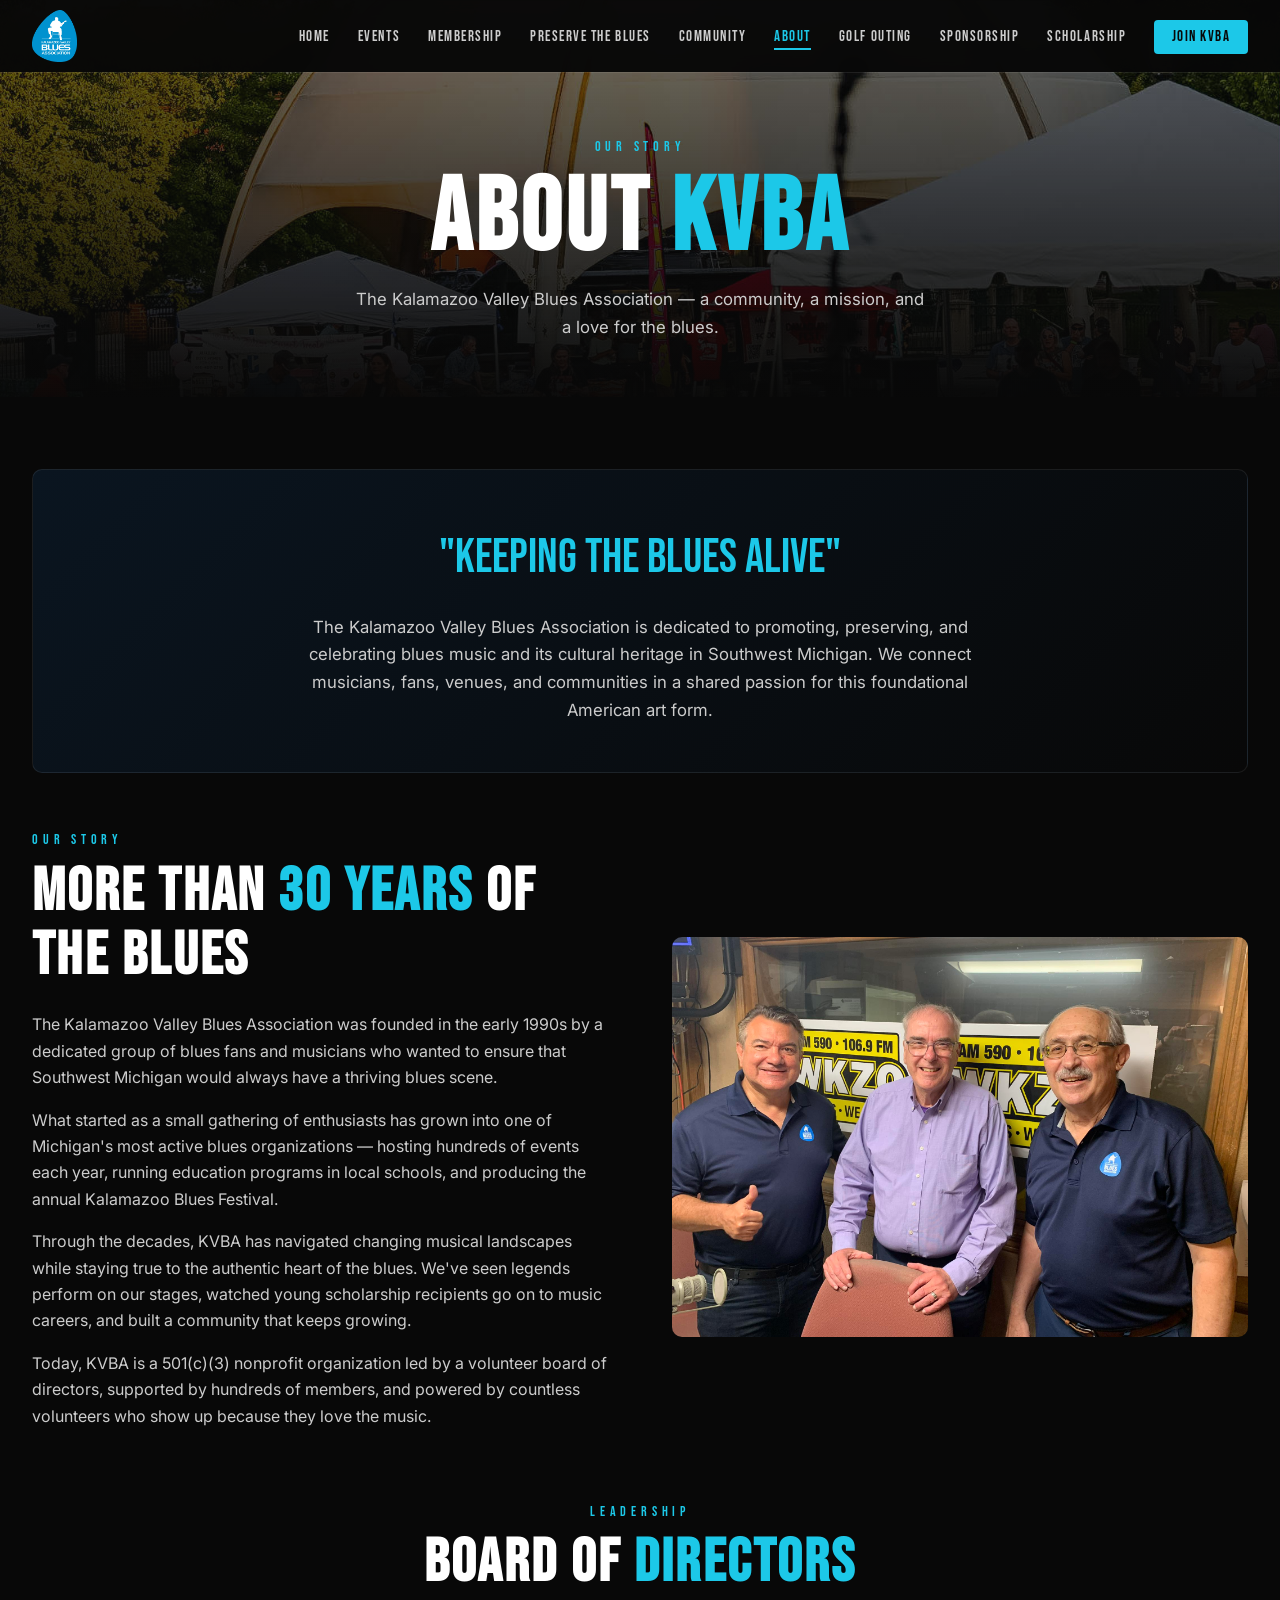
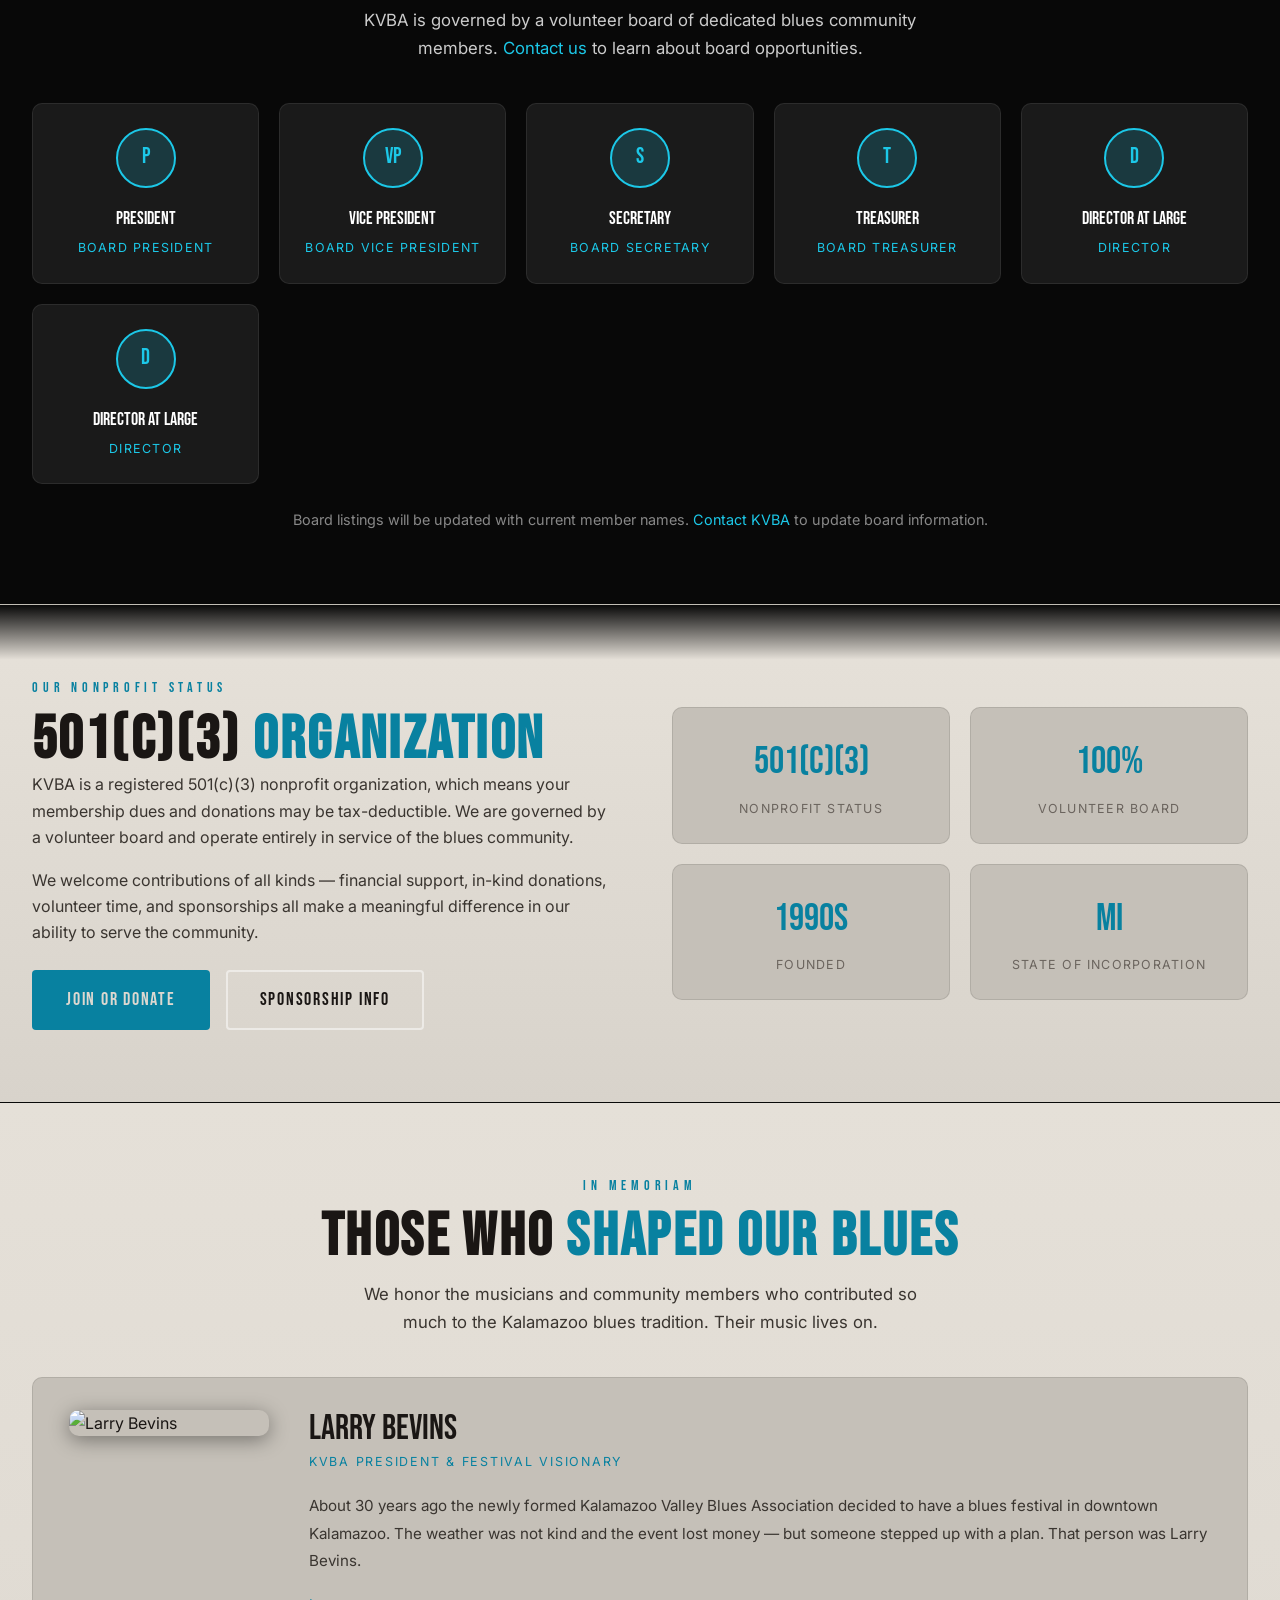
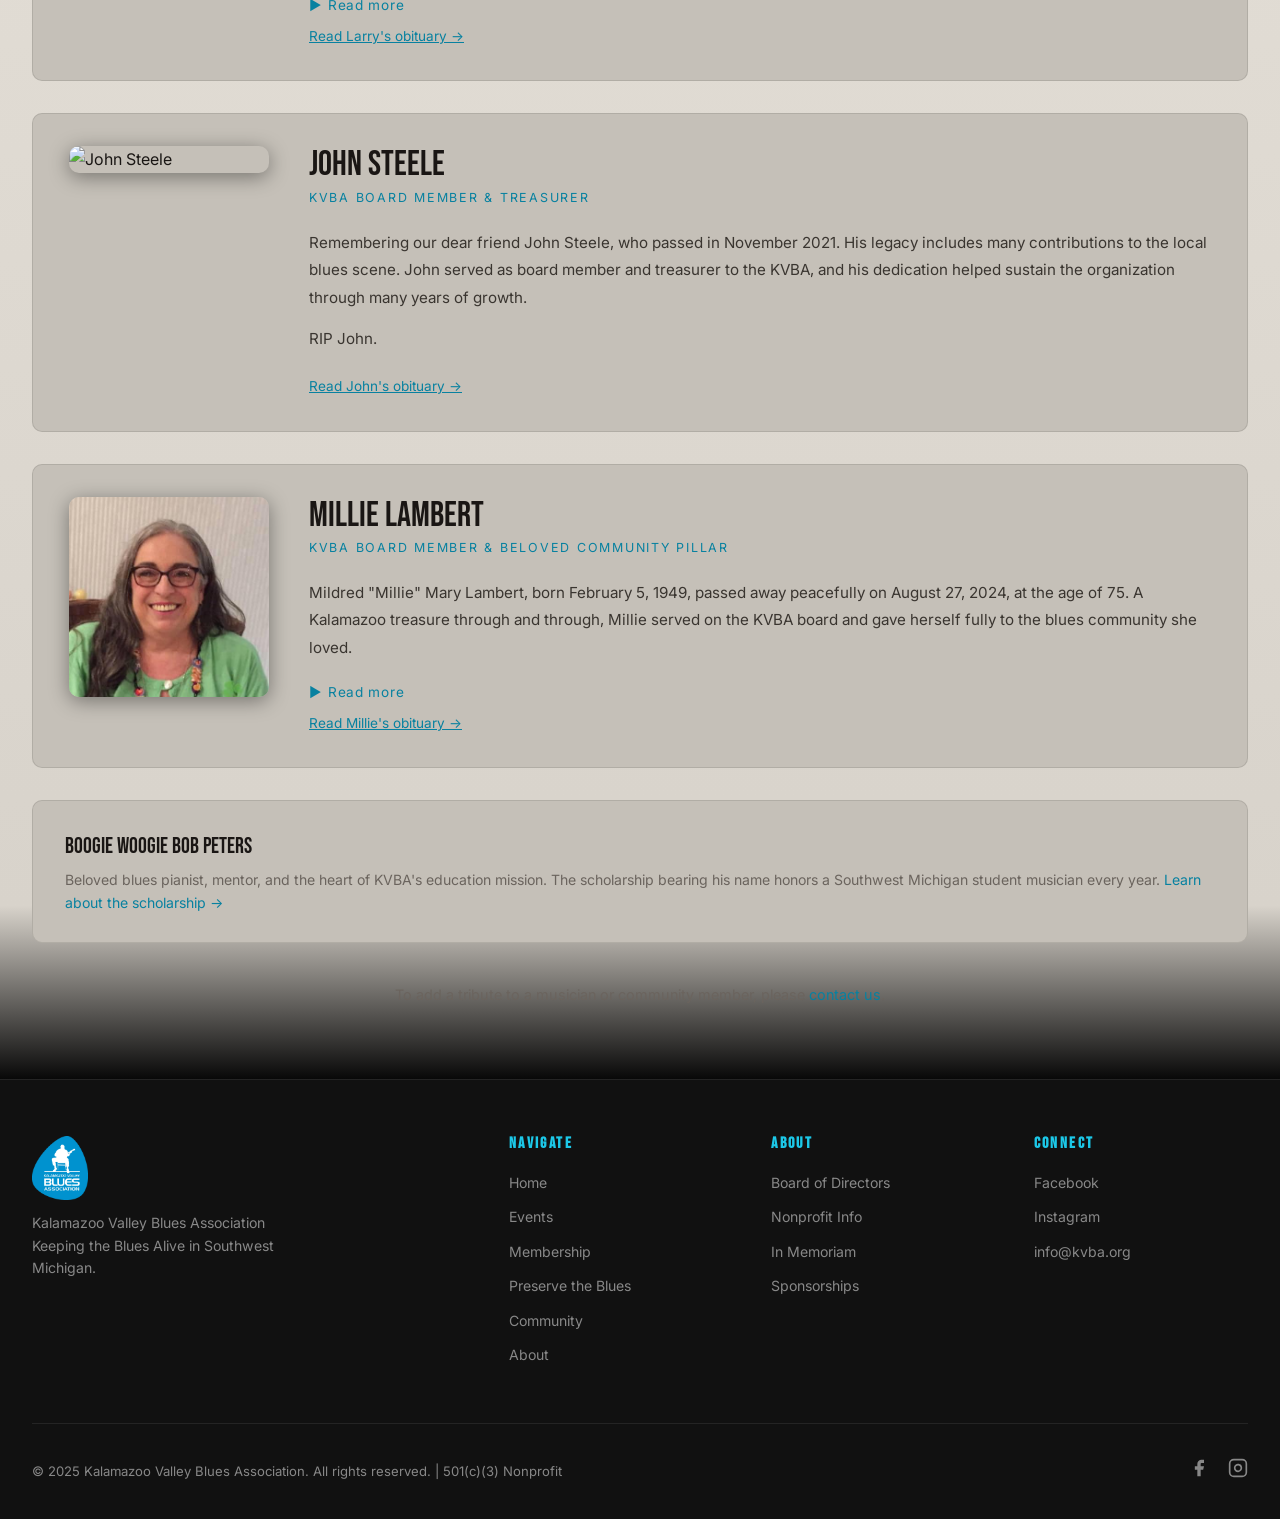
==== about.html @ 76658041 "Add Millie Lambert tribute with photo" ====
<!DOCTYPE html>
<html lang="en">
<head>
  <meta charset="UTF-8" />
  <meta name="viewport" content="width=device-width, initial-scale=1.0" />
  <title>About | Kalamazoo Valley Blues Association</title>
  <meta name="description" content="Learn about the Kalamazoo Valley Blues Association — our mission, history, board of directors, and commitment to keeping the blues alive." />
  <link rel="preconnect" href="https://fonts.googleapis.com" />
  <link rel="preconnect" href="https://fonts.gstatic.com" crossorigin />
  <link href="https://fonts.googleapis.com/css2?family=Bebas+Neue&family=Inter:wght@300;400;500;600;700&display=swap" rel="stylesheet" />
  <link rel="stylesheet" href="assets/css/style.css" />
  <style>
    .reveal { opacity: 0; transform: translateY(20px); transition: opacity 0.6s ease, transform 0.6s ease; }
    .reveal.visible { opacity: 1; transform: translateY(0); }
    #navbar { background: rgba(8,8,8,0.97); backdrop-filter: blur(14px); box-shadow: 0 1px 0 var(--border); }
    /* ── In Memoriam tributes ── */
    .tribute {
      display: grid;
      grid-template-columns: 200px 1fr;
      gap: 2.5rem;
      background: var(--bg-3);
      border: 1px solid var(--border);
      border-radius: var(--radius);
      padding: 2rem 2.25rem;
      margin-bottom: 2rem;
    }
    @media (max-width: 640px) {
      .tribute { grid-template-columns: 1fr; }
      .tribute-photo { text-align: center; }
    }
    .tribute-photo img {
      width: 100%; max-width: 200px;
      border-radius: var(--radius);
      object-fit: cover;
      box-shadow: 0 4px 20px rgba(0,0,0,0.4);
    }
    .tribute-name {
      font-family: var(--heading);
      font-size: clamp(1.6rem, 3vw, 2.2rem);
      line-height: 1.1;
      margin-bottom: 0.2rem;
    }
    .tribute-role {
      color: var(--blue);
      font-size: 0.78rem;
      letter-spacing: 0.14em;
      text-transform: uppercase;
      margin-bottom: 1.25rem;
      display: block;
    }
    .tribute-bio p {
      color: var(--light);
      line-height: 1.8;
      font-size: 0.95rem;
      margin-bottom: 0.9rem;
    }
    .tribute-obit {
      display: inline-block;
      margin-top: 0.5rem;
      color: var(--blue);
      font-size: 0.85rem;
      text-decoration: underline;
    }
    .tribute-obit:hover { opacity: 0.8; }
    /* ── Collapsible bio ── */
    .bio-preview { margin-bottom: 0; }
    .bio-full { display: none; }
    .bio-full.open { display: block; }
    .bio-toggle {
      background: none; border: none; cursor: pointer;
      color: var(--blue); font-size: 0.85rem; padding: 0.5rem 0 0;
      letter-spacing: 0.05em; display: inline-flex; align-items: center; gap: 0.4rem;
    }
    .bio-toggle:hover { opacity: 0.8; }
    .bio-toggle .arrow { display: inline-block; transition: transform 0.25s; }
    .bio-toggle.open .arrow { transform: rotate(90deg); }
    /* Simpler card for those with a full page */
    .memorial-card-sm {
      background: var(--bg-3); border: 1px solid var(--border);
      border-radius: var(--radius); padding: 1.75rem 2rem;
      display: flex; align-items: center; gap: 1.5rem;
    }
    .memorial-card-sm .name { font-family: var(--heading); font-size: 1.4rem; margin-bottom: 0.2rem; }
    .memorial-card-sm .note { color: var(--gray); font-size: 0.88rem; line-height: 1.6; }
  </style>
</head>
<body>

<!-- ─── NAVBAR ─────────────────────────────────────────────── -->
<nav id="navbar">
  <div class="nav-logo">
    <a href="index.html">
      <img src="assets/images/logo-color.png" alt="Kalamazoo Valley Blues Association" class="nav-logo-img" />
    </a>
  </div>
  <ul class="nav-links">
    <li><a href="index.html">Home</a></li>
    <li><a href="events.html">Events</a></li>
    <li><a href="membership.html">Membership</a></li>
    <li><a href="preserve.html">Preserve the Blues</a></li>
    <li><a href="bands.html">Community</a></li>
    <li><a href="about.html" class="active">About</a></li>
    <li><a href="golf.html">Golf Outing</a></li>
    <li><a href="sponsorship.html">Sponsorship</a></li>
    <li><a href="scholarship.html">Scholarship</a></li>
    <li><a href="membership.html" class="nav-cta">Join KVBA</a></li>
  </ul>
  <button class="nav-toggle" id="navToggle" aria-label="Toggle menu">☰</button>
</nav>

<!-- ─── PAGE HERO ─────────────────────────────────────────────── -->
<div class="page-hero" style="background-image: linear-gradient(to bottom, rgba(8,8,8,0.55), rgba(8,8,8,0.98)), url('assets/images/Messenger_creation_CA2ED29F-C7D2-44B9-A4A9-341E85EB263A.jpeg'); background-size: cover; background-position: center;">
  <div class="container">
    <span class="section-label">Our Story</span>
    <h1>About <span class="blue">KVBA</span></h1>
    <p>The Kalamazoo Valley Blues Association — a community, a mission, and a love for the blues.</p>
  </div>
</div>

<!-- ─── MISSION ─────────────────────────────────────────────── -->
<section>
  <div class="container">
    <div class="mission-block reveal">
      <div class="mission-quote">"Keeping the Blues Alive"</div>
      <p>The Kalamazoo Valley Blues Association is dedicated to promoting, preserving, and celebrating blues music and its cultural heritage in Southwest Michigan. We connect musicians, fans, venues, and communities in a shared passion for this foundational American art form.</p>
    </div>

    <!-- ─── HISTORY ─────────────────────────────────────────────── -->
    <div class="history-grid reveal">
      <div class="history-text">
        <span class="section-label">Our Story</span>
        <h2>More Than <span class="blue">30 Years</span> of the Blues</h2>
        <p>The Kalamazoo Valley Blues Association was founded in the early 1990s by a dedicated group of blues fans and musicians who wanted to ensure that Southwest Michigan would always have a thriving blues scene.</p>
        <p>What started as a small gathering of enthusiasts has grown into one of Michigan's most active blues organizations — hosting hundreds of events each year, running education programs in local schools, and producing the annual Kalamazoo Blues Festival.</p>
        <p>Through the decades, KVBA has navigated changing musical landscapes while staying true to the authentic heart of the blues. We've seen legends perform on our stages, watched young scholarship recipients go on to music careers, and built a community that keeps growing.</p>
        <p>Today, KVBA is a 501(c)(3) nonprofit organization led by a volunteer board of directors, supported by hundreds of members, and powered by countless volunteers who show up because they love the music.</p>
      </div>
      <div class="history-img">
        <img src="assets/images/515438805_1161407829362009_8691563852099156481_n.jpg" alt="KVBA members at Blues Festival" />
      </div>
    </div>

    <!-- ─── BOARD ─────────────────────────────────────────────── -->
    <div id="board">
      <div class="section-header reveal">
        <span class="section-label">Leadership</span>
        <h2>Board of <span class="blue">Directors</span></h2>
        <p>KVBA is governed by a volunteer board of dedicated blues community members. <a href="mailto:info@kvba.org" style="color:var(--blue);">Contact us</a> to learn about board opportunities.</p>
      </div>
      <div class="board-grid reveal">
        <div class="board-card">
          <div class="board-avatar">P</div>
          <div class="name">President</div>
          <div class="role">Board President</div>
        </div>
        <div class="board-card">
          <div class="board-avatar">VP</div>
          <div class="name">Vice President</div>
          <div class="role">Board Vice President</div>
        </div>
        <div class="board-card">
          <div class="board-avatar">S</div>
          <div class="name">Secretary</div>
          <div class="role">Board Secretary</div>
        </div>
        <div class="board-card">
          <div class="board-avatar">T</div>
          <div class="name">Treasurer</div>
          <div class="role">Board Treasurer</div>
        </div>
        <div class="board-card">
          <div class="board-avatar">D</div>
          <div class="name">Director at Large</div>
          <div class="role">Director</div>
        </div>
        <div class="board-card">
          <div class="board-avatar">D</div>
          <div class="name">Director at Large</div>
          <div class="role">Director</div>
        </div>
      </div>
      <p style="text-align:center; color:var(--gray); margin-top:1.5rem; font-size:0.9rem;">
        Board listings will be updated with current member names. <a href="mailto:info@kvba.org" style="color:var(--blue);">Contact KVBA</a> to update board information.
      </p>
    </div>
  </div>
</section>

<!-- ─── NONPROFIT INFO ─────────────────────────────────────────────── -->
<section id="nonprofit" class="section-light" style="border-top:1px solid var(--border); border-bottom:1px solid var(--border);">
  <div class="container">
    <div style="display:grid; grid-template-columns:1fr 1fr; gap:4rem; align-items:center;" class="reveal">
      <div>
        <span class="section-label">Our Nonprofit Status</span>
        <h2>501(c)(3) <span class="blue">Organization</span></h2>
        <p style="color:var(--light); margin-bottom:1rem;">KVBA is a registered 501(c)(3) nonprofit organization, which means your membership dues and donations may be tax-deductible. We are governed by a volunteer board and operate entirely in service of the blues community.</p>
        <p style="color:var(--light); margin-bottom:1.5rem;">We welcome contributions of all kinds — financial support, in-kind donations, volunteer time, and sponsorships all make a meaningful difference in our ability to serve the community.</p>
        <div style="display:flex; gap:1rem; flex-wrap:wrap;">
          <a href="membership.html" class="btn btn-primary">Join or Donate</a>
          <a href="mailto:info@kvba.org?subject=Sponsorship Inquiry" class="btn btn-outline">Sponsorship Info</a>
        </div>
      </div>
      <div style="display:grid; grid-template-columns:1fr 1fr; gap:1.25rem;">
        <div class="stat">
          <span class="stat-number">501(c)(3)</span>
          <span class="stat-label">Nonprofit Status</span>
        </div>
        <div class="stat">
          <span class="stat-number">100%</span>
          <span class="stat-label">Volunteer Board</span>
        </div>
        <div class="stat">
          <span class="stat-number">1990s</span>
          <span class="stat-label">Founded</span>
        </div>
        <div class="stat">
          <span class="stat-number">MI</span>
          <span class="stat-label">State of Incorporation</span>
        </div>
      </div>
    </div>
  </div>
</section>

<!-- ─── IN MEMORIAM ─────────────────────────────────────────────── -->
<section id="memoriam" class="section-light">
  <div class="container">
    <div class="section-header reveal">
      <span class="section-label">In Memoriam</span>
      <h2>Those Who <span class="blue">Shaped Our Blues</span></h2>
      <p>We honor the musicians and community members who contributed so much to the Kalamazoo blues tradition. Their music lives on.</p>
    </div>
    <!-- Larry Bevins -->
    <div class="tribute reveal">
      <div class="tribute-photo">
        <img src="https://kvba.org/wp-content/uploads/2023/11/BEVINS-LARRY-2-757x1024.png" alt="Larry Bevins" />
      </div>
      <div class="tribute-content">
        <div class="tribute-name">Larry Bevins</div>
        <span class="tribute-role">KVBA President &amp; Festival Visionary</span>
        <div class="tribute-bio">
          <div class="bio-preview">
            <p>About 30 years ago the newly formed Kalamazoo Valley Blues Association decided to have a blues festival in downtown Kalamazoo. The weather was not kind and the event lost money — but someone stepped up with a plan. That person was Larry Bevins.</p>
          </div>
          <div class="bio-full" id="larryBio">
            <p>Larry's plan included recruiting sponsors, holding a series of fundraisers, and negotiating with those owed money. Another festival was planned. Larry, who was not part of the Board at the time, was elected the new President to lead this effort (1996).</p>
            <p>Not only did the plan work, in 2001 Larry traveled to Memphis to accept the Blues Organization of the Year award! The Kalamazoo Chamber of Commerce made July Blues month. Larry, and his volunteer Board, had put Kalamazoo on the blues map! A book was published in 1999 called "Blues For Dummies" with a list of the top 10 blues festivals not to miss — among them was the Kalamazoo Blues Festival.</p>
            <p>It was always Larry's vision to get national recognition. He got it! For those now doing the booking, the major agencies are on speed dial. That's all because of Larry Bevins who refused to let it die and dreamed of something bigger.</p>
            <p>But blues wasn't his only love. The man could barbeque some ribs! He entered an annual rib competition with a few other KVBA members and took 2nd place at RibFest. Music, BBQ, and family is what Larry was all about. He will be greatly missed in the blues world and beyond. Here at KVBA we celebrate the life and impact of Larry and send our sincere condolences to Lorie and Katie.</p>
          </div>
          <button class="bio-toggle" id="larryToggle" onclick="toggleBio('larryBio','larryToggle')">
            <span class="arrow">&#9654;</span> Read more
          </button>
        </div>
        <a href="https://www.winkelfuneralhome.com/larry-d-bevins/" target="_blank" rel="noopener" class="tribute-obit">Read Larry's obituary &rarr;</a>
      </div>
    </div>

    <!-- John Steele -->
    <div class="tribute reveal">
      <div class="tribute-photo">
        <img src="https://kvba.org/wp-content/uploads/2022/01/John-Steele-200x300.jpg" alt="John Steele" />
      </div>
      <div class="tribute-content">
        <div class="tribute-name">John Steele</div>
        <span class="tribute-role">KVBA Board Member &amp; Treasurer</span>
        <div class="tribute-bio">
          <p>Remembering our dear friend John Steele, who passed in November 2021. His legacy includes many contributions to the local blues scene. John served as board member and treasurer to the KVBA, and his dedication helped sustain the organization through many years of growth.</p>
          <p>RIP John.</p>
        </div>
        <a href="https://obits.mlive.com/us/obituaries/kalamazoo/name/john-steele-obituary?id=31671112" target="_blank" rel="noopener" class="tribute-obit">Read John's obituary &rarr;</a>
      </div>
    </div>

    <!-- Millie Lambert -->
    <div class="tribute reveal">
      <div class="tribute-photo">
        <img src="assets/images/millie-lambert.jpg" alt="Millie Lambert"
             onerror="this.closest('.tribute-photo').style.display='none'" />
      </div>
      <div class="tribute-content">
        <div class="tribute-name">Millie Lambert</div>
        <span class="tribute-role">KVBA Board Member &amp; Beloved Community Pillar</span>
        <div class="tribute-bio">
          <div class="bio-preview">
            <p>Mildred "Millie" Mary Lambert, born February 5, 1949, passed away peacefully on August 27, 2024, at the age of 75. A Kalamazoo treasure through and through, Millie served on the KVBA board and gave herself fully to the blues community she loved.</p>
          </div>
          <div class="bio-full" id="millieBio">
            <p>Millie spent her career as an elementary teacher in Kalamazoo Public Schools and brought that same warmth and dedication to everything she did for KVBA. Her love of live music — especially the Out of Favor Boys — and her easy laugh made her a fixture at events and a friend to everyone she met.</p>
            <p>She is survived by her sister Ann Walker; niece Mari Bryant; niece Lindsay (John) Osborn; and great-nieces and nephews Cadence, Gabriella, Owen, and Isaac Osborn. Her spirit lives on in the music she championed and the people she brought together. She will be greatly missed.</p>
          </div>
          <button class="bio-toggle" id="millieToggle" onclick="toggleBio('millieBio','millieToggle')">
            <span class="arrow">&#9654;</span> Read more
          </button>
        </div>
        <a href="https://obits.mlive.com/us/obituaries/kalamazoo/name/mildred-lambert-obituary?id=56296379" target="_blank" rel="noopener" class="tribute-obit">Read Millie's obituary &rarr;</a>
      </div>
    </div>

    <!-- Boogie Woogie Bob Peters -->
    <div class="memorial-card-sm reveal">
      <div>
        <div class="name">Boogie Woogie Bob Peters</div>
        <div class="note">Beloved blues pianist, mentor, and the heart of KVBA's education mission. The scholarship bearing his name honors a Southwest Michigan student musician every year. <a href="scholarship.html" style="color:var(--blue);">Learn about the scholarship &rarr;</a></div>
      </div>
    </div>

    <p style="text-align:center; color:var(--gray); margin-top:2.5rem; font-size:0.9rem;">
      To add a tribute to a musician or community member, please <a href="mailto:info@kvba.org?subject=In Memoriam" style="color:var(--blue);">contact us</a>.
    </p>
  </div>
</section>

<!-- ─── FOOTER ─────────────────────────────────────────────── -->
<footer>
  <div class="container">
    <div class="footer-grid">
      <div class="footer-brand">
        <img src="assets/images/logo-color.png" alt="KVBA Logo" class="footer-logo-img" />
        <p>Kalamazoo Valley Blues Association<br>Keeping the Blues Alive in Southwest Michigan.</p>
      </div>
      <div class="footer-col">
        <h4>Navigate</h4>
        <ul>
          <li><a href="index.html">Home</a></li>
          <li><a href="events.html">Events</a></li>
          <li><a href="membership.html">Membership</a></li>
          <li><a href="preserve.html">Preserve the Blues</a></li>
          <li><a href="bands.html">Community</a></li>
          <li><a href="about.html">About</a></li>
        </ul>
      </div>
      <div class="footer-col">
        <h4>About</h4>
        <ul>
          <li><a href="about.html#board">Board of Directors</a></li>
          <li><a href="about.html#nonprofit">Nonprofit Info</a></li>
          <li><a href="about.html#memoriam">In Memoriam</a></li>
          <li><a href="mailto:info@kvba.org?subject=Sponsorship Inquiry">Sponsorships</a></li>
        </ul>
      </div>
      <div class="footer-col">
        <h4>Connect</h4>
        <ul>
          <li><a href="https://facebook.com" target="_blank" rel="noopener">Facebook</a></li>
          <li><a href="https://instagram.com" target="_blank" rel="noopener">Instagram</a></li>
          <li><a href="mailto:info@kvba.org">info@kvba.org</a></li>
        </ul>
      </div>
    </div>
    <div class="footer-bottom">
      <p>&copy; 2025 Kalamazoo Valley Blues Association. All rights reserved. | 501(c)(3) Nonprofit</p>
      <div class="social-links">
        <a href="https://facebook.com" target="_blank" rel="noopener" aria-label="Facebook">
          <svg width="20" height="20" fill="currentColor" viewBox="0 0 24 24"><path d="M18 2h-3a5 5 0 0 0-5 5v3H7v4h3v8h4v-8h3l1-4h-4V7a1 1 0 0 1 1-1h3z"/></svg>
        </a>
        <a href="https://instagram.com" target="_blank" rel="noopener" aria-label="Instagram">
          <svg width="20" height="20" fill="none" stroke="currentColor" stroke-width="2" viewBox="0 0 24 24"><rect x="2" y="2" width="20" height="20" rx="5" ry="5"/><path d="M16 11.37A4 4 0 1 1 12.63 8 4 4 0 0 1 16 11.37z"/><line x1="17.5" y1="6.5" x2="17.51" y2="6.5"/></svg>
        </a>
      </div>
    </div>
  </div>
</footer>

<script src="assets/js/main.js"></script>
<script>
function toggleBio(bioId, toggleId) {
  const bio    = document.getElementById(bioId);
  const toggle = document.getElementById(toggleId);
  const open   = bio.classList.toggle('open');
  toggle.classList.toggle('open', open);
  toggle.innerHTML = `<span class="arrow">&#9654;</span> ${open ? 'Read less' : 'Read more'}`;
}
</script>
</body>
</html>
---- assets/css/style.css ----
@import url('https://fonts.googleapis.com/css2?family=Bebas+Neue&family=Inter:wght@300;400;500;600;700&display=swap');

/* ─── VARIABLES ─────────────────────────────────────────────── */
:root {
  --bg:        #080808;
  --bg-2:      #111111;
  --bg-3:      #1a1a1a;
  --border:    rgba(255, 255, 255, 0.08);
  --blue:      #1cc8e8;
  --blue-dark: #0ea5c9;
  --blue-glow: rgba(28, 200, 232, 0.18);
  --white:     #ffffff;
  --light:     #cccccc;
  --gray:      #888888;
  --heading:   'Bebas Neue', sans-serif;
  --body:      'Inter', sans-serif;
  --nav-h:     72px;
  --max-w:     1280px;
  --radius:    10px;
  --ease:      0.3s ease;
}

/* ─── RESET ─────────────────────────────────────────────── */
*, *::before, *::after { box-sizing: border-box; margin: 0; padding: 0; }
html  { scroll-behavior: smooth; }
body  { background: var(--bg); color: var(--white); font-family: var(--body); line-height: 1.65; overflow-x: hidden; }
img   { max-width: 100%; height: auto; display: block; }
a     { color: inherit; text-decoration: none; }
ul    { list-style: none; }
button { cursor: pointer; font-family: var(--body); }

/* ─── TYPOGRAPHY ─────────────────────────────────────────────── */
h1, h2, h3, h4 { font-family: var(--heading); letter-spacing: 0.04em; line-height: 1.05; }
h1 { font-size: clamp(3rem, 8vw, 7rem); }
h2 { font-size: clamp(2rem, 5vw, 3.8rem); }
h3 { font-size: clamp(1.3rem, 3vw, 2rem); }
.blue         { color: var(--blue); }
.section-label {
  display: block; font-family: var(--heading); font-size: 0.85rem;
  letter-spacing: 0.35em; color: var(--blue); text-transform: uppercase; margin-bottom: 0.5rem;
}

/* ─── LAYOUT ─────────────────────────────────────────────── */
.container { max-width: var(--max-w); margin: 0 auto; padding: 0 2rem; }
section    { padding: 4.5rem 0; }
.section-header { text-align: center; margin-bottom: 2.5rem; }
.section-header h2 { margin-bottom: 0.75rem; }
.section-header p  { color: var(--light); font-size: 1.05rem; max-width: 600px; margin: 0 auto; }

/* ─── BUTTONS ─────────────────────────────────────────────── */
.btn {
  display: inline-flex; align-items: center; gap: 0.5rem;
  padding: 0.85rem 2rem; border-radius: 4px;
  font-family: var(--heading); font-size: 1.1rem; letter-spacing: 0.1em;
  transition: var(--ease); border: 2px solid transparent; cursor: pointer;
}
.btn-primary  { background: var(--blue); color: var(--bg); }
.btn-primary:hover  { background: var(--blue-dark); transform: translateY(-2px); box-shadow: 0 8px 28px var(--blue-glow); }
.btn-outline  { background: transparent; color: var(--white); border-color: rgba(255,255,255,0.5); }
.btn-outline:hover  { background: var(--white); color: var(--bg); transform: translateY(-2px); }
.btn-blue-outline { background: transparent; color: var(--blue); border-color: var(--blue); }
.btn-blue-outline:hover { background: var(--blue); color: var(--bg); transform: translateY(-2px); }

/* ─── NAVBAR ─────────────────────────────────────────────── */
#navbar {
  position: fixed; top: 0; left: 0; right: 0; z-index: 1000;
  height: var(--nav-h); display: flex; align-items: center;
  justify-content: space-between; padding: 0 2rem;
  transition: background 0.4s ease, box-shadow 0.4s ease;
}
#navbar.scrolled {
  background: rgba(8, 8, 8, 0.97); backdrop-filter: blur(14px);
  box-shadow: 0 1px 0 var(--border);
}
.nav-logo a      { display: flex; align-items: center; }
.nav-logo-img    { height: 52px; width: auto; object-fit: contain; display: block; }
.nav-links { display: flex; align-items: center; gap: 1.75rem; }
.nav-links a {
  font-family: var(--heading); font-size: 0.95rem; letter-spacing: 0.1em;
  color: var(--light); transition: color var(--ease); position: relative;
}
.nav-links a::after {
  content: ''; position: absolute; bottom: -4px; left: 0; right: 0;
  height: 2px; background: var(--blue); transform: scaleX(0); transition: transform var(--ease);
}
.nav-links a:hover, .nav-links a.active { color: var(--blue); }
.nav-links a:hover::after, .nav-links a.active::after { transform: scaleX(1); }
.nav-cta {
  background: var(--blue) !important; color: var(--bg) !important;
  padding: 0.45rem 1.1rem !important; border-radius: 4px !important;
}
.nav-cta::after { display: none !important; }
.nav-cta:hover  { background: var(--blue-dark) !important; }
.nav-toggle     { display: none; background: none; border: none; color: var(--white); font-size: 1.6rem; padding: 0.4rem; }

@media (max-width: 920px) {
  .nav-links {
    position: fixed; top: var(--nav-h); left: 0; right: 0;
    background: rgba(8,8,8,0.98); backdrop-filter: blur(14px);
    flex-direction: column; padding: 2rem 2rem 3rem; gap: 1.5rem;
    transform: translateY(-110%); opacity: 0; pointer-events: none;
    transition: transform 0.4s ease, opacity 0.4s ease;
    border-bottom: 1px solid var(--border);
  }
  .nav-links.open { transform: translateY(0); opacity: 1; pointer-events: all; }
  .nav-links a    { font-size: 1.6rem; }
  .nav-toggle     { display: block; }
}

/* ─── HERO ─────────────────────────────────────────────── */
#hero {
  position: relative; height: 100vh; min-height: 620px;
  display: flex; align-items: center; justify-content: center;
  text-align: center; overflow: hidden; padding: 0;
  background: #080808; /* shows while video loads — no flash of static image */
}
#heroVideo {
  position: absolute; inset: 0; width: 100%; height: 100%;
  object-fit: cover; z-index: 0;
  filter: brightness(0.55);
}
.hero-overlay {
  position: absolute; inset: 0; z-index: 1;
  background: linear-gradient(to bottom,
    rgba(8,8,8,0.05) 0%,
    rgba(8,8,8,0.20) 40%,
    rgba(8,8,8,0.75) 100%);
}
.hero-content { position: relative; z-index: 2; padding: 2rem; }
.hero-pick-logo {
  height: 180px; width: auto; object-fit: contain;
  margin: 0 auto 2rem; display: block;
  filter: drop-shadow(0 0 30px rgba(28,200,232,0.4));
}
.hero-content h1   { text-shadow: 0 2px 8px rgba(0,0,0,0.9); margin-bottom: 0.5rem; }
.hero-subtitle     { font-family: var(--heading); font-size: clamp(1rem, 2.2vw, 1.5rem);
                     letter-spacing: 0.4em; color: var(--light); margin-bottom: 2.5rem; }
.hero-ctas         { display: flex; gap: 1rem; justify-content: center; flex-wrap: wrap; }
.hero-scroll {
  position: absolute; bottom: 2rem; left: 50%; transform: translateX(-50%);
  z-index: 2; color: var(--light); font-size: 1.4rem; animation: bobble 2s infinite;
}
@keyframes bobble {
  0%, 100% { transform: translateX(-50%) translateY(0); }
  50%       { transform: translateX(-50%) translateY(9px); }
}

/* ─── EVENTS PREVIEW ─────────────────────────────────────────────── */
.events-grid { display: grid; grid-template-columns: repeat(auto-fill, minmax(290px, 1fr)); gap: 1.25rem; margin-bottom: 3rem; }
.event-card {
  background: var(--bg-3); border: 1px solid var(--border);
  border-radius: var(--radius); display: flex; overflow: hidden;
  transition: transform var(--ease), box-shadow var(--ease), border-color var(--ease);
}
.event-card:hover { transform: translateY(-4px); box-shadow: 0 14px 36px var(--blue-glow); border-color: rgba(28,200,232,0.35); }
.event-date {
  background: var(--blue); color: var(--bg);
  min-width: 78px; display: flex; flex-direction: column;
  align-items: center; justify-content: center; padding: 1.2rem 1rem; flex-shrink: 0;
}
.event-date .day   { font-family: var(--heading); font-size: 2.4rem; line-height: 1; }
.event-date .month { font-family: var(--heading); font-size: 0.75rem; letter-spacing: 0.2em; }
.event-info        { padding: 1.2rem 1.4rem; flex: 1; }
.event-info h3     { font-family: var(--heading); font-size: 1.2rem; color: var(--white); margin-bottom: 0.5rem; }
.event-meta        { display: flex; flex-direction: column; gap: 0.15rem; }
.event-meta span   { font-size: 0.83rem; color: var(--gray); }
.event-meta .time  { color: var(--light); }
.event-meta .venue { color: var(--blue); }
.events-cta        { text-align: center; }

/* ─── GALLERY ─────────────────────────────────────────────── */
#gallery { background: var(--bg-2); }
.gallery-grid {
  display: grid; grid-template-columns: repeat(4, 1fr);
  grid-auto-rows: 220px; gap: 4px;
}
.gallery-item     { overflow: hidden; cursor: pointer; position: relative; }
.gallery-item img { width: 100%; height: 100%; object-fit: cover; transition: transform 0.5s ease; }
.gallery-item:hover img { transform: scale(1.07); }
.gallery-overlay  { position: absolute; inset: 0; background: rgba(28,200,232,0.12); opacity: 0; transition: opacity var(--ease); }
.gallery-item:hover .gallery-overlay { opacity: 1; }
/* Mosaic spans */
.gallery-item:nth-child(1) { grid-column: span 2; grid-row: span 2; }
.gallery-item:nth-child(6) { grid-column: span 2; }
.gallery-item:nth-child(9) { grid-column: span 2; }
@media (max-width: 768px) {
  .gallery-grid { grid-template-columns: repeat(2, 1fr); grid-auto-rows: 160px; }
  .gallery-item:nth-child(1) { grid-column: span 2; grid-row: span 1; }
  .gallery-item:nth-child(6), .gallery-item:nth-child(9) { grid-column: span 1; }
}

/* ─── MEMBERSHIP CTA BAND ─────────────────────────────────────────────── */
#membership-cta {
  background: linear-gradient(135deg, #08141e 0%, var(--bg) 100%);
  border-top: 1px solid var(--border); border-bottom: 1px solid var(--border);
  text-align: center;
}
.membership-cta-inner { max-width: 700px; margin: 0 auto; }
#membership-cta h2 { margin-bottom: 1rem; }
#membership-cta p  { color: var(--light); font-size: 1.05rem; margin-bottom: 2.5rem; }

/* ─── ABOUT TEASER ─────────────────────────────────────────────── */
.about-grid  { display: grid; grid-template-columns: 1fr 1fr; gap: 4rem; align-items: center; }
.about-text h2 { margin-bottom: 1.5rem; }
.about-text p  { color: var(--light); font-size: 1.02rem; margin-bottom: 1rem; }
.about-stats   { display: grid; grid-template-columns: repeat(2, 1fr); gap: 1.25rem; margin-top: 2rem; }
.stat          { background: var(--bg-3); border: 1px solid var(--border); border-radius: var(--radius); padding: 1.4rem; text-align: center; }
.stat-number   { font-family: var(--heading); font-size: 2.4rem; color: var(--blue); display: block; }
.stat-label    { font-size: 0.78rem; color: var(--gray); text-transform: uppercase; letter-spacing: 0.1em; }
.about-img-wrap { position: relative; }
.about-img-wrap img {
  width: 100%; height: 460px; object-fit: cover;
  border-radius: var(--radius); position: relative; z-index: 1;
}
.about-img-wrap::before {
  content: ''; position: absolute; inset: -8px;
  border: 2px solid var(--blue); border-radius: calc(var(--radius) + 6px);
  opacity: 0.3; z-index: 0;
}
@media (max-width: 900px) {
  .about-grid { grid-template-columns: 1fr; gap: 2rem; }
  .about-img-wrap { order: -1; }
  .about-img-wrap img { height: 280px; }
}

/* ─── FOOTER ─────────────────────────────────────────────── */
footer { background: var(--bg-2); border-top: 1px solid var(--border); padding: 3.5rem 0 2rem; }
.footer-grid { display: grid; grid-template-columns: 2fr 1fr 1fr 1fr; gap: 3rem; margin-bottom: 3rem; }
.footer-logo-img { height: 64px; width: auto; object-fit: contain; margin-bottom: 0.75rem; }
.footer-brand p { color: var(--gray); font-size: 0.88rem; margin-top: 0.75rem; max-width: 280px; line-height: 1.6; }
.footer-col h4  { font-family: var(--heading); font-size: 1rem; letter-spacing: 0.15em; color: var(--blue); margin-bottom: 1rem; }
.footer-col li  { margin-bottom: 0.5rem; }
.footer-col a   { color: var(--gray); font-size: 0.88rem; transition: color var(--ease); }
.footer-col a:hover { color: var(--blue); }
.footer-bottom  { border-top: 1px solid var(--border); padding-top: 2rem; display: flex; justify-content: space-between; align-items: center; flex-wrap: wrap; gap: 1rem; }
.footer-bottom p { color: var(--gray); font-size: 0.82rem; }
.social-links   { display: flex; gap: 1.2rem; }
.social-links a { color: var(--gray); font-size: 1.15rem; transition: color var(--ease); }
.social-links a:hover { color: var(--blue); }
@media (max-width: 768px) { .footer-grid { grid-template-columns: 1fr 1fr; } .footer-brand { grid-column: span 2; } }
@media (max-width: 480px) { .footer-grid { grid-template-columns: 1fr; } .footer-brand { grid-column: span 1; } }

/* ─── PAGE HERO ─────────────────────────────────────────────── */
.page-hero {
  padding: calc(var(--nav-h) + 4rem) 0 3.5rem;
  background: linear-gradient(to bottom, var(--bg-2), var(--bg));
  text-align: center;
}
.page-hero h1 { margin-bottom: 0.75rem; }
.page-hero p  { color: var(--light); font-size: 1.05rem; max-width: 580px; margin: 0 auto; }

/* ─── EVENTS PAGE ─────────────────────────────────────────────── */
.events-list    { display: flex; flex-direction: column; gap: 1.25rem; }
.event-card-lg  {
  background: var(--bg-3); border: 1px solid var(--border);
  border-radius: var(--radius); display: flex; overflow: hidden;
  transition: border-color var(--ease), box-shadow var(--ease);
}
.event-card-lg:hover { border-color: rgba(28,200,232,0.45); box-shadow: -4px 0 0 var(--blue); }
.event-card-lg .event-date { min-width: 100px; padding: 2rem 1.5rem; }
.event-card-lg .event-date .day { font-size: 3rem; }
.event-card-lg .event-info { padding: 2rem 2.5rem; }
.event-card-lg .event-info h3 { font-size: 1.7rem; margin-bottom: 0.6rem; }
.event-desc { color: var(--light); font-size: 0.95rem; margin-top: 0.5rem; }
.month-header {
  font-family: var(--heading); font-size: 1.6rem; letter-spacing: 0.2em;
  color: var(--blue); margin: 3rem 0 1.5rem; padding-bottom: 0.5rem;
  border-bottom: 1px solid var(--border);
}

/* ─── MEMBERSHIP PAGE ─────────────────────────────────────────────── */
.membership-grid { display: grid; grid-template-columns: repeat(3, minmax(0, 340px)); justify-content: center; gap: 1.5rem; margin-bottom: 4rem; }
@media (max-width: 860px) { .membership-grid { grid-template-columns: repeat(2, minmax(0, 340px)); } }
@media (max-width: 560px) { .membership-grid { grid-template-columns: 1fr; } }
.membership-card {
  background: var(--bg-3); border: 1px solid var(--border);
  border-radius: var(--radius); padding: 2rem; text-align: center;
  position: relative; transition: transform var(--ease), box-shadow var(--ease);
}
.membership-card:hover { transform: translateY(-5px); box-shadow: 0 14px 36px var(--blue-glow); }
.membership-card.featured {
  border-color: var(--blue);
  background: linear-gradient(160deg, #0b1a28 0%, var(--bg-3) 100%);
}
.membership-card.featured::before {
  content: 'MOST POPULAR'; position: absolute; top: -12px; left: 50%; transform: translateX(-50%);
  background: var(--blue); color: var(--bg); font-family: var(--heading);
  font-size: 0.7rem; letter-spacing: 0.2em; padding: 0.3rem 0.9rem; border-radius: 20px;
}
.membership-card h3 { font-size: 1.5rem; margin-bottom: 0.4rem; }
.membership-price { font-family: var(--heading); font-size: 3.2rem; color: var(--blue); line-height: 1; margin: 1rem 0 0.2rem; }
.membership-price span { font-size: 0.95rem; color: var(--gray); display: block; }
.membership-benefits { margin: 1.5rem 0; text-align: left; }
.membership-benefits li {
  padding: 0.4rem 0; font-size: 0.9rem; color: var(--light);
  display: flex; align-items: flex-start; gap: 0.5rem; border-bottom: 1px solid var(--border);
}
.membership-benefits li:last-child { border-bottom: none; }
.membership-benefits li::before { content: '✓'; color: var(--blue); font-weight: 700; flex-shrink: 0; }
.perks-section { background: var(--bg-2); border-top: 1px solid var(--border); border-bottom: 1px solid var(--border); }
.perks-grid    { display: grid; grid-template-columns: repeat(auto-fill, minmax(220px, 1fr)); gap: 1.5rem; }
.perk-card     { background: var(--bg-3); border: 1px solid var(--border); border-radius: var(--radius); padding: 1.75rem; }
.perk-icon     { font-size: 2rem; margin-bottom: 0.75rem; }
.perk-card h3  { font-size: 1.2rem; margin-bottom: 0.5rem; }
.perk-card p   { color: var(--light); font-size: 0.9rem; }

/* ─── PRESERVE PAGE ─────────────────────────────────────────────── */
.preserve-intro { display: grid; grid-template-columns: 1fr 1fr; gap: 4rem; align-items: center; margin-bottom: 3.5rem; }
.preserve-intro img { width: 100%; height: 400px; object-fit: cover; border-radius: var(--radius); }
.preserve-intro-text h2 { margin-bottom: 1.5rem; }
.preserve-intro-text p { color: var(--light); margin-bottom: 1rem; }
.programs-grid { display: grid; grid-template-columns: repeat(auto-fill, minmax(300px, 1fr)); gap: 1.5rem; }
.program-card  { background: var(--bg-3); border: 1px solid var(--border); border-radius: var(--radius); padding: 2rem; transition: transform var(--ease), border-color var(--ease); }
.program-card:hover { transform: translateY(-3px); border-color: rgba(28,200,232,0.3); }
.program-icon  { font-size: 2.4rem; margin-bottom: 1rem; }
.program-card h3 { font-size: 1.4rem; margin-bottom: 0.75rem; }
.program-card p  { color: var(--light); font-size: 0.93rem; }
@media (max-width: 900px) {
  .preserve-intro { grid-template-columns: 1fr; gap: 2rem; }
  .preserve-intro img { height: 260px; }
}

/* ─── BANDS PAGE ─────────────────────────────────────────────── */
.bands-grid { display: grid; grid-template-columns: repeat(auto-fill, minmax(280px, 1fr)); gap: 1.5rem; }
.band-card  { background: var(--bg-3); border: 1px solid var(--border); border-radius: var(--radius); overflow: hidden; transition: transform var(--ease), box-shadow var(--ease); }
.band-card:hover { transform: translateY(-5px); box-shadow: 0 14px 36px var(--blue-glow); }
.band-img   { height: 200px; overflow: hidden; background: var(--bg-2); }
.band-img img { width: 100%; height: 100%; object-fit: cover; transition: transform 0.5s ease; }
.band-card:hover .band-img img { transform: scale(1.06); }
.band-info   { padding: 1.5rem; }
.band-info h3 { font-size: 1.3rem; margin-bottom: 0.4rem; }
.band-genre  { color: var(--blue); font-size: 0.78rem; font-weight: 600; text-transform: uppercase; letter-spacing: 0.15em; margin-bottom: 0.5rem; display: block; }
.band-info p { color: var(--gray); font-size: 0.88rem; }
.venues-section { background: var(--bg-2); border-top: 1px solid var(--border); }
.venues-grid    { display: grid; grid-template-columns: repeat(auto-fill, minmax(220px, 1fr)); gap: 1.25rem; }
.venue-card     { background: var(--bg-3); border: 1px solid var(--border); border-radius: var(--radius); padding: 1.5rem; transition: border-color var(--ease); }
.venue-card:hover { border-color: rgba(28,200,232,0.4); }
.venue-card h3  { font-size: 1.1rem; margin-bottom: 0.4rem; }
.venue-card p   { color: var(--gray); font-size: 0.85rem; line-height: 1.5; }

/* ─── ABOUT PAGE ─────────────────────────────────────────────── */
.mission-block {
  background: linear-gradient(135deg, #0a1520 0%, var(--bg) 100%);
  border: 1px solid var(--border); border-radius: var(--radius);
  padding: 3rem; text-align: center; margin-bottom: 3.5rem;
}
.mission-quote { font-family: var(--heading); font-size: clamp(1.8rem, 4vw, 3rem); color: var(--blue); margin-bottom: 1rem; }
.mission-block p { color: var(--light); font-size: 1.05rem; max-width: 700px; margin: 0 auto; }
.history-grid { display: grid; grid-template-columns: 1fr 1fr; gap: 4rem; align-items: center; margin-bottom: 3.5rem; }
.history-text h2 { margin-bottom: 1.5rem; }
.history-text p  { color: var(--light); margin-bottom: 1rem; }
.history-img img { width: 100%; height: 400px; object-fit: cover; border-radius: var(--radius); }
.board-grid { display: grid; grid-template-columns: repeat(auto-fill, minmax(190px, 1fr)); gap: 1.25rem; }
.board-card { background: var(--bg-3); border: 1px solid var(--border); border-radius: var(--radius); padding: 1.5rem; text-align: center; }
.board-avatar {
  width: 60px; height: 60px; border-radius: 50%; background: var(--blue-glow);
  border: 2px solid var(--blue); display: flex; align-items: center; justify-content: center;
  margin: 0 auto 1rem; font-family: var(--heading); font-size: 1.4rem; color: var(--blue);
}
.board-card .name { font-family: var(--heading); font-size: 1.15rem; margin-bottom: 0.25rem; }
.board-card .role { color: var(--blue); font-size: 0.78rem; text-transform: uppercase; letter-spacing: 0.1em; }
@media (max-width: 900px) {
  .history-grid { grid-template-columns: 1fr; gap: 2rem; }
  .history-img img { height: 260px; }
}

/* ─── LIGHTBOX ─────────────────────────────────────────────── */
#lightbox { display: none; position: fixed; inset: 0; background: rgba(0,0,0,0.93); z-index: 9999; align-items: center; justify-content: center; }
#lightbox.open { display: flex; }
#lightboxImg { max-width: 90vw; max-height: 88vh; object-fit: contain; border-radius: 8px; }
.lb-close { position: absolute; top: 1.5rem; right: 1.5rem; color: var(--white); font-size: 2rem; background: none; border: none; line-height: 1; }
.lb-close:hover { color: var(--blue); }
.lb-nav { position: absolute; top: 50%; transform: translateY(-50%); color: var(--white); font-size: 2rem; background: rgba(0,0,0,0.45); border: none; padding: 1rem 1.25rem; transition: background var(--ease); }
.lb-nav:hover { background: var(--blue-glow); color: var(--blue); }
.lb-prev { left: 1rem; }
.lb-next { right: 1rem; }

/* ─── LIGHT SECTION VARIANT ─────────────────────────────────────────────── */
/* Override CSS custom properties so all var() references invert automatically */
.section-light {
  --white:     #1a1614;
  --light:     #3a3530;
  --gray:      #6b645e;
  --border:    rgba(0, 0, 0, 0.10);
  --bg:        #ddd8d0;
  --bg-2:      #d0cbc3;
  --bg-3:      #c5c0b8;
  --blue:      #0881a0;
  --blue-dark: #0e7490;
  --blue-glow: rgba(8, 145, 178, 0.10);
  /* Isolated section: fade in from dark at top AND fade out to dark at bottom */
  background:  linear-gradient(180deg, #080808 0%, #e5e0d8 11%, #d8d3cb 89%, #080808 100%);
  color:       var(--white); /* explicit so children inherit dark text */
}
/* Section immediately following another light section: no fade-in at top */
.section-light + .section-light {
  background: linear-gradient(180deg, #e5e0d8 0%, #d8d3cb 89%, #080808 100%);
}
/* Section immediately preceding another light section: no fade-out at bottom */
.section-light:has(+ .section-light) {
  background: linear-gradient(180deg, #080808 0%, #e5e0d8 11%, #d8d3cb 100%);
}
/* Middle section sandwiched between two light sections: no fades at all */
.section-light + .section-light:has(+ .section-light) {
  background: linear-gradient(180deg, #e5e0d8 0%, #d8d3cb 100%);
}
/* Elements with hardcoded dark backgrounds stay readable inside light sections */
.section-light .award-callout,
.section-light .mission-block {
  --white: #ffffff;
  --light: #cccccc;
  --gray:  #888888;
  color: var(--white);
}

/* ─── UTILITIES ─────────────────────────────────────────────── */
.text-center   { text-align: center; }
.mt-2 { margin-top: 2rem; }
.mt-3 { margin-top: 3rem; }
.divider { height: 1px; background: var(--border); margin: 2rem 0; }
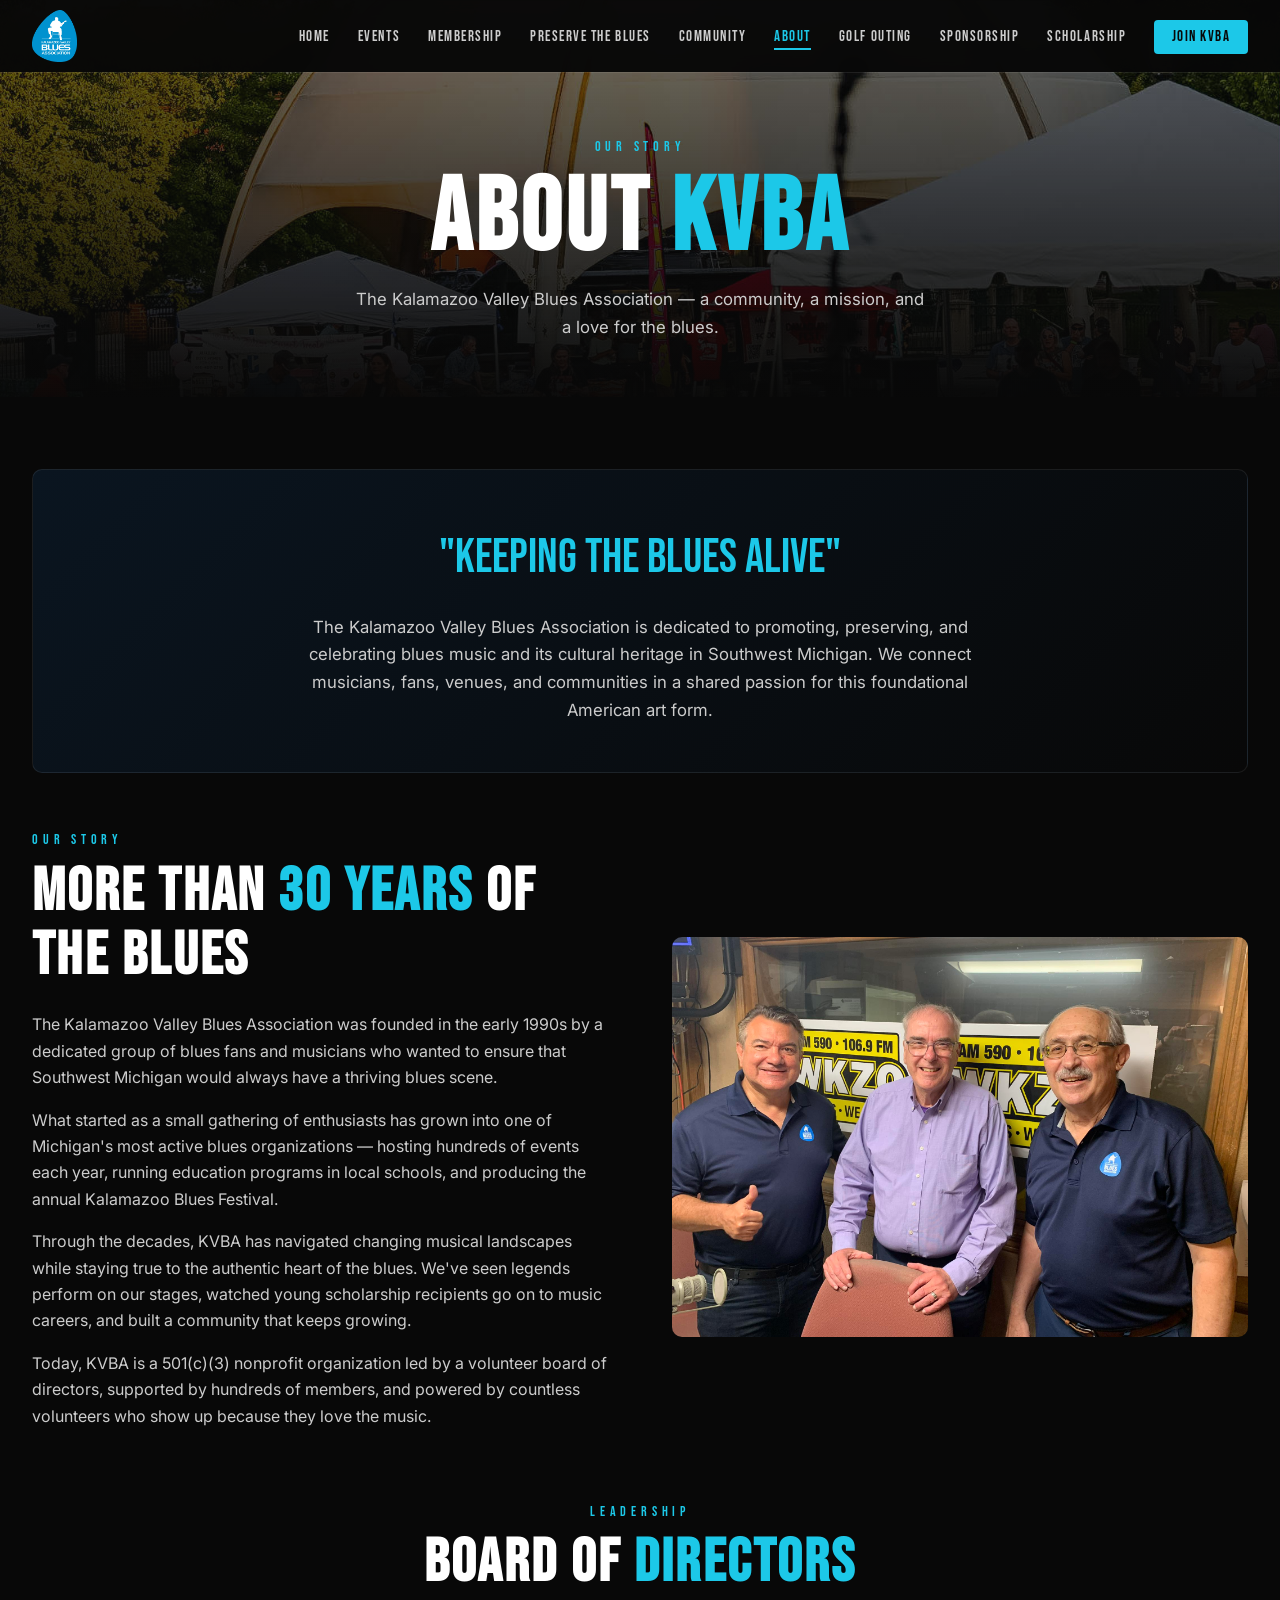
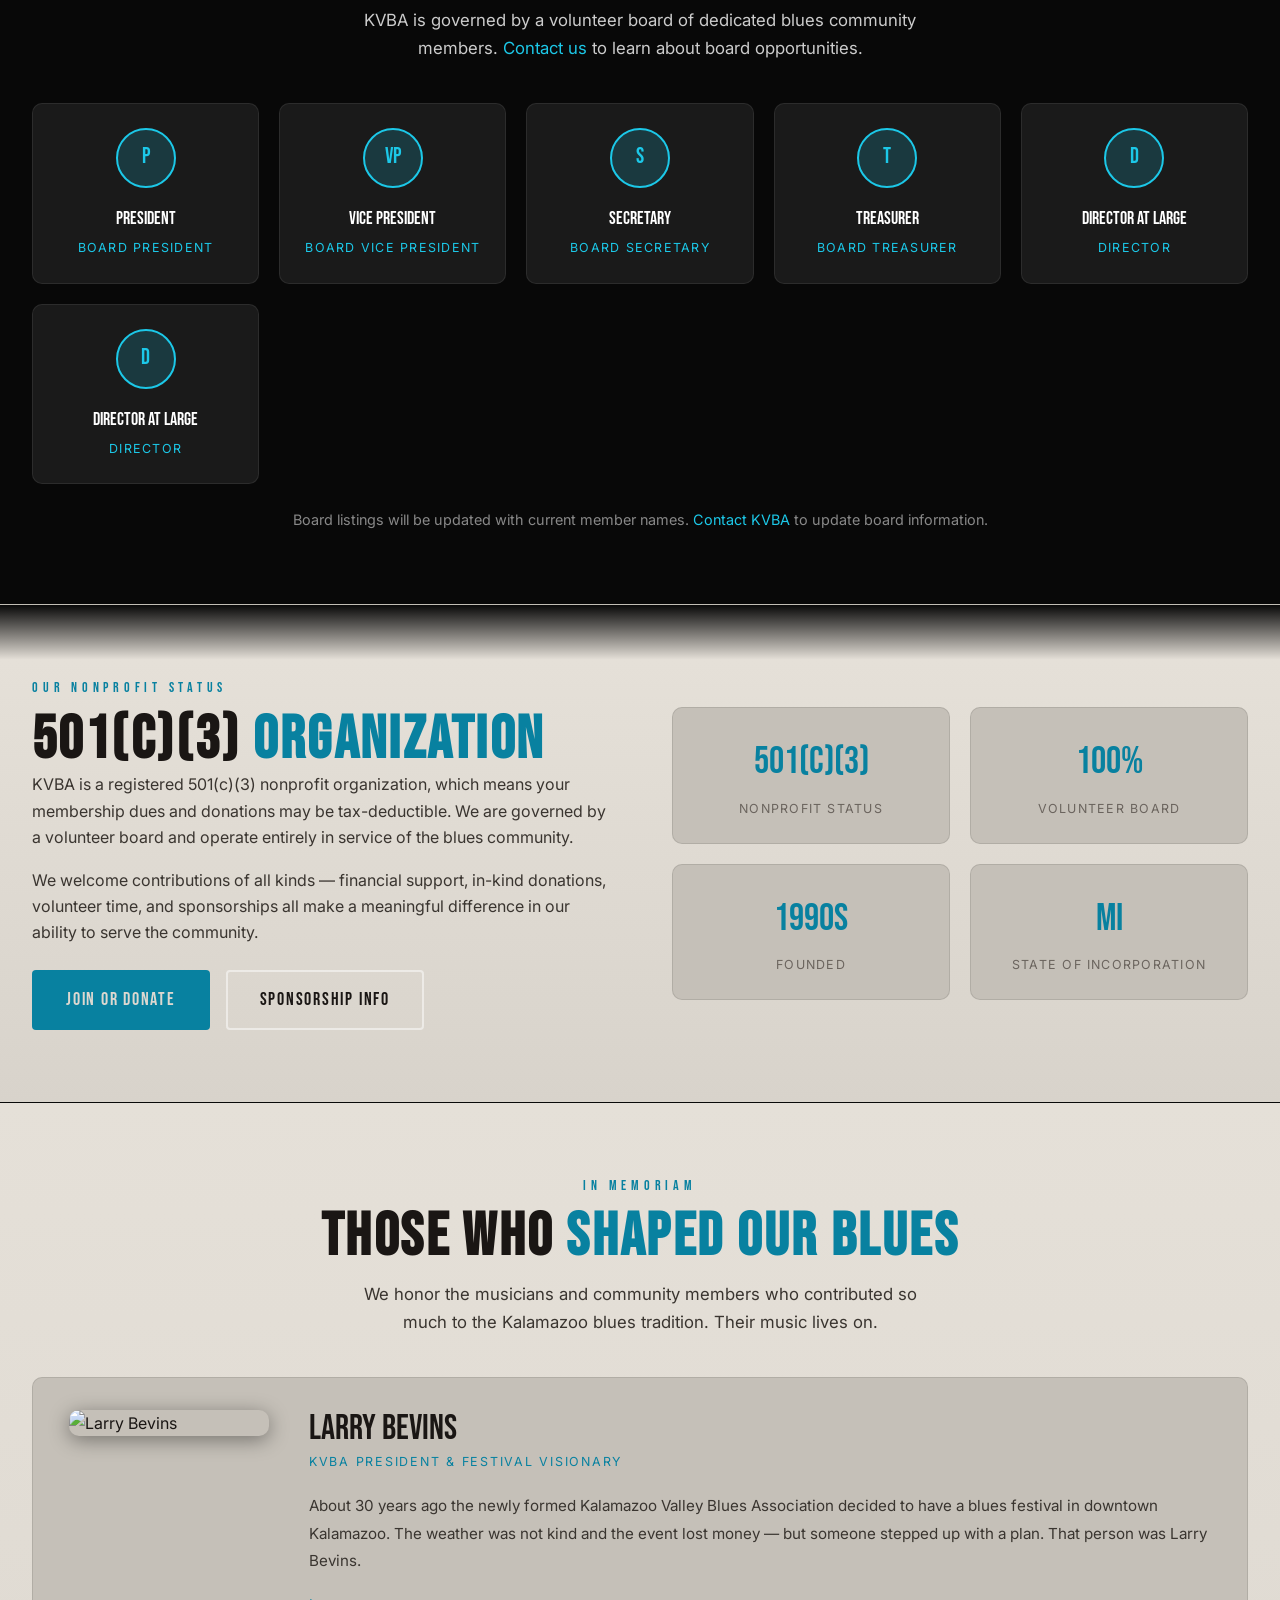
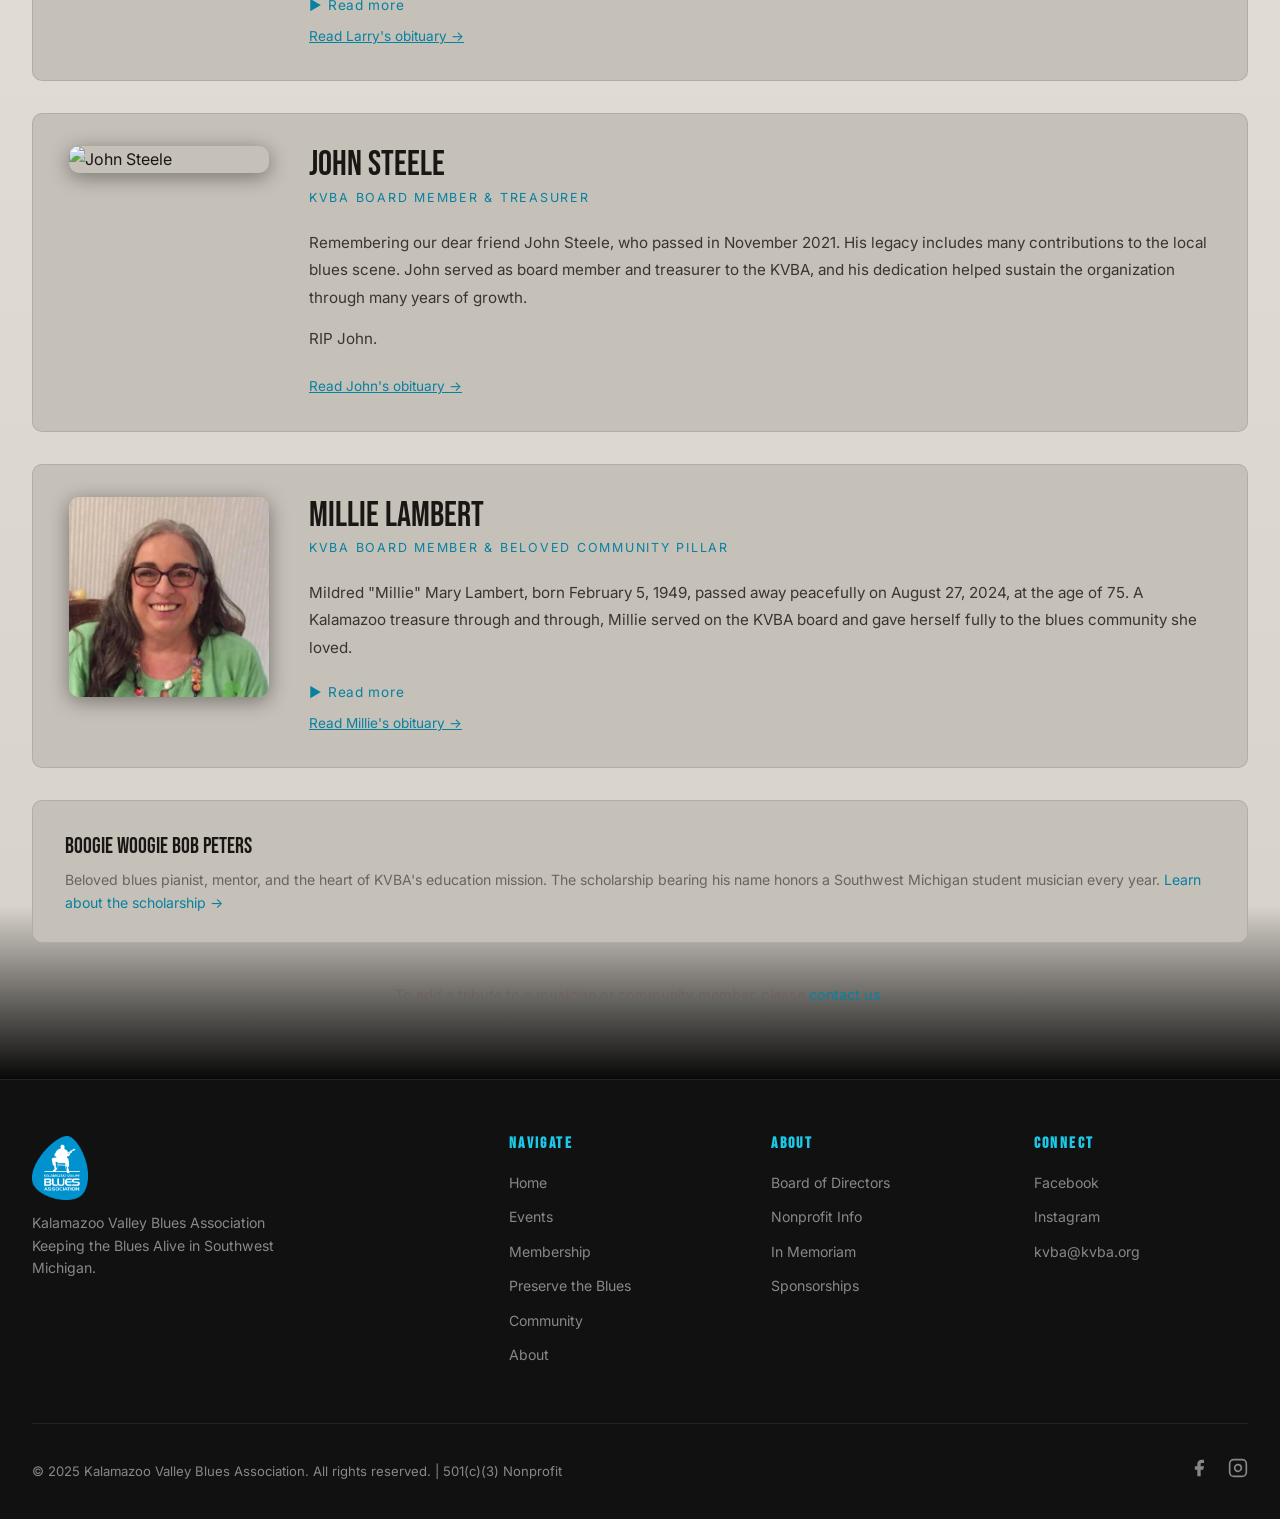
==== commit 5ef14687: "Update instagram links" ====
--- a/about.html
+++ b/about.html
@@ -145,7 +145,7 @@
       <div class="section-header reveal">
         <span class="section-label">Leadership</span>
         <h2>Board of <span class="blue">Directors</span></h2>
-        <p>KVBA is governed by a volunteer board of dedicated blues community members. <a href="mailto:info@kvba.org" style="color:var(--blue);">Contact us</a> to learn about board opportunities.</p>
+        <p>KVBA is governed by a volunteer board of dedicated blues community members. <a href="mailto:kvba@kvba.org" style="color:var(--blue);">Contact us</a> to learn about board opportunities.</p>
       </div>
       <div class="board-grid reveal">
         <div class="board-card">
@@ -180,7 +180,7 @@
         </div>
       </div>
       <p style="text-align:center; color:var(--gray); margin-top:1.5rem; font-size:0.9rem;">
-        Board listings will be updated with current member names. <a href="mailto:info@kvba.org" style="color:var(--blue);">Contact KVBA</a> to update board information.
+        Board listings will be updated with current member names. <a href="mailto:kvba@kvba.org" style="color:var(--blue);">Contact KVBA</a> to update board information.
       </p>
     </div>
   </div>
@@ -197,7 +197,7 @@
         <p style="color:var(--light); margin-bottom:1.5rem;">We welcome contributions of all kinds — financial support, in-kind donations, volunteer time, and sponsorships all make a meaningful difference in our ability to serve the community.</p>
         <div style="display:flex; gap:1rem; flex-wrap:wrap;">
           <a href="membership.html" class="btn btn-primary">Join or Donate</a>
-          <a href="mailto:info@kvba.org?subject=Sponsorship Inquiry" class="btn btn-outline">Sponsorship Info</a>
+          <a href="mailto:kvba@kvba.org?subject=Sponsorship Inquiry" class="btn btn-outline">Sponsorship Info</a>
         </div>
       </div>
       <div style="display:grid; grid-template-columns:1fr 1fr; gap:1.25rem;">
@@ -306,7 +306,7 @@
     </div>
 
     <p style="text-align:center; color:var(--gray); margin-top:2.5rem; font-size:0.9rem;">
-      To add a tribute to a musician or community member, please <a href="mailto:info@kvba.org?subject=In Memoriam" style="color:var(--blue);">contact us</a>.
+      To add a tribute to a musician or community member, please <a href="mailto:kvba@kvba.org?subject=In Memoriam" style="color:var(--blue);">contact us</a>.
     </p>
   </div>
 </section>
@@ -336,25 +336,25 @@
           <li><a href="about.html#board">Board of Directors</a></li>
           <li><a href="about.html#nonprofit">Nonprofit Info</a></li>
           <li><a href="about.html#memoriam">In Memoriam</a></li>
-          <li><a href="mailto:info@kvba.org?subject=Sponsorship Inquiry">Sponsorships</a></li>
+          <li><a href="mailto:kvba@kvba.org?subject=Sponsorship Inquiry">Sponsorships</a></li>
         </ul>
       </div>
       <div class="footer-col">
         <h4>Connect</h4>
         <ul>
-          <li><a href="https://facebook.com" target="_blank" rel="noopener">Facebook</a></li>
-          <li><a href="https://instagram.com" target="_blank" rel="noopener">Instagram</a></li>
-          <li><a href="mailto:info@kvba.org">info@kvba.org</a></li>
+          <li><a href="https://facebook.com/Kzooblues" target="_blank" rel="noopener">Facebook</a></li>
+          <li><a href="https://instagram.com/kzooblues/" target="_blank" rel="noopener">Instagram</a></li>
+          <li><a href="mailto:kvba@kvba.org">kvba@kvba.org</a></li>
         </ul>
       </div>
     </div>
     <div class="footer-bottom">
       <p>&copy; 2025 Kalamazoo Valley Blues Association. All rights reserved. | 501(c)(3) Nonprofit</p>
       <div class="social-links">
-        <a href="https://facebook.com" target="_blank" rel="noopener" aria-label="Facebook">
+        <a href="https://facebook.com/Kzooblues" target="_blank" rel="noopener" aria-label="Facebook">
           <svg width="20" height="20" fill="currentColor" viewBox="0 0 24 24"><path d="M18 2h-3a5 5 0 0 0-5 5v3H7v4h3v8h4v-8h3l1-4h-4V7a1 1 0 0 1 1-1h3z"/></svg>
         </a>
-        <a href="https://instagram.com" target="_blank" rel="noopener" aria-label="Instagram">
+        <a href="https://instagram.com/kzooblues/" target="_blank" rel="noopener" aria-label="Instagram">
           <svg width="20" height="20" fill="none" stroke="currentColor" stroke-width="2" viewBox="0 0 24 24"><rect x="2" y="2" width="20" height="20" rx="5" ry="5"/><path d="M16 11.37A4 4 0 1 1 12.63 8 4 4 0 0 1 16 11.37z"/><line x1="17.5" y1="6.5" x2="17.51" y2="6.5"/></svg>
         </a>
       </div>
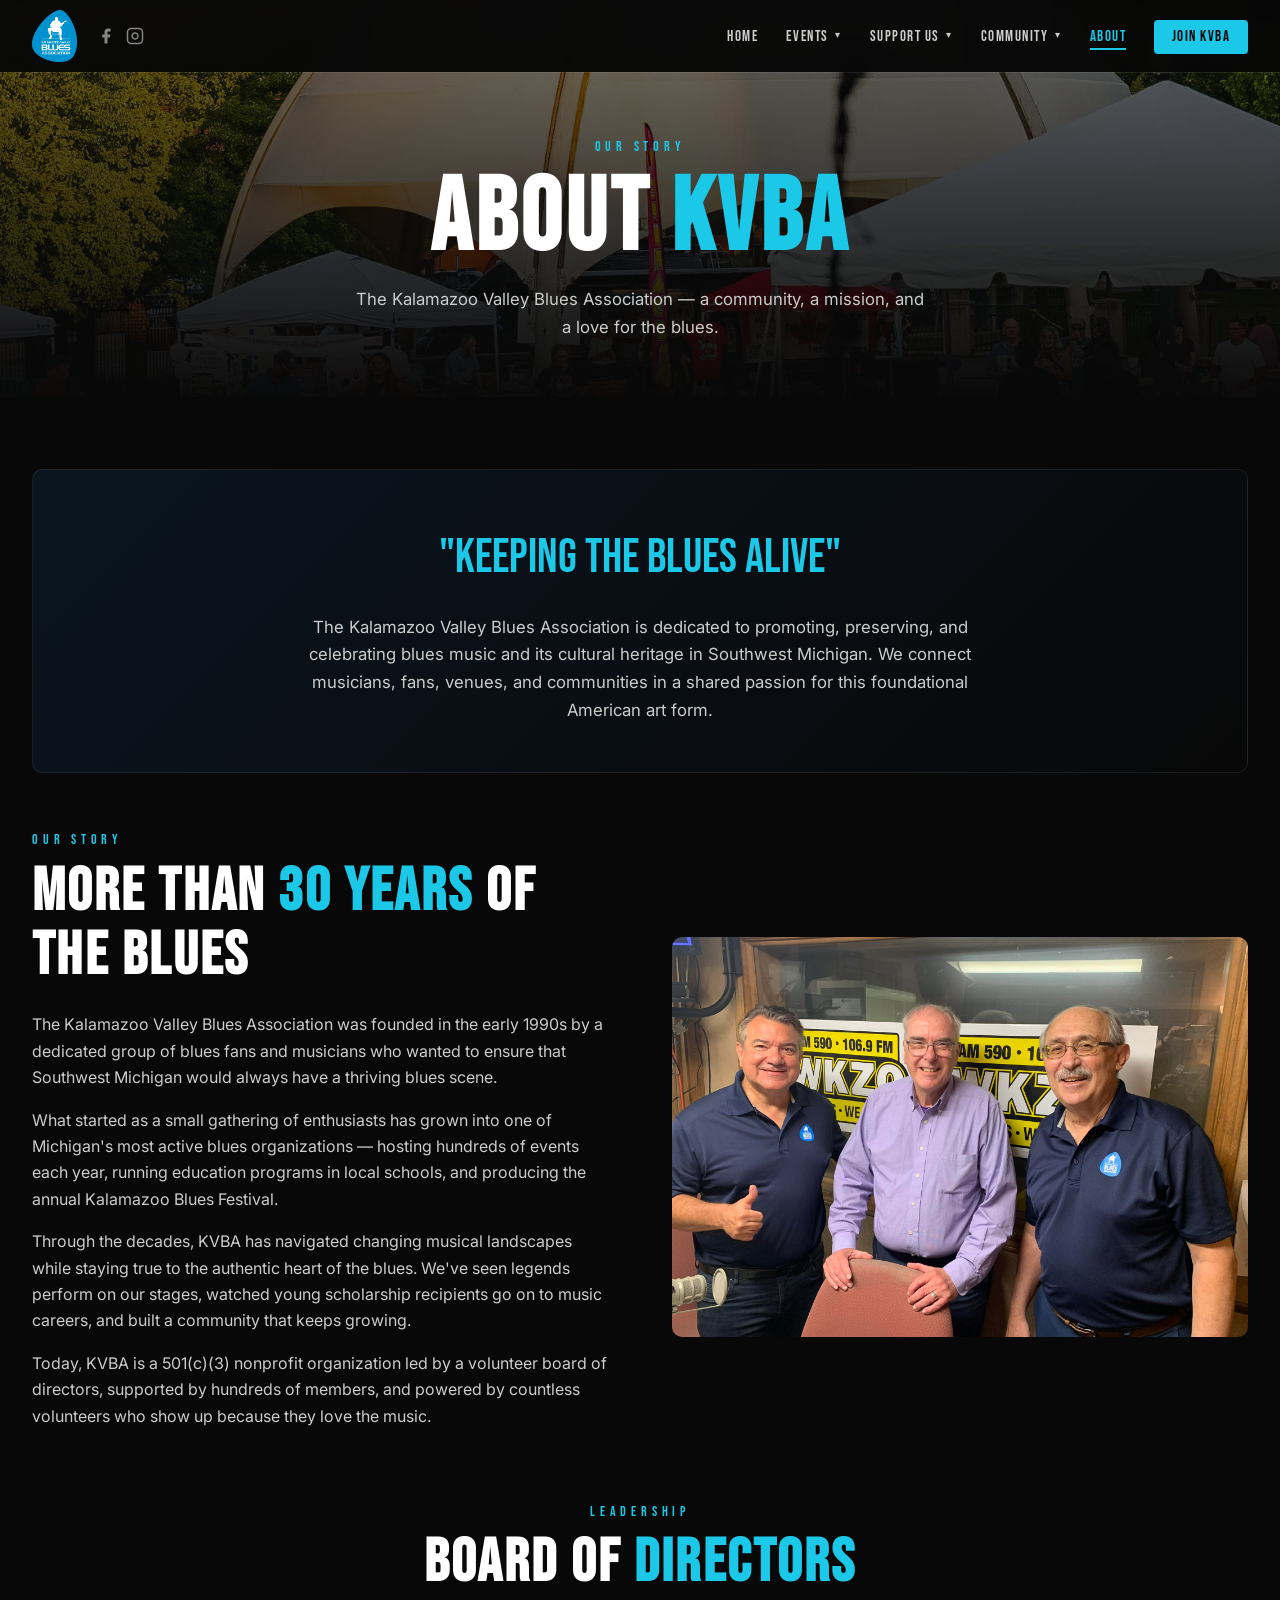
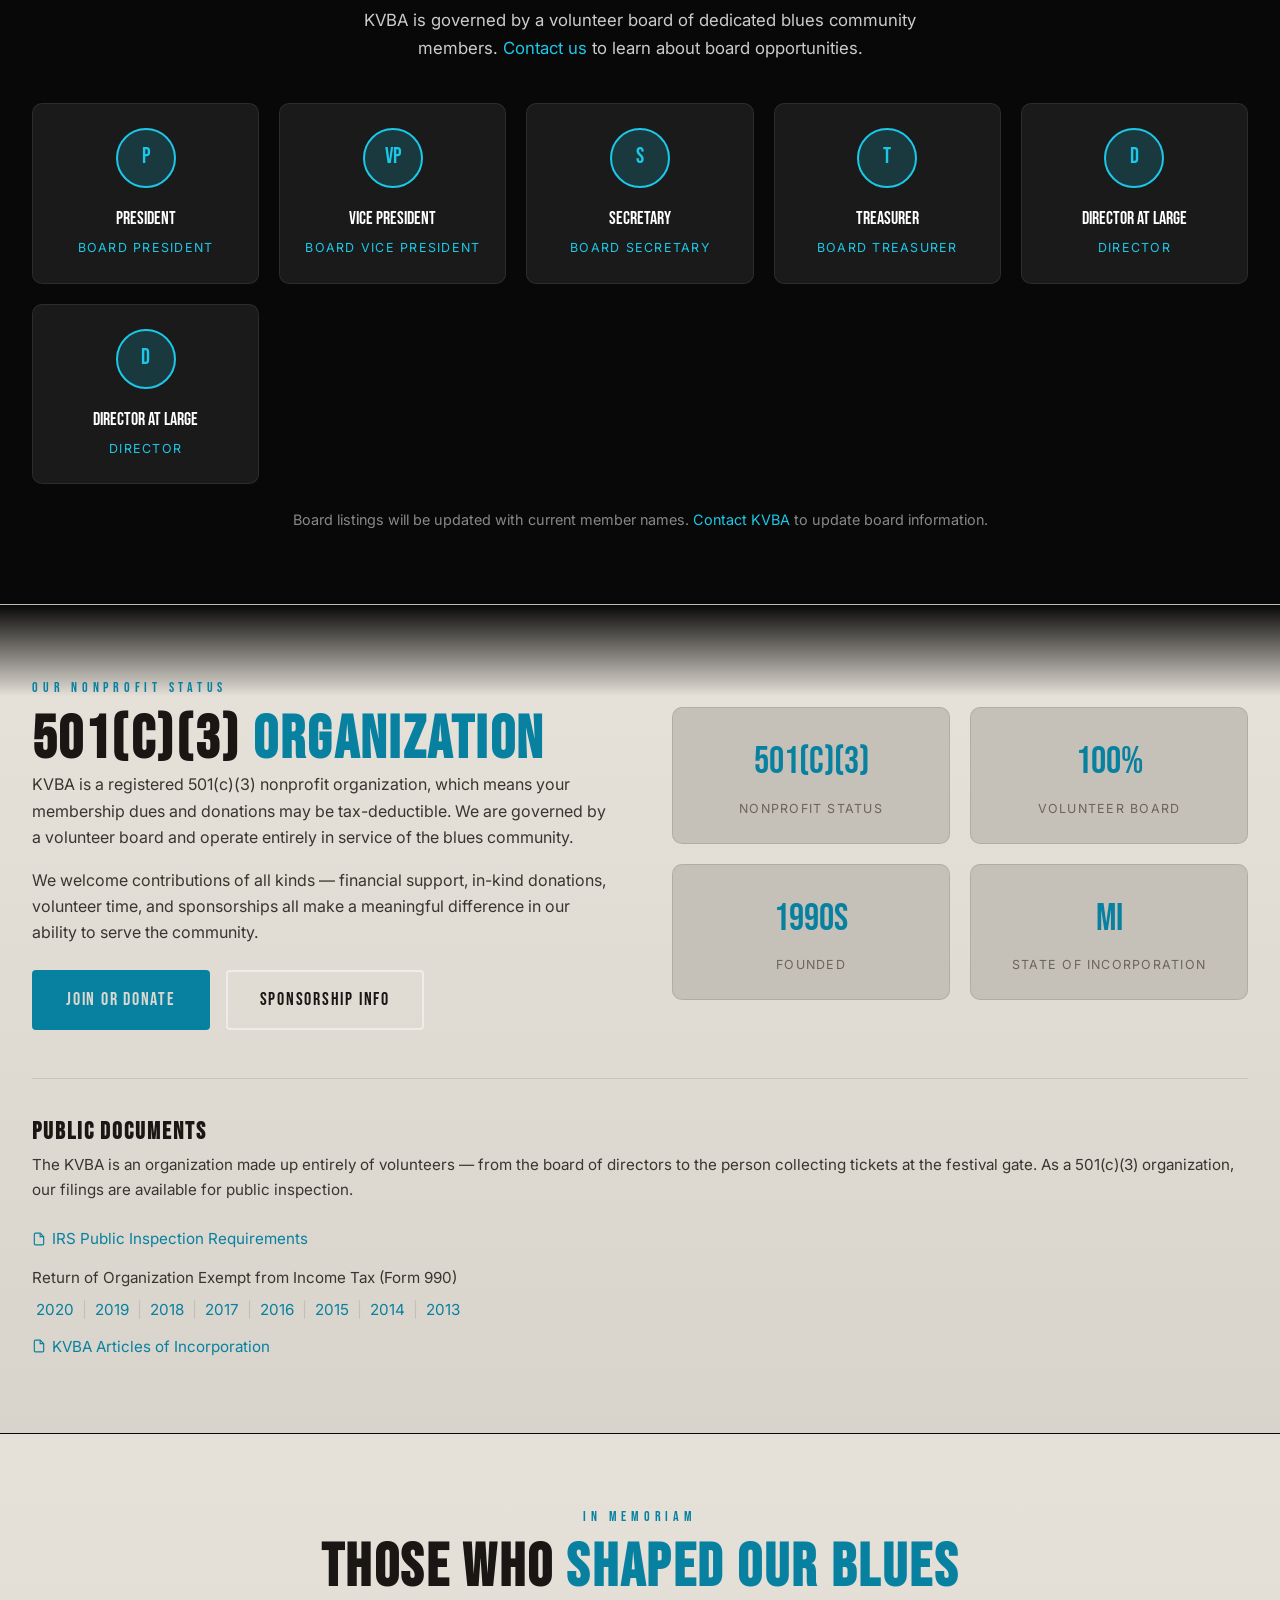
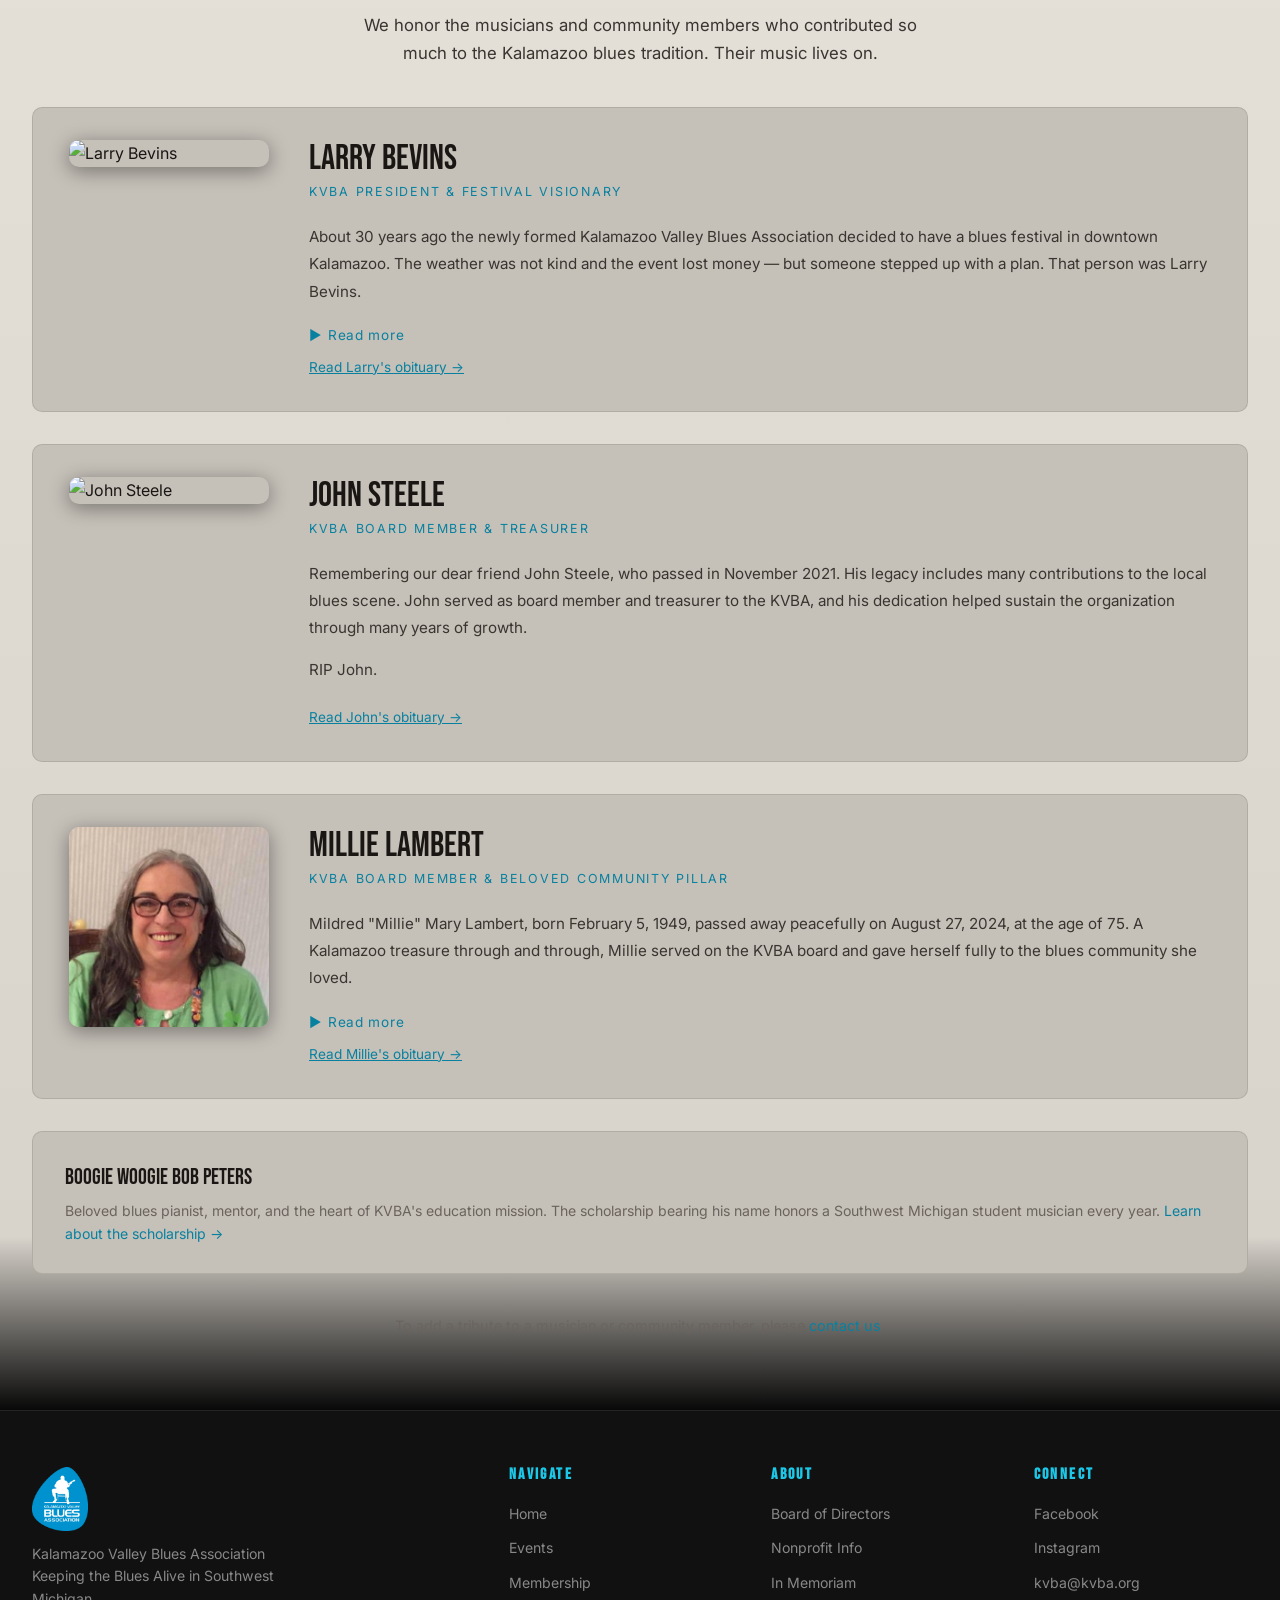
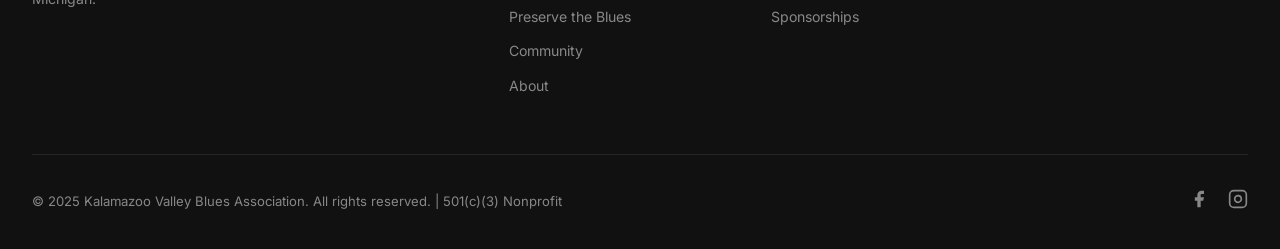
==== commit 498d19c8: "added tax docs to non profit section on about page" ====
--- a/about.html
+++ b/about.html
@@ -12,7 +12,6 @@
   <style>
     .reveal { opacity: 0; transform: translateY(20px); transition: opacity 0.6s ease, transform 0.6s ease; }
     .reveal.visible { opacity: 1; transform: translateY(0); }
-    #navbar { background: rgba(8,8,8,0.97); backdrop-filter: blur(14px); box-shadow: 0 1px 0 var(--border); }
     /* ── In Memoriam tributes ── */
     .tribute {
       display: grid;
@@ -88,21 +87,47 @@
 
 <!-- ─── NAVBAR ─────────────────────────────────────────────── -->
 <nav id="navbar">
+  <div class="nav-left">
   <div class="nav-logo">
     <a href="index.html">
       <img src="assets/images/logo-color.png" alt="Kalamazoo Valley Blues Association" class="nav-logo-img" />
     </a>
   </div>
-  <ul class="nav-links">
+  <div class="nav-social">
+    <a href="https://facebook.com/Kzooblues" target="_blank" rel="noopener" aria-label="Facebook">
+      <svg width="18" height="18" fill="currentColor" viewBox="0 0 24 24"><path d="M18 2h-3a5 5 0 0 0-5 5v3H7v4h3v8h4v-8h3l1-4h-4V7a1 1 0 0 1 1-1h3z"/></svg>
+    </a>
+    <a href="https://instagram.com/kzooblues/" target="_blank" rel="noopener" aria-label="Instagram">
+      <svg width="18" height="18" fill="none" stroke="currentColor" stroke-width="2" viewBox="0 0 24 24"><rect x="2" y="2" width="20" height="20" rx="5" ry="5"/><path d="M16 11.37A4 4 0 1 1 12.63 8 4 4 0 0 1 16 11.37z"/><line x1="17.5" y1="6.5" x2="17.51" y2="6.5"/></svg>
+    </a>
+  </div>
+</div>
+    <ul class="nav-links">
     <li><a href="index.html">Home</a></li>
-    <li><a href="events.html">Events</a></li>
-    <li><a href="membership.html">Membership</a></li>
-    <li><a href="preserve.html">Preserve the Blues</a></li>
-    <li><a href="bands.html">Community</a></li>
-    <li><a href="about.html" class="active">About</a></li>
-    <li><a href="golf.html">Golf Outing</a></li>
-    <li><a href="sponsorship.html">Sponsorship</a></li>
-    <li><a href="scholarship.html">Scholarship</a></li>
+    <li class="has-dropdown">
+      <a href="events.html">Events <span class="nav-arrow">&#9662;</span></a>
+      <ul class="dropdown">
+        <li><a href="events.html">Upcoming Events</a></li>
+        <li><a href="bluesfest.html">Blues Fest 2026</a></li>
+        <li><a href="golf.html">Golf Outing</a></li>
+      </ul>
+    </li>
+    <li class="has-dropdown">
+      <a href="#">Support Us <span class="nav-arrow">&#9662;</span></a>
+      <ul class="dropdown">
+        <li><a href="membership.html">Membership</a></li>
+        <li><a href="sponsorship.html">Sponsorship</a></li>
+        <li><a href="scholarship.html">Scholarship</a></li>
+      </ul>
+    </li>
+    <li class="has-dropdown">
+      <a href="#">Community <span class="nav-arrow">&#9662;</span></a>
+      <ul class="dropdown">
+        <li><a href="bands.html">Community Bands</a></li>
+        <li><a href="preserve.html">Preserve the Blues</a></li>
+      </ul>
+    </li>
+    <li><a href="about.html">About</a></li>
     <li><a href="membership.html" class="nav-cta">Join KVBA</a></li>
   </ul>
   <button class="nav-toggle" id="navToggle" aria-label="Toggle menu">☰</button>
@@ -219,6 +244,51 @@
         </div>
       </div>
     </div>
+
+    <!-- 501(c)(3) Public Documents -->
+    <div style="margin-top:3rem; padding-top:2.5rem; border-top:1px solid var(--border);" class="reveal">
+      <h3 style="font-family:var(--heading);font-size:1.5rem;letter-spacing:0.08em;margin-bottom:0.5rem;">Public Documents</h3>
+      <p style="color:var(--light);margin-bottom:1.5rem;font-size:0.95rem;">The KVBA is an organization made up entirely of volunteers — from the board of directors to the person collecting tickets at the festival gate. As a 501(c)(3) organization, our filings are available for public inspection.</p>
+      <ul style="list-style:none;display:flex;flex-direction:column;gap:0.75rem;">
+        <li>
+          <a href="https://kzooblues.files.wordpress.com/2016/01/irs-public-inspection-requirements-for-forms-990.pdf"
+             target="_blank" rel="noopener"
+             style="color:var(--blue);display:inline-flex;align-items:center;gap:0.4rem;font-size:0.95rem;">
+            <svg width="14" height="14" fill="none" stroke="currentColor" stroke-width="2" viewBox="0 0 24 24" style="flex-shrink:0;"><path d="M14 2H6a2 2 0 0 0-2 2v16a2 2 0 0 0 2 2h12a2 2 0 0 0 2-2V8z"/><polyline points="14 2 14 8 20 8"/></svg>
+            IRS Public Inspection Requirements
+          </a>
+        </li>
+        <li style="color:var(--light);font-size:0.95rem;">
+          <span style="display:block;margin-bottom:0.4rem;">Return of Organization Exempt from Income Tax (Form 990)</span>
+          <span style="display:flex;flex-wrap:wrap;gap:0.5rem;padding-left:0.25rem;">
+            <a href="https://kvba.org/wp-content/uploads/taxdocuments/kvba_2020_tax.pdf" target="_blank" rel="noopener" style="color:var(--blue);">2020</a>
+            <span style="color:var(--border);">|</span>
+            <a href="https://kvba.org/wp-content/uploads/taxdocuments/kvba_2019_tax.pdf" target="_blank" rel="noopener" style="color:var(--blue);">2019</a>
+            <span style="color:var(--border);">|</span>
+            <a href="https://kvba.org/wp-content/uploads/taxdocuments/kvba_2018_tax.pdf" target="_blank" rel="noopener" style="color:var(--blue);">2018</a>
+            <span style="color:var(--border);">|</span>
+            <a href="https://kvba.org/wp-content/uploads/2018/06/kvba_2017_tax.pdf" target="_blank" rel="noopener" style="color:var(--blue);">2017</a>
+            <span style="color:var(--border);">|</span>
+            <a href="https://kzooblues.files.wordpress.com/2016/01/kvba-2016-tax-return.pdf" target="_blank" rel="noopener" style="color:var(--blue);">2016</a>
+            <span style="color:var(--border);">|</span>
+            <a href="https://kzooblues.files.wordpress.com/2016/06/kvba-2015-form-9901.pdf" target="_blank" rel="noopener" style="color:var(--blue);">2015</a>
+            <span style="color:var(--border);">|</span>
+            <a href="https://kzooblues.files.wordpress.com/2016/01/kvba-2014-form-990-ez.pdf" target="_blank" rel="noopener" style="color:var(--blue);">2014</a>
+            <span style="color:var(--border);">|</span>
+            <a href="https://kzooblues.files.wordpress.com/2016/01/kvba-2013-form-990-ez.pdf" target="_blank" rel="noopener" style="color:var(--blue);">2013</a>
+          </span>
+        </li>
+        <li>
+          <a href="https://kzooblues.files.wordpress.com/2016/06/kvba-amended-articles-of-incorporation-filed-1-5-1995.pdf"
+             target="_blank" rel="noopener"
+             style="color:var(--blue);display:inline-flex;align-items:center;gap:0.4rem;font-size:0.95rem;">
+            <svg width="14" height="14" fill="none" stroke="currentColor" stroke-width="2" viewBox="0 0 24 24" style="flex-shrink:0;"><path d="M14 2H6a2 2 0 0 0-2 2v16a2 2 0 0 0 2 2h12a2 2 0 0 0 2-2V8z"/><polyline points="14 2 14 8 20 8"/></svg>
+            KVBA Articles of Incorporation
+          </a>
+        </li>
+      </ul>
+    </div>
+
   </div>
 </section>
 
--- a/assets/css/style.css
+++ b/assets/css/style.css
@@ -22,8 +22,8 @@
 
 /* ─── RESET ─────────────────────────────────────────────── */
 *, *::before, *::after { box-sizing: border-box; margin: 0; padding: 0; }
-html  { scroll-behavior: smooth; }
-body  { background: var(--bg); color: var(--white); font-family: var(--body); line-height: 1.65; overflow-x: hidden; }
+html  { scroll-behavior: smooth; overflow-x: hidden; }
+body  { background: var(--bg); color: var(--white); font-family: var(--body); line-height: 1.65; overflow-x: hidden; max-width: 100%; }
 img   { max-width: 100%; height: auto; display: block; }
 a     { color: inherit; text-decoration: none; }
 ul    { list-style: none; }
@@ -64,14 +64,18 @@
 /* ─── NAVBAR ─────────────────────────────────────────────── */
 #navbar {
   position: fixed; top: 0; left: 0; right: 0; z-index: 1000;
+  width: 100%; /* prevents iOS viewport-expansion from pushing it offscreen */
   height: var(--nav-h); display: flex; align-items: center;
   justify-content: space-between; padding: 0 2rem;
-  transition: background 0.4s ease, box-shadow 0.4s ease;
-}
-#navbar.scrolled {
   background: rgba(8, 8, 8, 0.97); backdrop-filter: blur(14px);
   box-shadow: 0 1px 0 var(--border);
-}
+  transition: background 0.4s ease, box-shadow 0.4s ease;
+}
+/* nav-left: logo + social icons side by side */
+.nav-left { display: flex; align-items: center; gap: 1.25rem; }
+.nav-social { display: flex; gap: 0.65rem; align-items: center; }
+.nav-social a { color: rgba(255,255,255,0.5); transition: color var(--ease); display: flex; line-height: 0; }
+.nav-social a:hover { color: var(--blue); }
 .nav-logo a      { display: flex; align-items: center; }
 .nav-logo-img    { height: 52px; width: auto; object-fit: contain; display: block; }
 .nav-links { display: flex; align-items: center; gap: 1.75rem; }
@@ -91,7 +95,57 @@
 }
 .nav-cta::after { display: none !important; }
 .nav-cta:hover  { background: var(--blue-dark) !important; }
-.nav-toggle     { display: none; background: none; border: none; color: var(--white); font-size: 1.6rem; padding: 0.4rem; }
+.nav-toggle     { display: none; background: none; border: none; color: var(--white); font-size: 1.6rem; padding: 0.4rem; cursor: pointer; }
+
+/* ─── DROPDOWN MENUS ─────────────────────────────────────── */
+.has-dropdown { position: relative; }
+.nav-arrow {
+  display: inline-block; font-size: 0.65em; margin-left: 0.3em;
+  vertical-align: middle; transition: transform 0.22s ease;
+  line-height: 1;
+}
+.has-dropdown:hover .nav-arrow,
+.has-dropdown.open   .nav-arrow { transform: rotate(180deg); }
+
+.dropdown {
+  list-style: none;
+  position: absolute; top: 100%; left: 50%;
+  transform: translateX(-50%) translateY(-4px);
+  background: rgba(10,10,10,0.98); backdrop-filter: blur(16px);
+  border: 1px solid rgba(255,255,255,0.1); border-radius: 8px;
+  /* padding-top bridges the gap so the mouse never leaves the hover zone */
+  padding: 14px 0 0.45rem; min-width: 200px;
+  opacity: 0; pointer-events: none;
+  /* delay the hide by 120ms so a slow mouse move doesn't snap it shut */
+  transition: opacity 0.2s ease 0.12s, transform 0.2s ease 0.12s;
+  box-shadow: 0 10px 36px rgba(0,0,0,0.7);
+  z-index: 1100;
+}
+/* small caret pointer sits inside the padding-top gap */
+.dropdown::before {
+  content: ''; position: absolute; top: 8px; left: 50%;
+  transform: translateX(-50%);
+  border-left: 6px solid transparent; border-right: 6px solid transparent;
+  border-bottom: 6px solid rgba(255,255,255,0.1);
+}
+.has-dropdown:hover .dropdown {
+  opacity: 1; pointer-events: all;
+  transform: translateX(-50%) translateY(0);
+  /* show immediately on hover-in, only delay the hide */
+  transition: opacity 0.18s ease 0s, transform 0.18s ease 0s;
+}
+.dropdown li a {
+  display: block; padding: 0.55rem 1.3rem;
+  font-size: 0.875rem !important; letter-spacing: 0.06em;
+  color: rgba(255,255,255,0.72) !important; white-space: nowrap;
+  transition: color 0.18s, background 0.18s;
+}
+.dropdown li a::after { display: none !important; }
+.dropdown li a:hover  { color: var(--blue) !important; background: rgba(255,255,255,0.05); }
+.dropdown li a.active { color: var(--blue) !important; }
+/* parent link is "active" when a child page is current */
+.has-dropdown > a.active { color: var(--blue); }
+.has-dropdown > a.active::after { transform: scaleX(1); }
 
 @media (max-width: 920px) {
   .nav-links {
@@ -105,6 +159,29 @@
   .nav-links.open { transform: translateY(0); opacity: 1; pointer-events: all; }
   .nav-links a    { font-size: 1.6rem; }
   .nav-toggle     { display: block; }
+
+  /* mobile dropdown — accordion style */
+  .dropdown {
+    position: static; transform: none !important;
+    background: rgba(255,255,255,0.05); border: none; border-radius: 0;
+    box-shadow: none; backdrop-filter: none;
+    padding: 0; margin-top: 0.5rem;
+    max-height: 0; overflow: hidden; opacity: 0;
+    transition: max-height 0.32s ease, opacity 0.25s ease;
+    pointer-events: none;
+  }
+  .dropdown::before { display: none; }
+  .has-dropdown.open .dropdown {
+    max-height: 400px; opacity: 1; pointer-events: all;
+  }
+  .dropdown li a {
+    padding: 0.65rem 1rem 0.65rem 2.25rem !important;
+    font-size: 1.3rem !important;
+  }
+  /* tap the parent to open; show arrow as toggle cue */
+  .has-dropdown > a {
+    display: flex; align-items: center; justify-content: space-between; width: 100%;
+  }
 }
 
 /* ─── HERO ─────────────────────────────────────────────── */
@@ -171,23 +248,100 @@
 /* ─── GALLERY ─────────────────────────────────────────────── */
 #gallery { background: var(--bg-2); }
 .gallery-grid {
-  display: grid; grid-template-columns: repeat(4, 1fr);
-  grid-auto-rows: 220px; gap: 4px;
+  display: grid;
+  grid-template-columns: repeat(4, 1fr);
+  grid-auto-rows: 200px;
+  gap: 4px;
+  overflow: hidden;
+  max-height: calc(200px * 2 + 4px);
+  max-width: 1200px;
+  margin: 0 auto;
+  border-radius: 8px;
 }
 .gallery-item     { overflow: hidden; cursor: pointer; position: relative; }
 .gallery-item img { width: 100%; height: 100%; object-fit: cover; transition: transform 0.5s ease; }
 .gallery-item:hover img { transform: scale(1.07); }
-.gallery-overlay  { position: absolute; inset: 0; background: rgba(28,200,232,0.12); opacity: 0; transition: opacity var(--ease); }
+.gallery-overlay  {
+  position: absolute; inset: 0;
+  background: rgba(0,0,0,0.35);
+  opacity: 0; transition: opacity var(--ease);
+  display: flex; align-items: center; justify-content: center;
+}
 .gallery-item:hover .gallery-overlay { opacity: 1; }
-/* Mosaic spans */
-.gallery-item:nth-child(1) { grid-column: span 2; grid-row: span 2; }
-.gallery-item:nth-child(6) { grid-column: span 2; }
-.gallery-item:nth-child(9) { grid-column: span 2; }
+.gallery-overlay::after {
+  content: '⊕';
+  font-size: 2rem; color: #fff;
+  text-shadow: 0 2px 8px rgba(0,0,0,0.6);
+}
+.gallery-view-all {
+  text-align: center;
+  padding: 1.25rem 0 0.25rem;
+}
 @media (max-width: 768px) {
-  .gallery-grid { grid-template-columns: repeat(2, 1fr); grid-auto-rows: 160px; }
-  .gallery-item:nth-child(1) { grid-column: span 2; grid-row: span 1; }
-  .gallery-item:nth-child(6), .gallery-item:nth-child(9) { grid-column: span 1; }
-}
+  .gallery-grid {
+    grid-template-columns: repeat(2, 1fr);
+    grid-auto-rows: 160px;
+    max-height: calc(160px * 2 + 4px);
+    margin: 0 1rem;
+  }
+}
+
+/* ── Lightbox with filmstrip ── */
+#lightbox {
+  display: none; position: fixed; inset: 0;
+  background: rgba(0,0,0,0.96); z-index: 9999;
+  flex-direction: column; align-items: center; justify-content: center;
+}
+#lightbox.open { display: flex; }
+#lightboxImg {
+  max-width: 90vw; max-height: 70vh;
+  object-fit: contain; border-radius: 8px;
+  flex-shrink: 0;
+}
+.lb-counter {
+  position: absolute; top: 1.25rem; left: 50%; transform: translateX(-50%);
+  color: rgba(255,255,255,0.55); font-size: 0.82rem; letter-spacing: 0.12em;
+  pointer-events: none;
+}
+.lb-close {
+  position: absolute; top: 1.25rem; right: 1.5rem;
+  color: var(--white); font-size: 2rem;
+  background: none; border: none; line-height: 1; cursor: pointer; z-index: 1;
+}
+.lb-close:hover { color: var(--blue); }
+.lb-nav {
+  position: absolute; top: 50%; transform: translateY(-50%);
+  color: var(--white); font-size: 2.5rem;
+  background: rgba(0,0,0,0.45); border: none;
+  padding: 0.75rem 1.1rem; cursor: pointer;
+  transition: background var(--ease);
+  /* keep nav above filmstrip */
+  margin-top: -3rem;
+}
+.lb-nav:hover { background: rgba(8,145,178,0.5); color: var(--blue); }
+.lb-prev { left: 0.75rem; border-radius: 0 6px 6px 0; }
+.lb-next { right: 0.75rem; border-radius: 6px 0 0 6px; }
+/* Filmstrip */
+.lb-filmstrip {
+  display: flex; gap: 6px;
+  overflow-x: auto;
+  padding: 0.9rem 1.5rem;
+  max-width: 100vw;
+  margin-top: 0.75rem;
+  flex-shrink: 0;
+  scrollbar-width: thin;
+  scrollbar-color: var(--blue) transparent;
+}
+.lb-filmstrip::-webkit-scrollbar { height: 4px; }
+.lb-filmstrip::-webkit-scrollbar-thumb { background: var(--blue); border-radius: 2px; }
+.lb-thumb {
+  width: 72px; height: 54px; flex-shrink: 0;
+  object-fit: cover; border-radius: 4px; cursor: pointer;
+  border: 2px solid transparent;
+  opacity: 0.55; transition: opacity 0.2s, border-color 0.2s;
+}
+.lb-thumb:hover { opacity: 0.85; }
+.lb-thumb.lb-thumb-active { opacity: 1; border-color: var(--blue); }
 
 /* ─── MEMBERSHIP CTA BAND ─────────────────────────────────────────────── */
 #membership-cta {
@@ -318,6 +472,9 @@
 @media (max-width: 900px) {
   .preserve-intro { grid-template-columns: 1fr; gap: 2rem; }
   .preserve-intro img { height: 260px; }
+}
+@media (max-width: 560px) {
+  .scholarship-block { padding: 1.75rem; }
 }
 
 /* ─── BANDS PAGE ─────────────────────────────────────────────── */
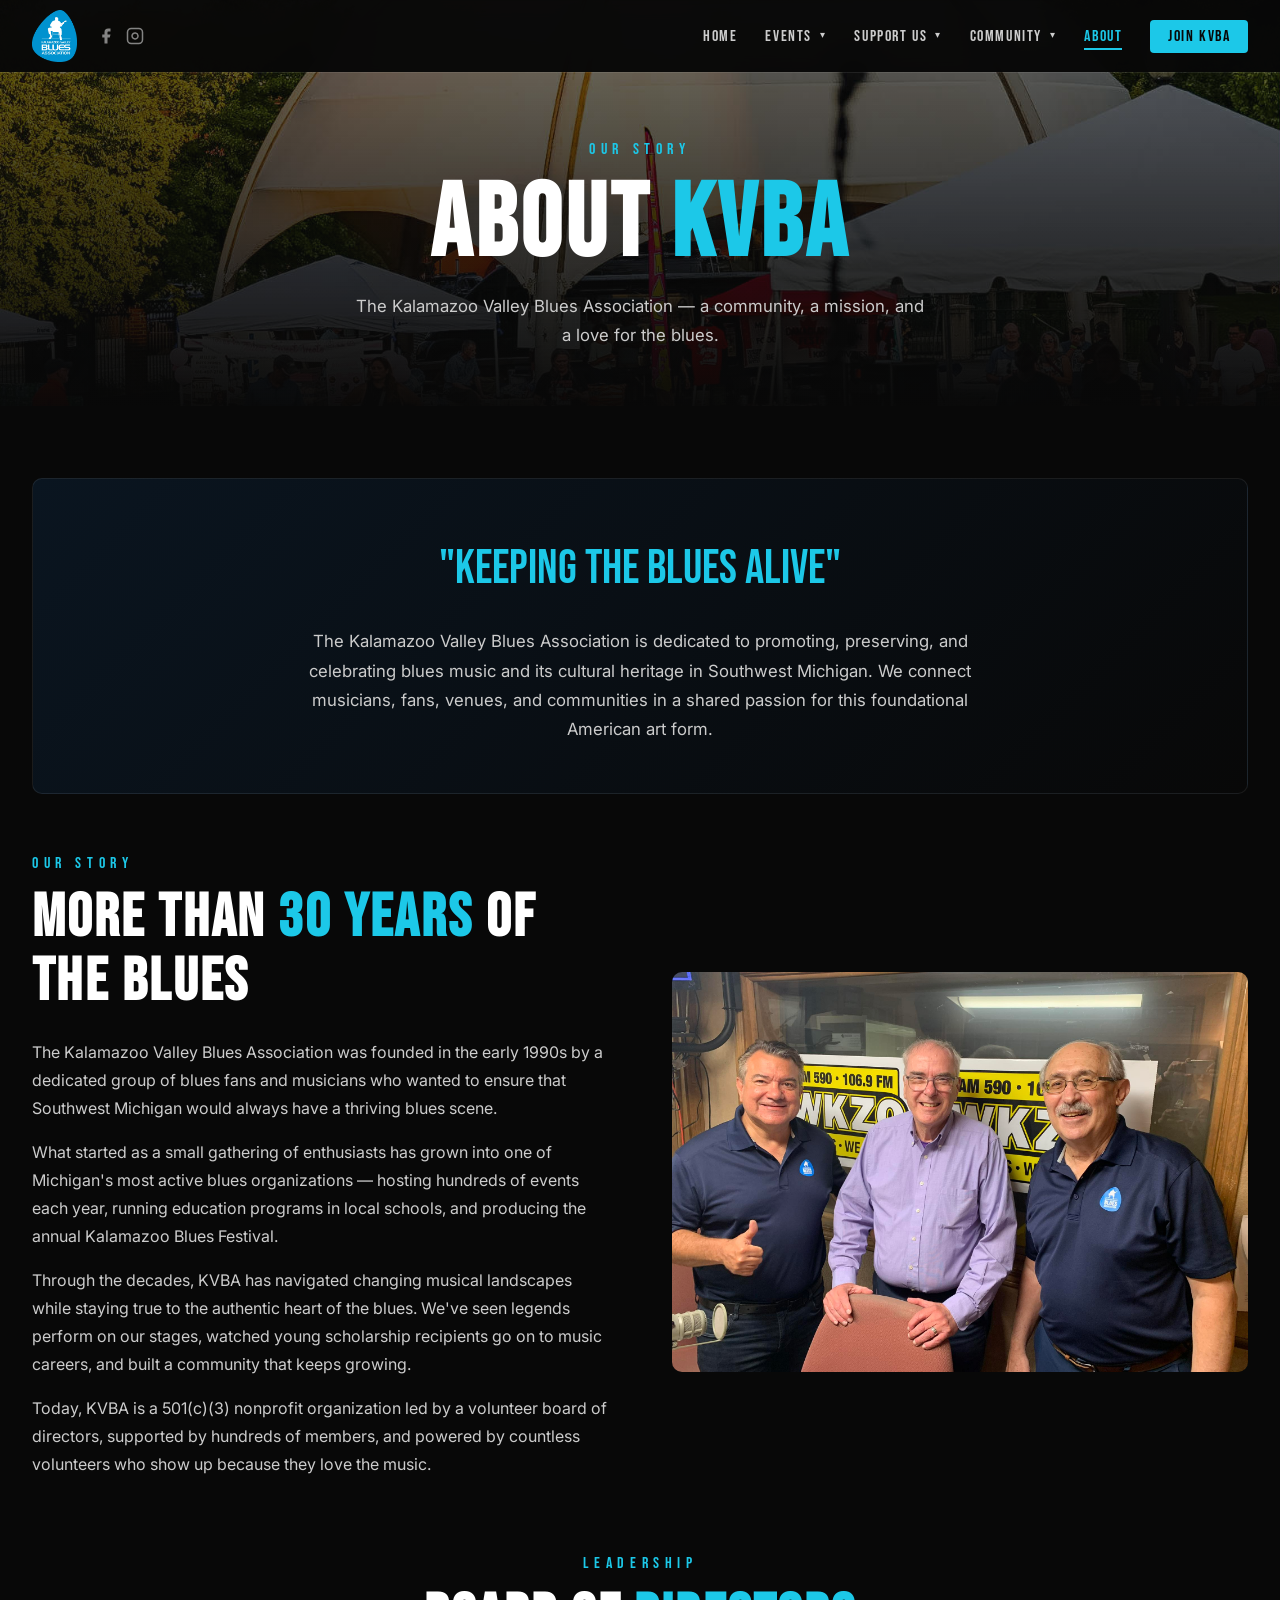
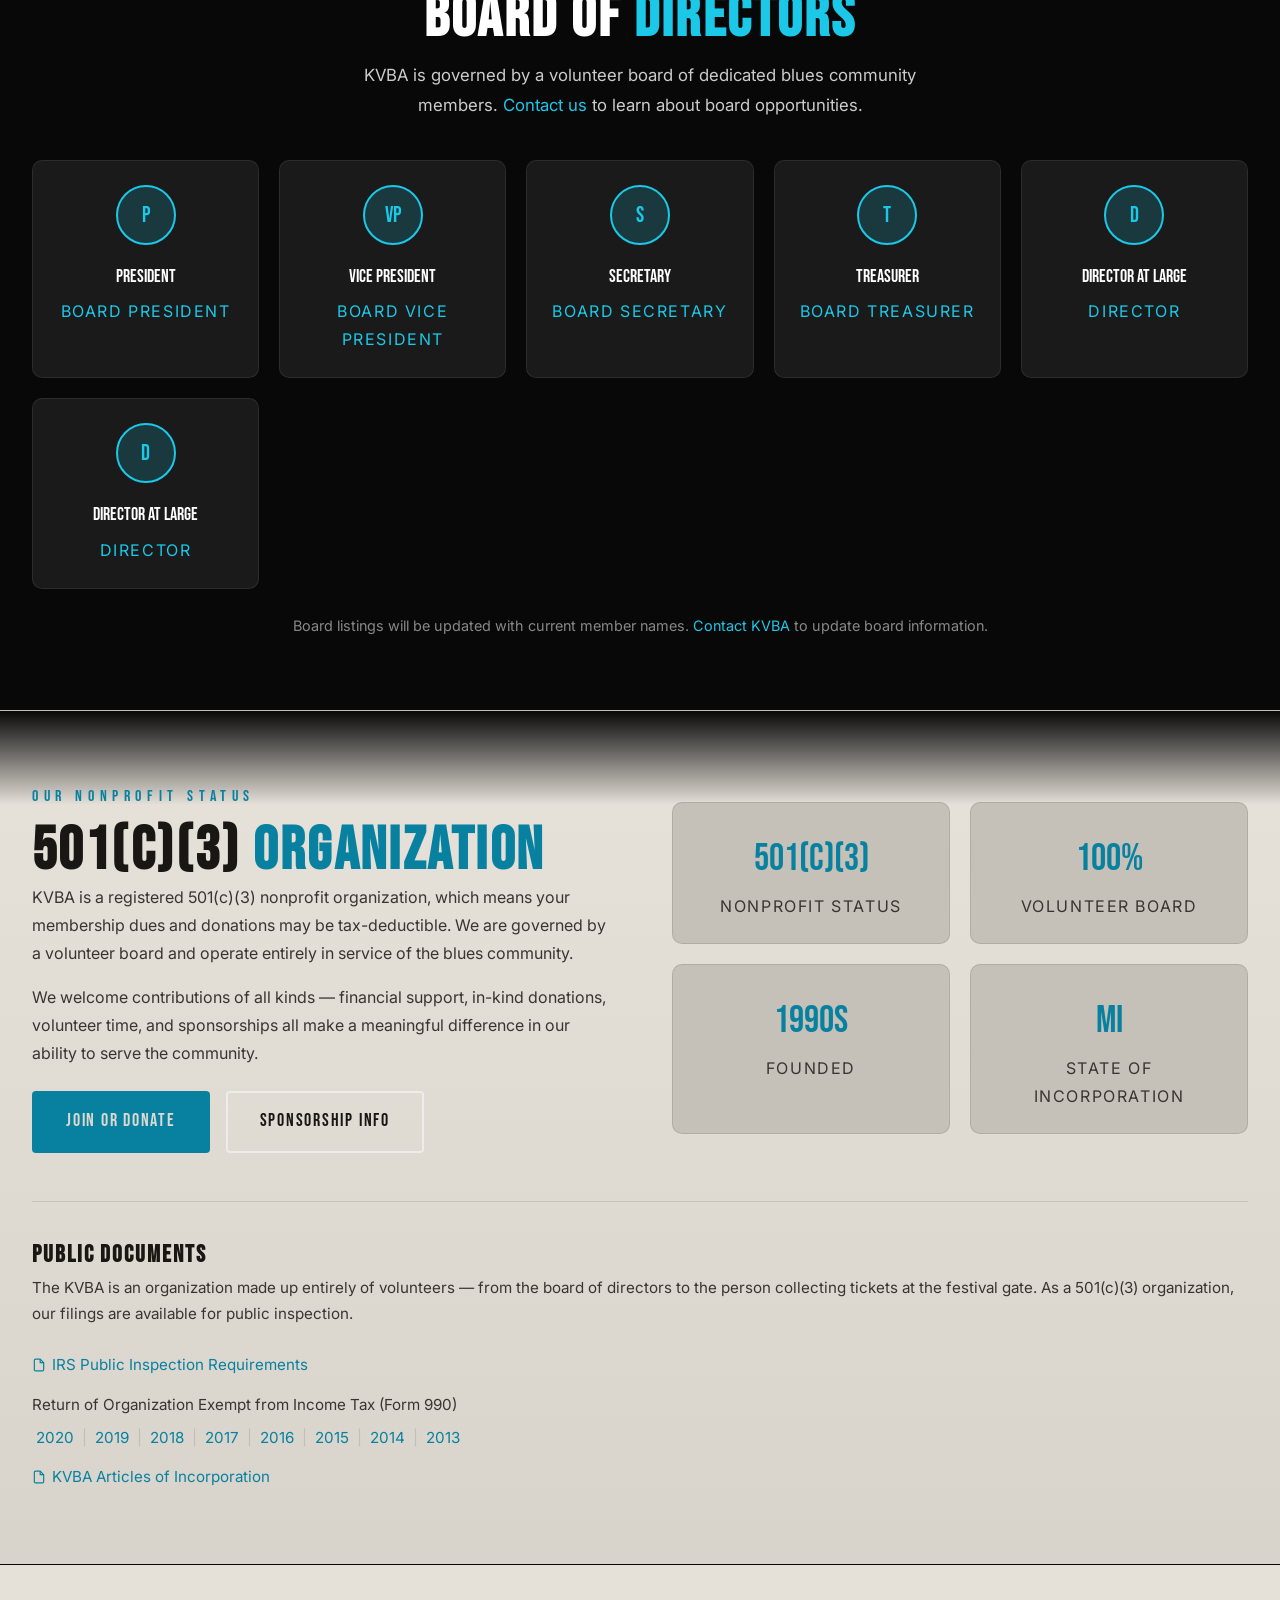
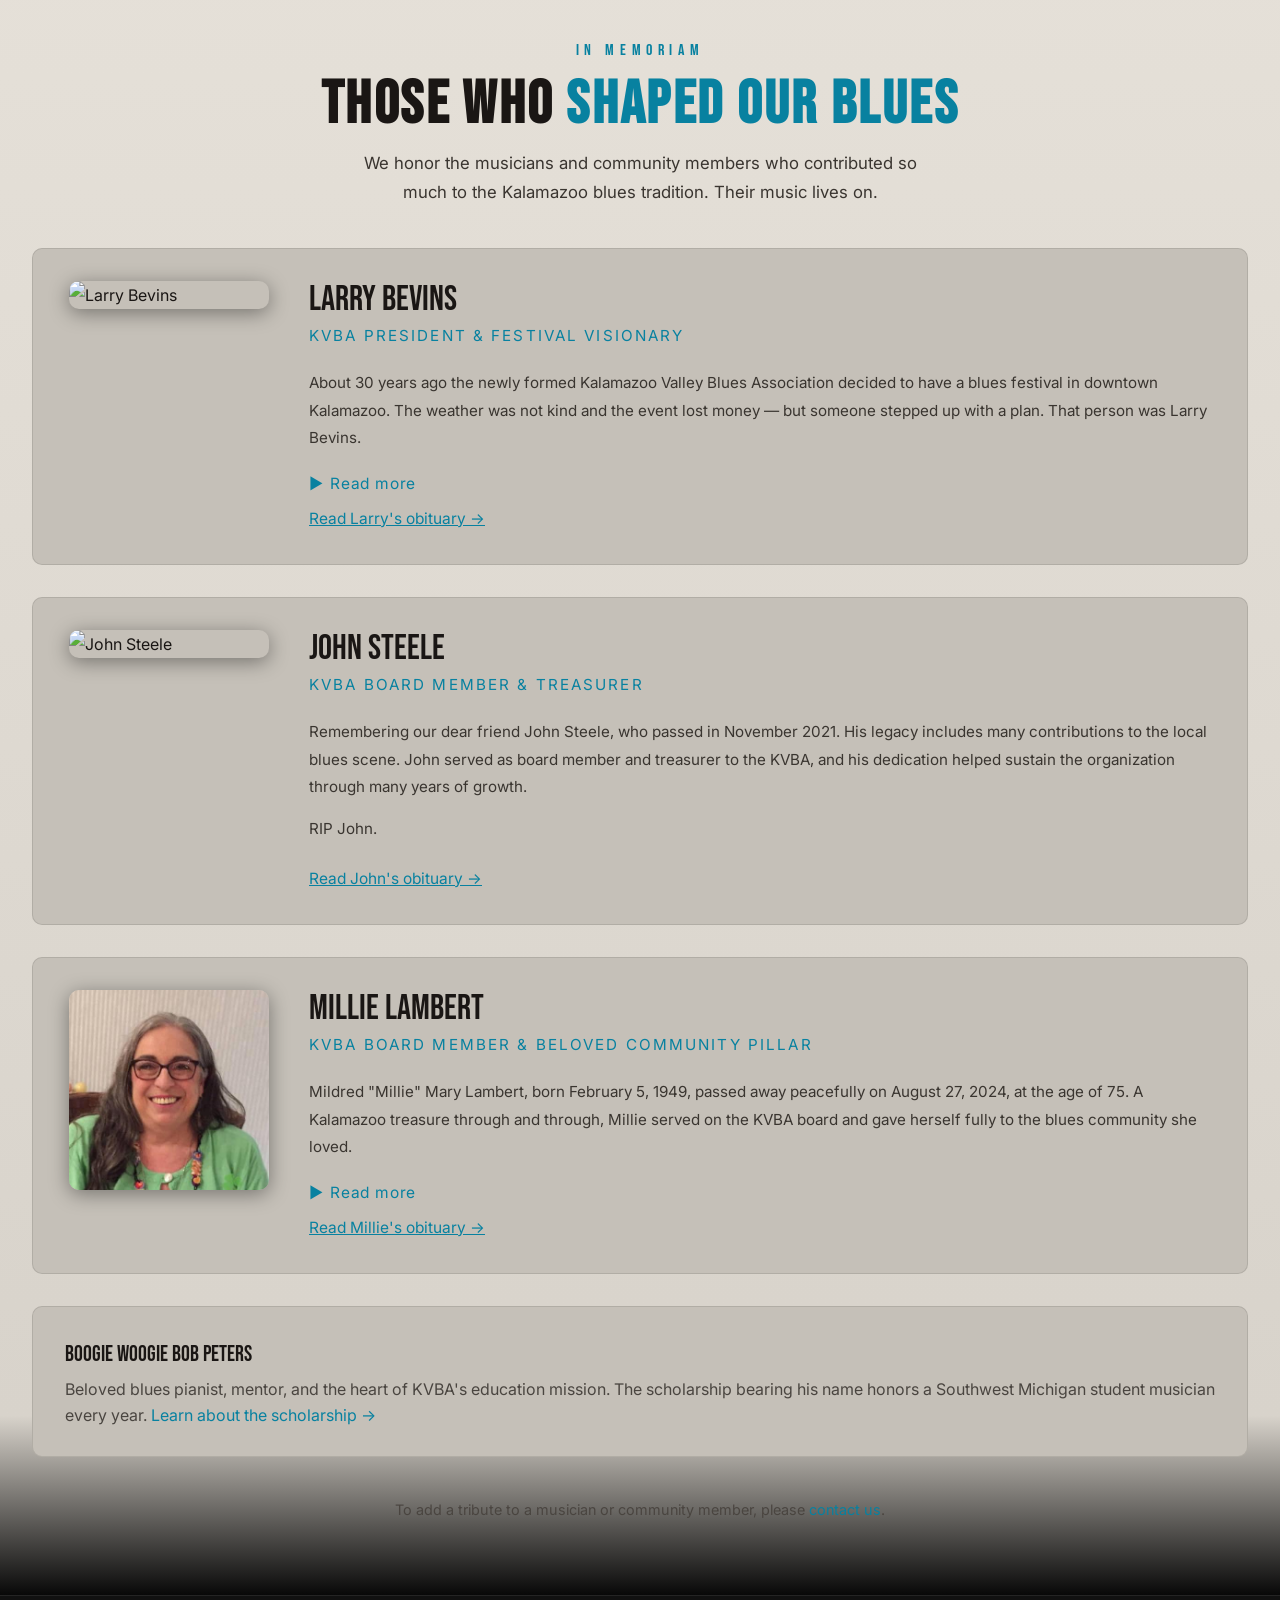
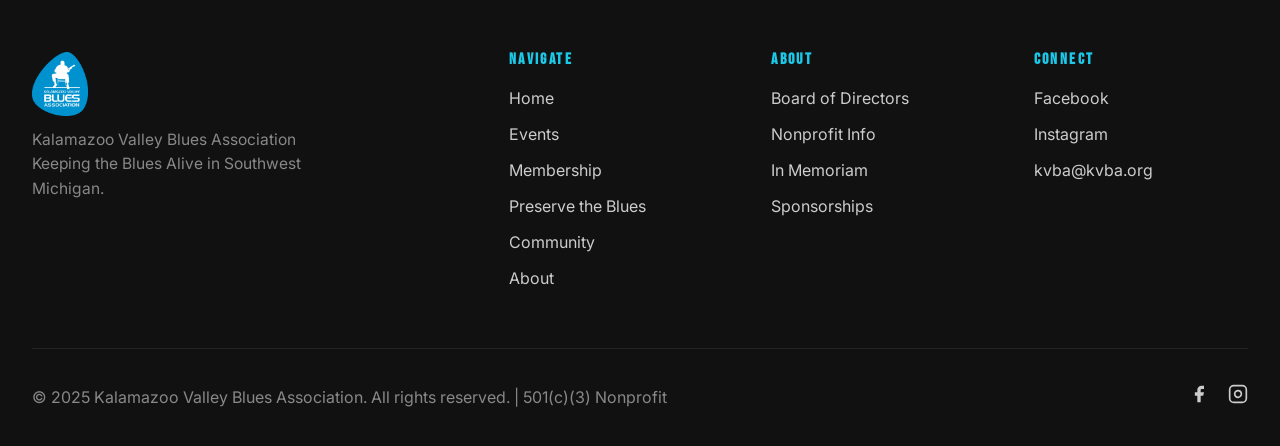
==== commit 6bdec72e: "Accessiblity updates" ====
--- a/about.html
+++ b/about.html
@@ -41,7 +41,7 @@
     }
     .tribute-role {
       color: var(--blue);
-      font-size: 0.78rem;
+      font-size: 0.95rem;
       letter-spacing: 0.14em;
       text-transform: uppercase;
       margin-bottom: 1.25rem;
@@ -57,7 +57,7 @@
       display: inline-block;
       margin-top: 0.5rem;
       color: var(--blue);
-      font-size: 0.85rem;
+      font-size: 0.97rem;
       text-decoration: underline;
     }
     .tribute-obit:hover { opacity: 0.8; }
@@ -67,7 +67,7 @@
     .bio-full.open { display: block; }
     .bio-toggle {
       background: none; border: none; cursor: pointer;
-      color: var(--blue); font-size: 0.85rem; padding: 0.5rem 0 0;
+      color: var(--blue); font-size: 0.97rem; padding: 0.5rem 0 0;
       letter-spacing: 0.05em; display: inline-flex; align-items: center; gap: 0.4rem;
     }
     .bio-toggle:hover { opacity: 0.8; }
@@ -80,7 +80,7 @@
       display: flex; align-items: center; gap: 1.5rem;
     }
     .memorial-card-sm .name { font-family: var(--heading); font-size: 1.4rem; margin-bottom: 0.2rem; }
-    .memorial-card-sm .note { color: var(--gray); font-size: 0.88rem; line-height: 1.6; }
+    .memorial-card-sm .note { color: var(--gray); font-size: 1rem; line-height: 1.6; }
   </style>
 </head>
 <body>
@@ -117,7 +117,6 @@
       <ul class="dropdown">
         <li><a href="membership.html">Membership</a></li>
         <li><a href="sponsorship.html">Sponsorship</a></li>
-        <li><a href="scholarship.html">Scholarship</a></li>
       </ul>
     </li>
     <li class="has-dropdown">
@@ -125,6 +124,7 @@
       <ul class="dropdown">
         <li><a href="bands.html">Community Bands</a></li>
         <li><a href="preserve.html">Preserve the Blues</a></li>
+        <li><a href="scholarship.html">Scholarship</a></li>
       </ul>
     </li>
     <li><a href="about.html">About</a></li>
--- a/assets/css/style.css
+++ b/assets/css/style.css
@@ -23,7 +23,7 @@
 /* ─── RESET ─────────────────────────────────────────────── */
 *, *::before, *::after { box-sizing: border-box; margin: 0; padding: 0; }
 html  { scroll-behavior: smooth; overflow-x: hidden; }
-body  { background: var(--bg); color: var(--white); font-family: var(--body); line-height: 1.65; overflow-x: hidden; max-width: 100%; }
+body  { background: var(--bg); color: var(--white); font-family: var(--body); line-height: 1.75; overflow-x: hidden; max-width: 100%; }
 img   { max-width: 100%; height: auto; display: block; }
 a     { color: inherit; text-decoration: none; }
 ul    { list-style: none; }
@@ -36,7 +36,7 @@
 h3 { font-size: clamp(1.3rem, 3vw, 2rem); }
 .blue         { color: var(--blue); }
 .section-label {
-  display: block; font-family: var(--heading); font-size: 0.85rem;
+  display: block; font-family: var(--heading); font-size: 1rem;
   letter-spacing: 0.35em; color: var(--blue); text-transform: uppercase; margin-bottom: 0.5rem;
 }
 
@@ -80,7 +80,7 @@
 .nav-logo-img    { height: 52px; width: auto; object-fit: contain; display: block; }
 .nav-links { display: flex; align-items: center; gap: 1.75rem; }
 .nav-links a {
-  font-family: var(--heading); font-size: 0.95rem; letter-spacing: 0.1em;
+  font-family: var(--heading); font-size: 1rem; letter-spacing: 0.1em;
   color: var(--light); transition: color var(--ease); position: relative;
 }
 .nav-links a::after {
@@ -136,7 +136,7 @@
 }
 .dropdown li a {
   display: block; padding: 0.55rem 1.3rem;
-  font-size: 0.875rem !important; letter-spacing: 0.06em;
+  font-size: 0.975rem !important; letter-spacing: 0.06em;
   color: rgba(255,255,255,0.72) !important; white-space: nowrap;
   transition: color 0.18s, background 0.18s;
 }
@@ -236,11 +236,11 @@
   align-items: center; justify-content: center; padding: 1.2rem 1rem; flex-shrink: 0;
 }
 .event-date .day   { font-family: var(--heading); font-size: 2.4rem; line-height: 1; }
-.event-date .month { font-family: var(--heading); font-size: 0.75rem; letter-spacing: 0.2em; }
+.event-date .month { font-family: var(--heading); font-size: 1rem; letter-spacing: 0.2em; }
 .event-info        { padding: 1.2rem 1.4rem; flex: 1; }
 .event-info h3     { font-family: var(--heading); font-size: 1.2rem; color: var(--white); margin-bottom: 0.5rem; }
 .event-meta        { display: flex; flex-direction: column; gap: 0.15rem; }
-.event-meta span   { font-size: 0.83rem; color: var(--gray); }
+.event-meta span   { font-size: 1rem; color: var(--light); }
 .event-meta .time  { color: var(--light); }
 .event-meta .venue { color: var(--blue); }
 .events-cta        { text-align: center; }
@@ -300,7 +300,7 @@
 }
 .lb-counter {
   position: absolute; top: 1.25rem; left: 50%; transform: translateX(-50%);
-  color: rgba(255,255,255,0.55); font-size: 0.82rem; letter-spacing: 0.12em;
+  color: rgba(255,255,255,0.55); font-size: 1rem; letter-spacing: 0.12em;
   pointer-events: none;
 }
 .lb-close {
@@ -360,7 +360,7 @@
 .about-stats   { display: grid; grid-template-columns: repeat(2, 1fr); gap: 1.25rem; margin-top: 2rem; }
 .stat          { background: var(--bg-3); border: 1px solid var(--border); border-radius: var(--radius); padding: 1.4rem; text-align: center; }
 .stat-number   { font-family: var(--heading); font-size: 2.4rem; color: var(--blue); display: block; }
-.stat-label    { font-size: 0.78rem; color: var(--gray); text-transform: uppercase; letter-spacing: 0.1em; }
+.stat-label    { font-size: 1rem; color: var(--light); text-transform: uppercase; letter-spacing: 0.1em; }
 .about-img-wrap { position: relative; }
 .about-img-wrap img {
   width: 100%; height: 460px; object-fit: cover;
@@ -381,15 +381,15 @@
 footer { background: var(--bg-2); border-top: 1px solid var(--border); padding: 3.5rem 0 2rem; }
 .footer-grid { display: grid; grid-template-columns: 2fr 1fr 1fr 1fr; gap: 3rem; margin-bottom: 3rem; }
 .footer-logo-img { height: 64px; width: auto; object-fit: contain; margin-bottom: 0.75rem; }
-.footer-brand p { color: var(--gray); font-size: 0.88rem; margin-top: 0.75rem; max-width: 280px; line-height: 1.6; }
+.footer-brand p { color: var(--gray); font-size: 0.975rem; margin-top: 0.75rem; max-width: 280px; line-height: 1.6; }
 .footer-col h4  { font-family: var(--heading); font-size: 1rem; letter-spacing: 0.15em; color: var(--blue); margin-bottom: 1rem; }
 .footer-col li  { margin-bottom: 0.5rem; }
-.footer-col a   { color: var(--gray); font-size: 0.88rem; transition: color var(--ease); }
+.footer-col a   { color: var(--light); font-size: 1rem; transition: color var(--ease); }
 .footer-col a:hover { color: var(--blue); }
 .footer-bottom  { border-top: 1px solid var(--border); padding-top: 2rem; display: flex; justify-content: space-between; align-items: center; flex-wrap: wrap; gap: 1rem; }
-.footer-bottom p { color: var(--gray); font-size: 0.82rem; }
+.footer-bottom p { color: var(--gray); font-size: 1rem; }
 .social-links   { display: flex; gap: 1.2rem; }
-.social-links a { color: var(--gray); font-size: 1.15rem; transition: color var(--ease); }
+.social-links a { color: var(--light); font-size: 1.15rem; transition: color var(--ease); }
 .social-links a:hover { color: var(--blue); }
 @media (max-width: 768px) { .footer-grid { grid-template-columns: 1fr 1fr; } .footer-brand { grid-column: span 2; } }
 @media (max-width: 480px) { .footer-grid { grid-template-columns: 1fr; } .footer-brand { grid-column: span 1; } }
@@ -415,7 +415,7 @@
 .event-card-lg .event-date .day { font-size: 3rem; }
 .event-card-lg .event-info { padding: 2rem 2.5rem; }
 .event-card-lg .event-info h3 { font-size: 1.7rem; margin-bottom: 0.6rem; }
-.event-desc { color: var(--light); font-size: 0.95rem; margin-top: 0.5rem; }
+.event-desc { color: var(--light); font-size: 1rem; margin-top: 0.5rem; }
 .month-header {
   font-family: var(--heading); font-size: 1.6rem; letter-spacing: 0.2em;
   color: var(--blue); margin: 3rem 0 1.5rem; padding-bottom: 0.5rem;
@@ -443,10 +443,10 @@
 }
 .membership-card h3 { font-size: 1.5rem; margin-bottom: 0.4rem; }
 .membership-price { font-family: var(--heading); font-size: 3.2rem; color: var(--blue); line-height: 1; margin: 1rem 0 0.2rem; }
-.membership-price span { font-size: 0.95rem; color: var(--gray); display: block; }
+.membership-price span { font-size: 1rem; color: var(--gray); display: block; }
 .membership-benefits { margin: 1.5rem 0; text-align: left; }
 .membership-benefits li {
-  padding: 0.4rem 0; font-size: 0.9rem; color: var(--light);
+  padding: 0.4rem 0; font-size: 1rem; color: var(--light);
   display: flex; align-items: flex-start; gap: 0.5rem; border-bottom: 1px solid var(--border);
 }
 .membership-benefits li:last-child { border-bottom: none; }
@@ -456,7 +456,7 @@
 .perk-card     { background: var(--bg-3); border: 1px solid var(--border); border-radius: var(--radius); padding: 1.75rem; }
 .perk-icon     { font-size: 2rem; margin-bottom: 0.75rem; }
 .perk-card h3  { font-size: 1.2rem; margin-bottom: 0.5rem; }
-.perk-card p   { color: var(--light); font-size: 0.9rem; }
+.perk-card p   { color: var(--light); font-size: 1rem; }
 
 /* ─── PRESERVE PAGE ─────────────────────────────────────────────── */
 .preserve-intro { display: grid; grid-template-columns: 1fr 1fr; gap: 4rem; align-items: center; margin-bottom: 3.5rem; }
@@ -468,7 +468,7 @@
 .program-card:hover { transform: translateY(-3px); border-color: rgba(28,200,232,0.3); }
 .program-icon  { font-size: 2.4rem; margin-bottom: 1rem; }
 .program-card h3 { font-size: 1.4rem; margin-bottom: 0.75rem; }
-.program-card p  { color: var(--light); font-size: 0.93rem; }
+.program-card p  { color: var(--light); font-size: 1rem; }
 @media (max-width: 900px) {
   .preserve-intro { grid-template-columns: 1fr; gap: 2rem; }
   .preserve-intro img { height: 260px; }
@@ -486,14 +486,14 @@
 .band-card:hover .band-img img { transform: scale(1.06); }
 .band-info   { padding: 1.5rem; }
 .band-info h3 { font-size: 1.3rem; margin-bottom: 0.4rem; }
-.band-genre  { color: var(--blue); font-size: 0.78rem; font-weight: 600; text-transform: uppercase; letter-spacing: 0.15em; margin-bottom: 0.5rem; display: block; }
-.band-info p { color: var(--gray); font-size: 0.88rem; }
+.band-genre  { color: var(--blue); font-size: 1rem; font-weight: 600; text-transform: uppercase; letter-spacing: 0.15em; margin-bottom: 0.5rem; display: block; }
+.band-info p { color: var(--light); font-size: 1rem; }
 .venues-section { background: var(--bg-2); border-top: 1px solid var(--border); }
 .venues-grid    { display: grid; grid-template-columns: repeat(auto-fill, minmax(220px, 1fr)); gap: 1.25rem; }
 .venue-card     { background: var(--bg-3); border: 1px solid var(--border); border-radius: var(--radius); padding: 1.5rem; transition: border-color var(--ease); }
 .venue-card:hover { border-color: rgba(28,200,232,0.4); }
 .venue-card h3  { font-size: 1.1rem; margin-bottom: 0.4rem; }
-.venue-card p   { color: var(--gray); font-size: 0.85rem; line-height: 1.5; }
+.venue-card p   { color: var(--light); font-size: 1rem; line-height: 1.5; }
 
 /* ─── ABOUT PAGE ─────────────────────────────────────────────── */
 .mission-block {
@@ -515,7 +515,7 @@
   margin: 0 auto 1rem; font-family: var(--heading); font-size: 1.4rem; color: var(--blue);
 }
 .board-card .name { font-family: var(--heading); font-size: 1.15rem; margin-bottom: 0.25rem; }
-.board-card .role { color: var(--blue); font-size: 0.78rem; text-transform: uppercase; letter-spacing: 0.1em; }
+.board-card .role { color: var(--blue); font-size: 1rem; text-transform: uppercase; letter-spacing: 0.1em; }
 @media (max-width: 900px) {
   .history-grid { grid-template-columns: 1fr; gap: 2rem; }
   .history-img img { height: 260px; }
@@ -537,7 +537,7 @@
 .section-light {
   --white:     #1a1614;
   --light:     #3a3530;
-  --gray:      #6b645e;
+  --gray:      #4a4540;
   --border:    rgba(0, 0, 0, 0.10);
   --bg:        #ddd8d0;
   --bg-2:      #d0cbc3;
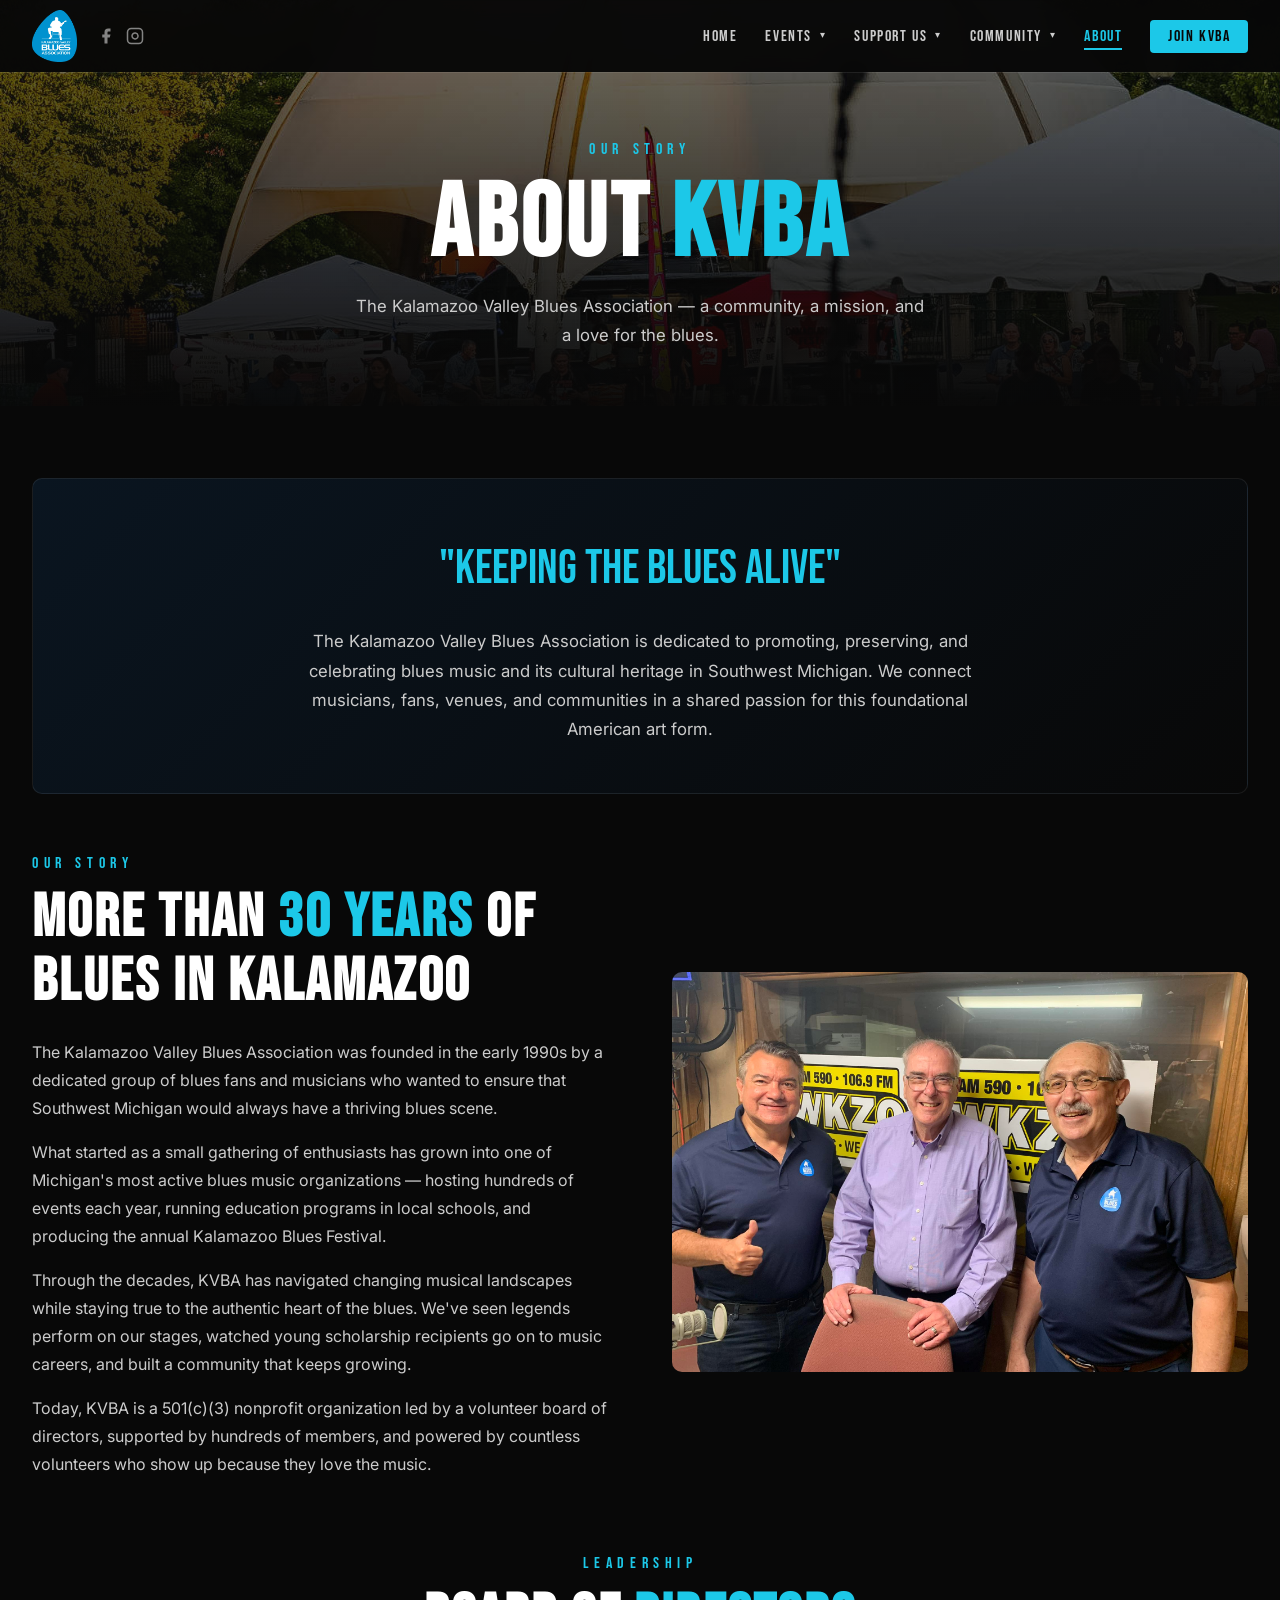
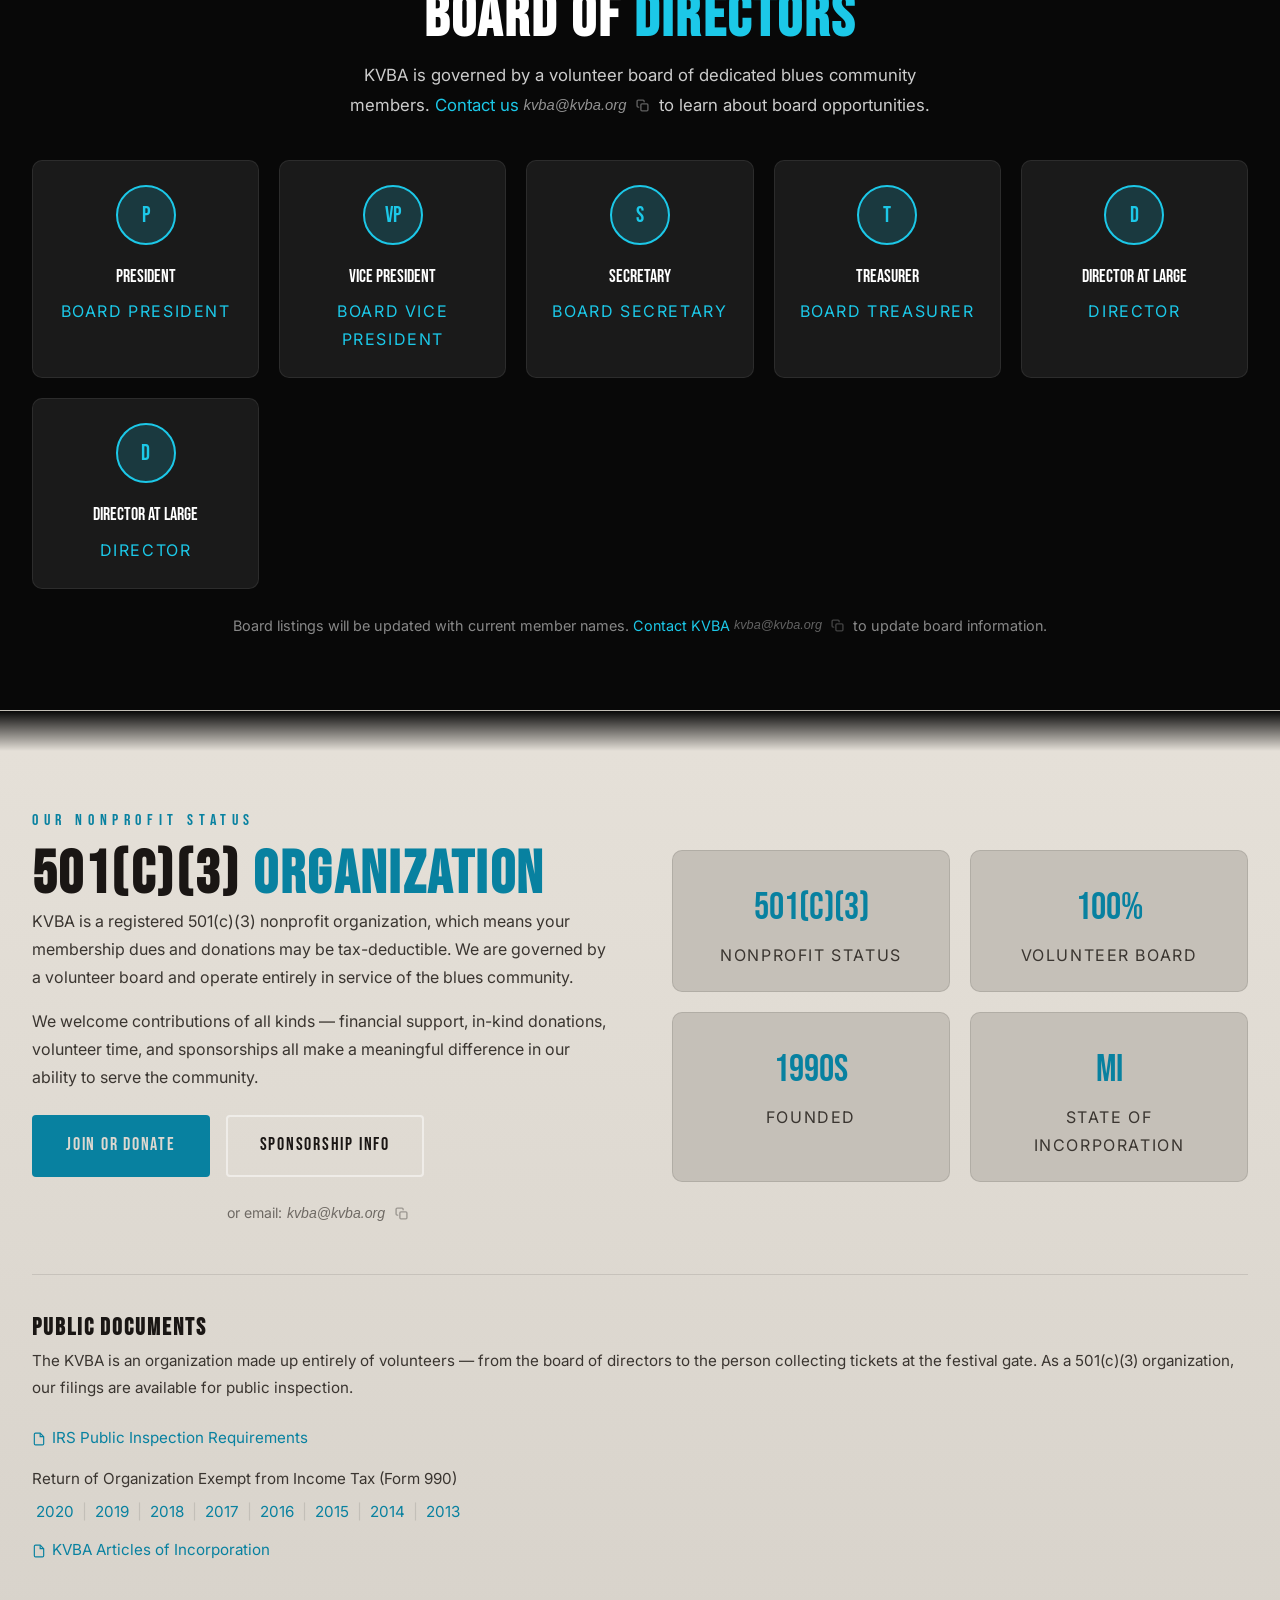
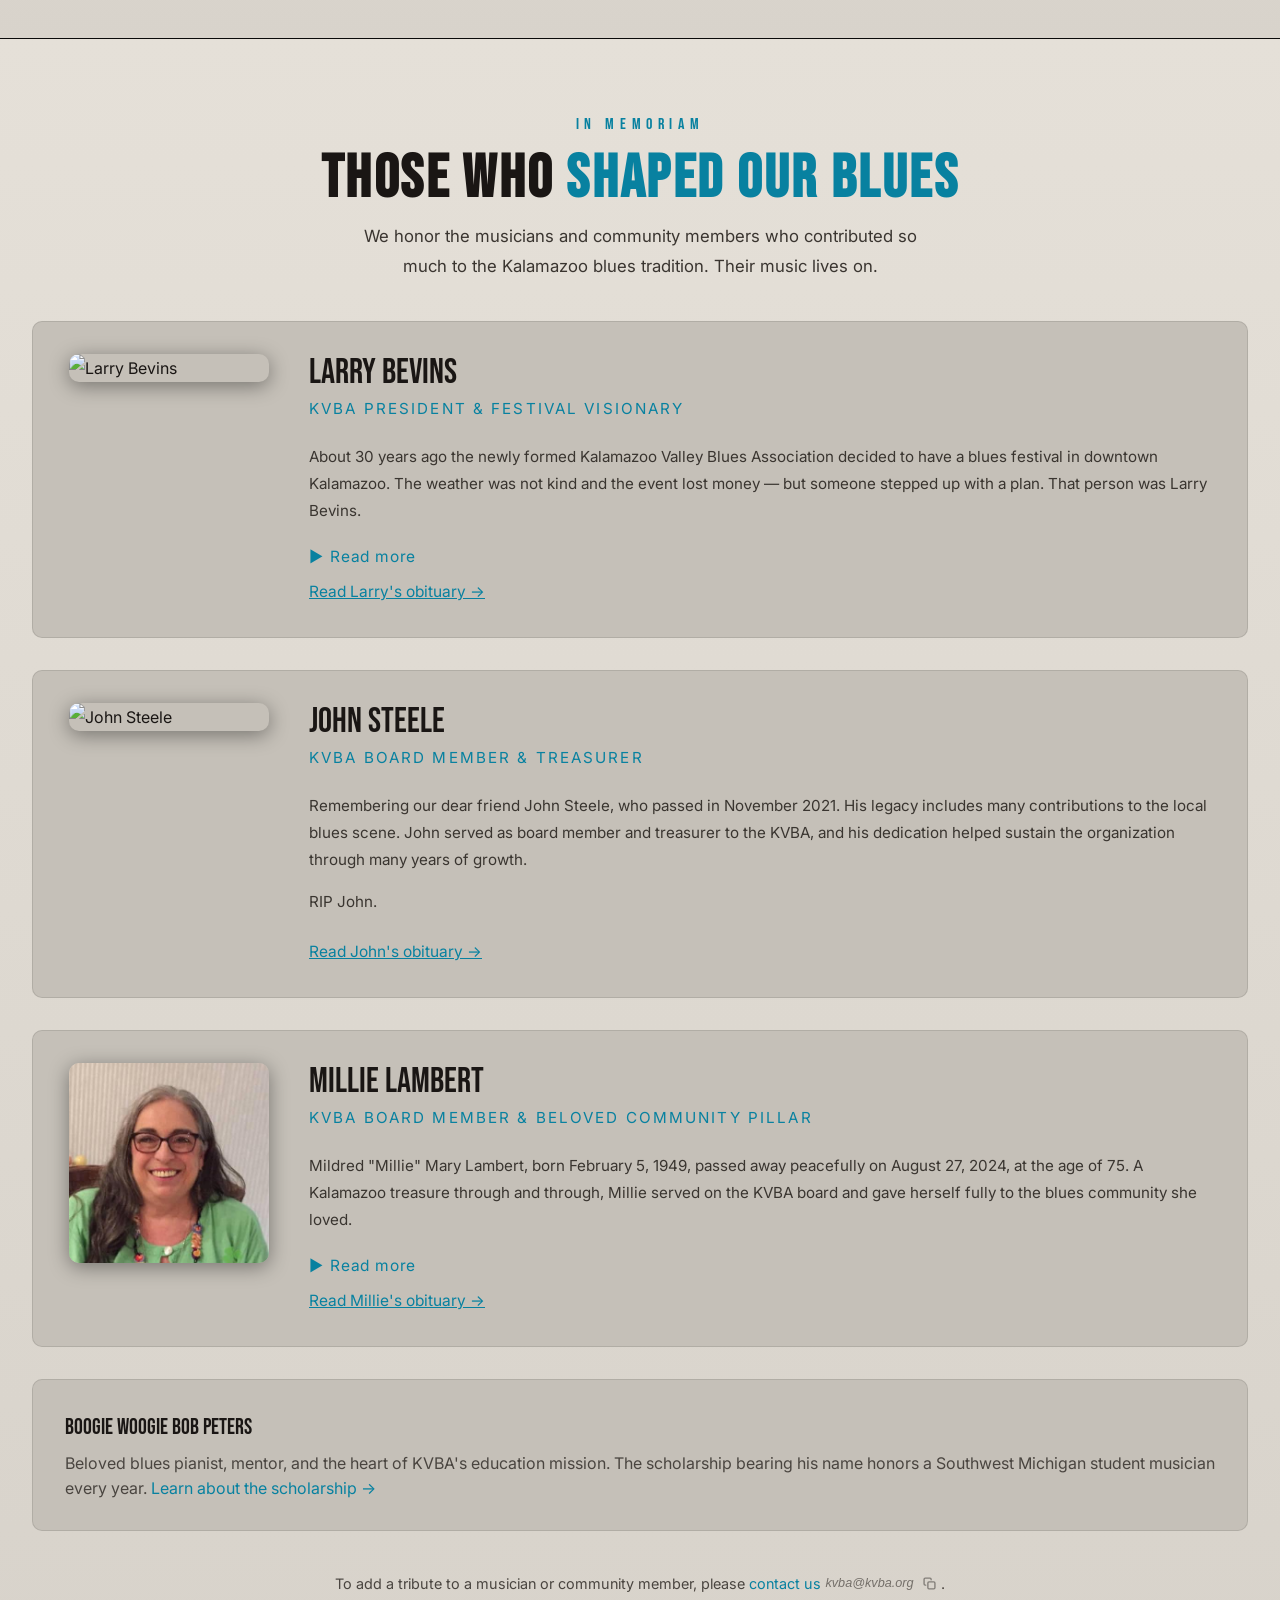
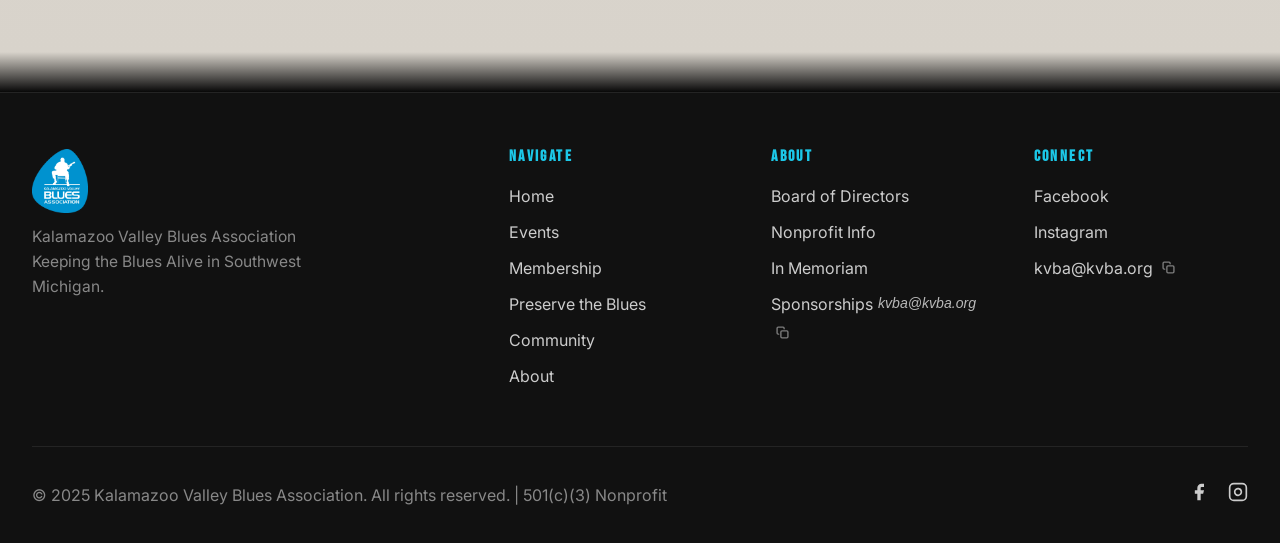
==== commit c1564436: "SEO improvements — meta descriptions, location keywords, sitemap, robots.txt" ====
--- a/about.html
+++ b/about.html
@@ -3,8 +3,8 @@
 <head>
   <meta charset="UTF-8" />
   <meta name="viewport" content="width=device-width, initial-scale=1.0" />
-  <title>About | Kalamazoo Valley Blues Association</title>
-  <meta name="description" content="Learn about the Kalamazoo Valley Blues Association — our mission, history, board of directors, and commitment to keeping the blues alive." />
+  <title>About KVBA | Kalamazoo Valley Blues Association</title>
+  <meta name="description" content="Learn about the Kalamazoo Valley Blues Association — over 30 years keeping blues music alive in Kalamazoo, MI and Southwest Michigan. Our mission, history, and board of directors." />
   <link rel="preconnect" href="https://fonts.googleapis.com" />
   <link rel="preconnect" href="https://fonts.gstatic.com" crossorigin />
   <link href="https://fonts.googleapis.com/css2?family=Bebas+Neue&family=Inter:wght@300;400;500;600;700&display=swap" rel="stylesheet" />
@@ -82,6 +82,14 @@
     .memorial-card-sm .name { font-family: var(--heading); font-size: 1.4rem; margin-bottom: 0.2rem; }
     .memorial-card-sm .note { color: var(--gray); font-size: 1rem; line-height: 1.6; }
   </style>
+  <!-- Google tag (gtag.js) -->
+  <script async src="https://www.googletagmanager.com/gtag/js?id=G-MRCHQHKWJD"></script>
+  <script>
+    window.dataLayer = window.dataLayer || [];
+    function gtag(){dataLayer.push(arguments);}
+    gtag('js', new Date());
+    gtag('config', 'G-MRCHQHKWJD');
+  </script>
 </head>
 <body>
 
@@ -154,9 +162,9 @@
     <div class="history-grid reveal">
       <div class="history-text">
         <span class="section-label">Our Story</span>
-        <h2>More Than <span class="blue">30 Years</span> of the Blues</h2>
+        <h2>More Than <span class="blue">30 Years</span> of Blues in Kalamazoo</h2>
         <p>The Kalamazoo Valley Blues Association was founded in the early 1990s by a dedicated group of blues fans and musicians who wanted to ensure that Southwest Michigan would always have a thriving blues scene.</p>
-        <p>What started as a small gathering of enthusiasts has grown into one of Michigan's most active blues organizations — hosting hundreds of events each year, running education programs in local schools, and producing the annual Kalamazoo Blues Festival.</p>
+        <p>What started as a small gathering of enthusiasts has grown into one of Michigan's most active blues music organizations — hosting hundreds of events each year, running education programs in local schools, and producing the annual Kalamazoo Blues Festival.</p>
         <p>Through the decades, KVBA has navigated changing musical landscapes while staying true to the authentic heart of the blues. We've seen legends perform on our stages, watched young scholarship recipients go on to music careers, and built a community that keeps growing.</p>
         <p>Today, KVBA is a 501(c)(3) nonprofit organization led by a volunteer board of directors, supported by hundreds of members, and powered by countless volunteers who show up because they love the music.</p>
       </div>
--- a/assets/css/style.css
+++ b/assets/css/style.css
@@ -545,21 +545,42 @@
   --blue:      #0881a0;
   --blue-dark: #0e7490;
   --blue-glow: rgba(8, 145, 178, 0.10);
-  /* Isolated section: fade in from dark at top AND fade out to dark at bottom */
-  background:  linear-gradient(180deg, #080808 0%, #e5e0d8 11%, #d8d3cb 89%, #080808 100%);
+  /*
+   * Pixel-based stops keep the fade zone a fixed 40 px regardless of section
+   * height, so no text ever lands in the transition band.
+   * 6 rem (96 px) top/bottom padding gives a 56 px safety buffer above content.
+   */
+  background:  linear-gradient(180deg,
+    #080808 0,
+    #e5e0d8 40px,
+    #d8d3cb calc(100% - 40px),
+    #080808 100%
+  );
+  padding: 6rem 0;
   color:       var(--white); /* explicit so children inherit dark text */
 }
 /* Section immediately following another light section: no fade-in at top */
 .section-light + .section-light {
-  background: linear-gradient(180deg, #e5e0d8 0%, #d8d3cb 89%, #080808 100%);
+  background: linear-gradient(180deg,
+    #e5e0d8 0,
+    #d8d3cb calc(100% - 40px),
+    #080808 100%
+  );
+  padding-top: 4.5rem; /* no top fade — reset to default */
 }
 /* Section immediately preceding another light section: no fade-out at bottom */
 .section-light:has(+ .section-light) {
-  background: linear-gradient(180deg, #080808 0%, #e5e0d8 11%, #d8d3cb 100%);
+  background: linear-gradient(180deg,
+    #080808 0,
+    #e5e0d8 40px,
+    #d8d3cb 100%
+  );
+  padding-bottom: 4.5rem; /* no bottom fade — reset to default */
 }
 /* Middle section sandwiched between two light sections: no fades at all */
 .section-light + .section-light:has(+ .section-light) {
-  background: linear-gradient(180deg, #e5e0d8 0%, #d8d3cb 100%);
+  background: linear-gradient(180deg, #e5e0d8 0, #d8d3cb 100%);
+  padding: 4.5rem 0; /* no fades at all — reset both */
 }
 /* Elements with hardcoded dark backgrounds stay readable inside light sections */
 .section-light .award-callout,
@@ -570,6 +591,61 @@
   color: var(--white);
 }
 
+/* ─── MAILTO COPY HELPER ─────────────────────────────────────────────── */
+/* Wraps inline mailto links so the address + copy button sit inline     */
+.mailto-wrap {
+  display: inline-flex;
+  align-items: center;
+  gap: 0.3em;
+  flex-wrap: wrap;
+}
+/* Small italic hint showing the email address when the link label isn't one */
+.mailto-hint {
+  font-size: 0.88em;
+  font-style: italic;
+  opacity: 0.7;
+}
+/* Tiny clipboard icon button */
+.mailto-copy {
+  display: inline-flex;
+  align-items: center;
+  justify-content: center;
+  background: none;
+  border: 1px solid transparent;
+  border-radius: 3px;
+  padding: 2px 4px;
+  color: inherit;
+  opacity: 0.45;
+  cursor: pointer;
+  transition: opacity 0.2s, border-color 0.2s, color 0.2s;
+  vertical-align: middle;
+  line-height: 0;
+  font-family: var(--body);
+}
+.mailto-copy:hover          { opacity: 1; border-color: currentColor; }
+.mailto-copy.copied         { color: #22c55e; opacity: 1; border-color: #22c55e; }
+/* "or email: …" bar shown below button-style mailto links */
+.mailto-btn-bar {
+  margin-top: 0.55rem;
+  font-size: 0.88rem;
+  opacity: 0.75;
+  display: flex;
+  align-items: center;
+  gap: 0.35em;
+  flex-wrap: wrap;
+  /* When inside a flex row (e.g., button group), break to its own centred row */
+  flex-basis: 100%;
+  width: 100%;
+  justify-content: center;
+}
+.mailto-btn-bar .mailto-address {
+  font-style: italic;
+}
+/* In light sections, keep colors on-theme */
+.section-light .mailto-copy         { color: var(--white); }
+.section-light .mailto-copy:hover   { border-color: var(--white); }
+.section-light .mailto-btn-bar      { color: var(--gray); }
+
 /* ─── UTILITIES ─────────────────────────────────────────────── */
 .text-center   { text-align: center; }
 .mt-2 { margin-top: 2rem; }
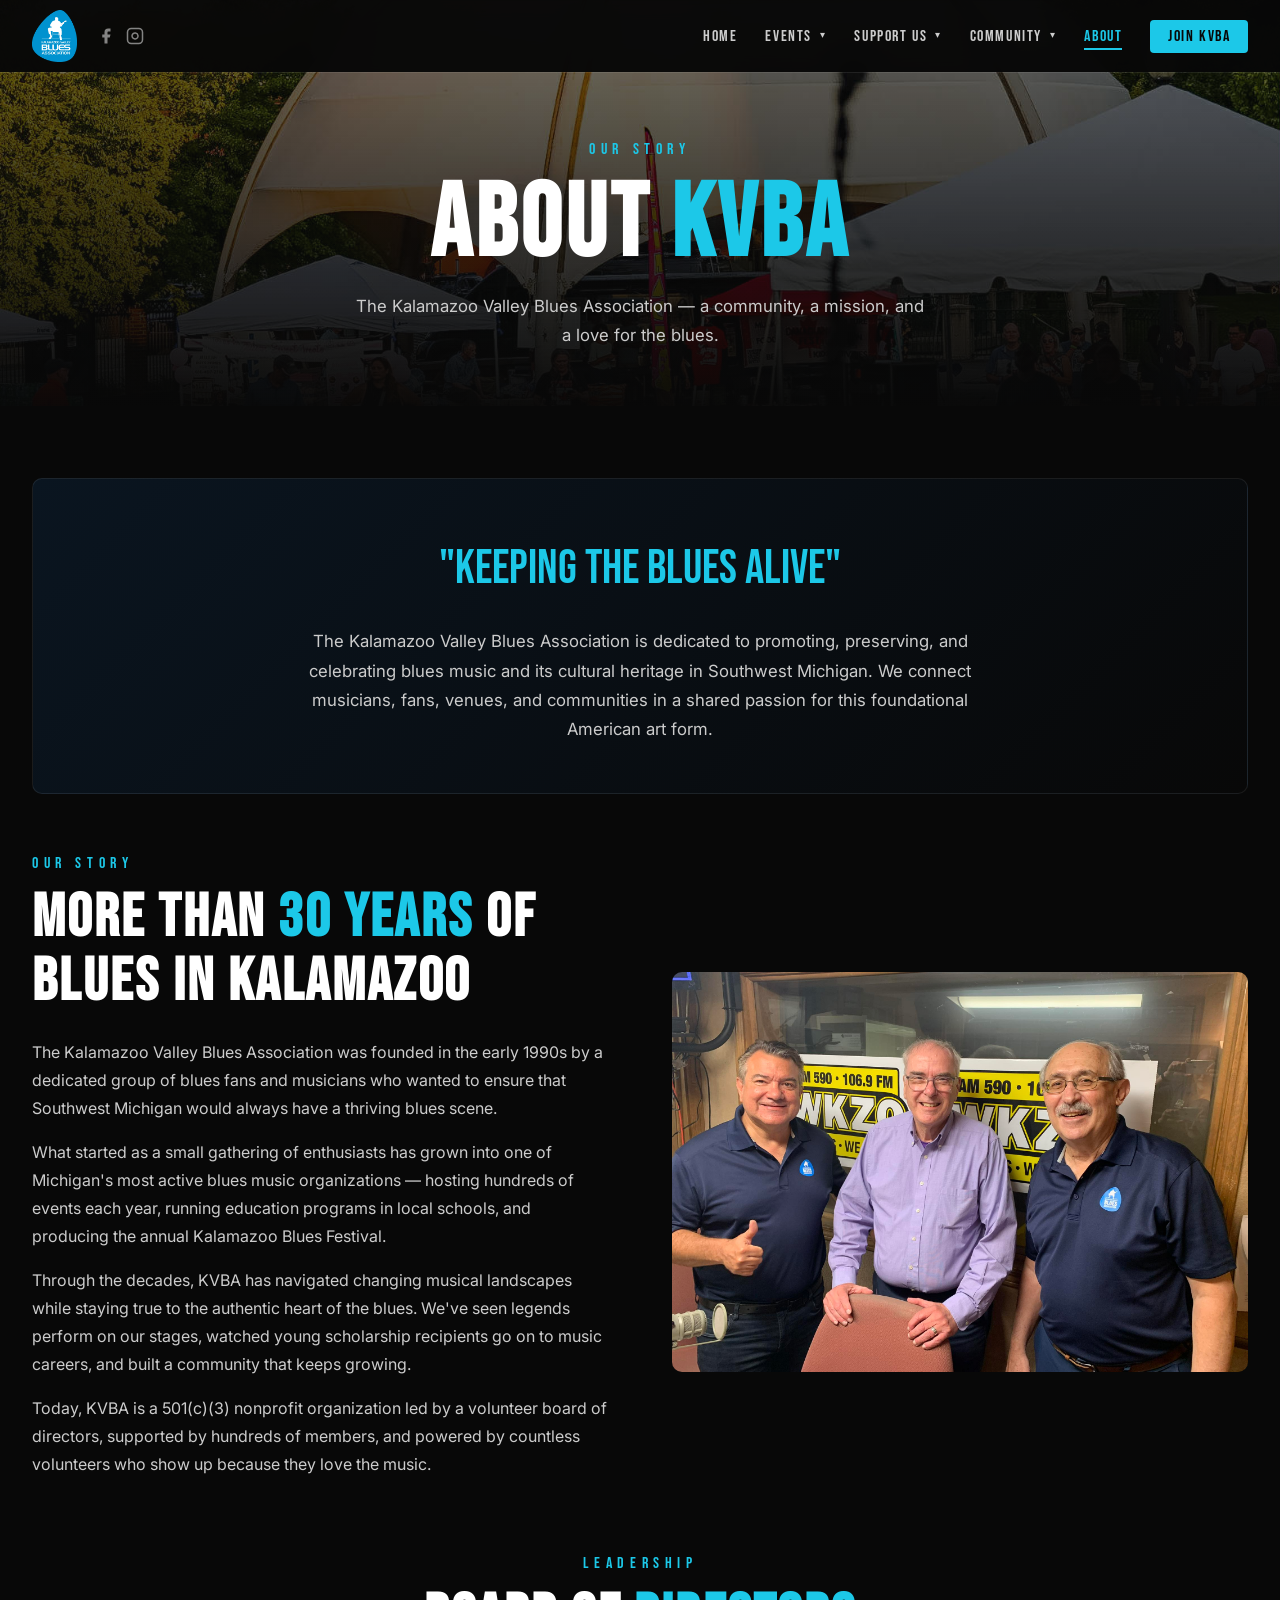
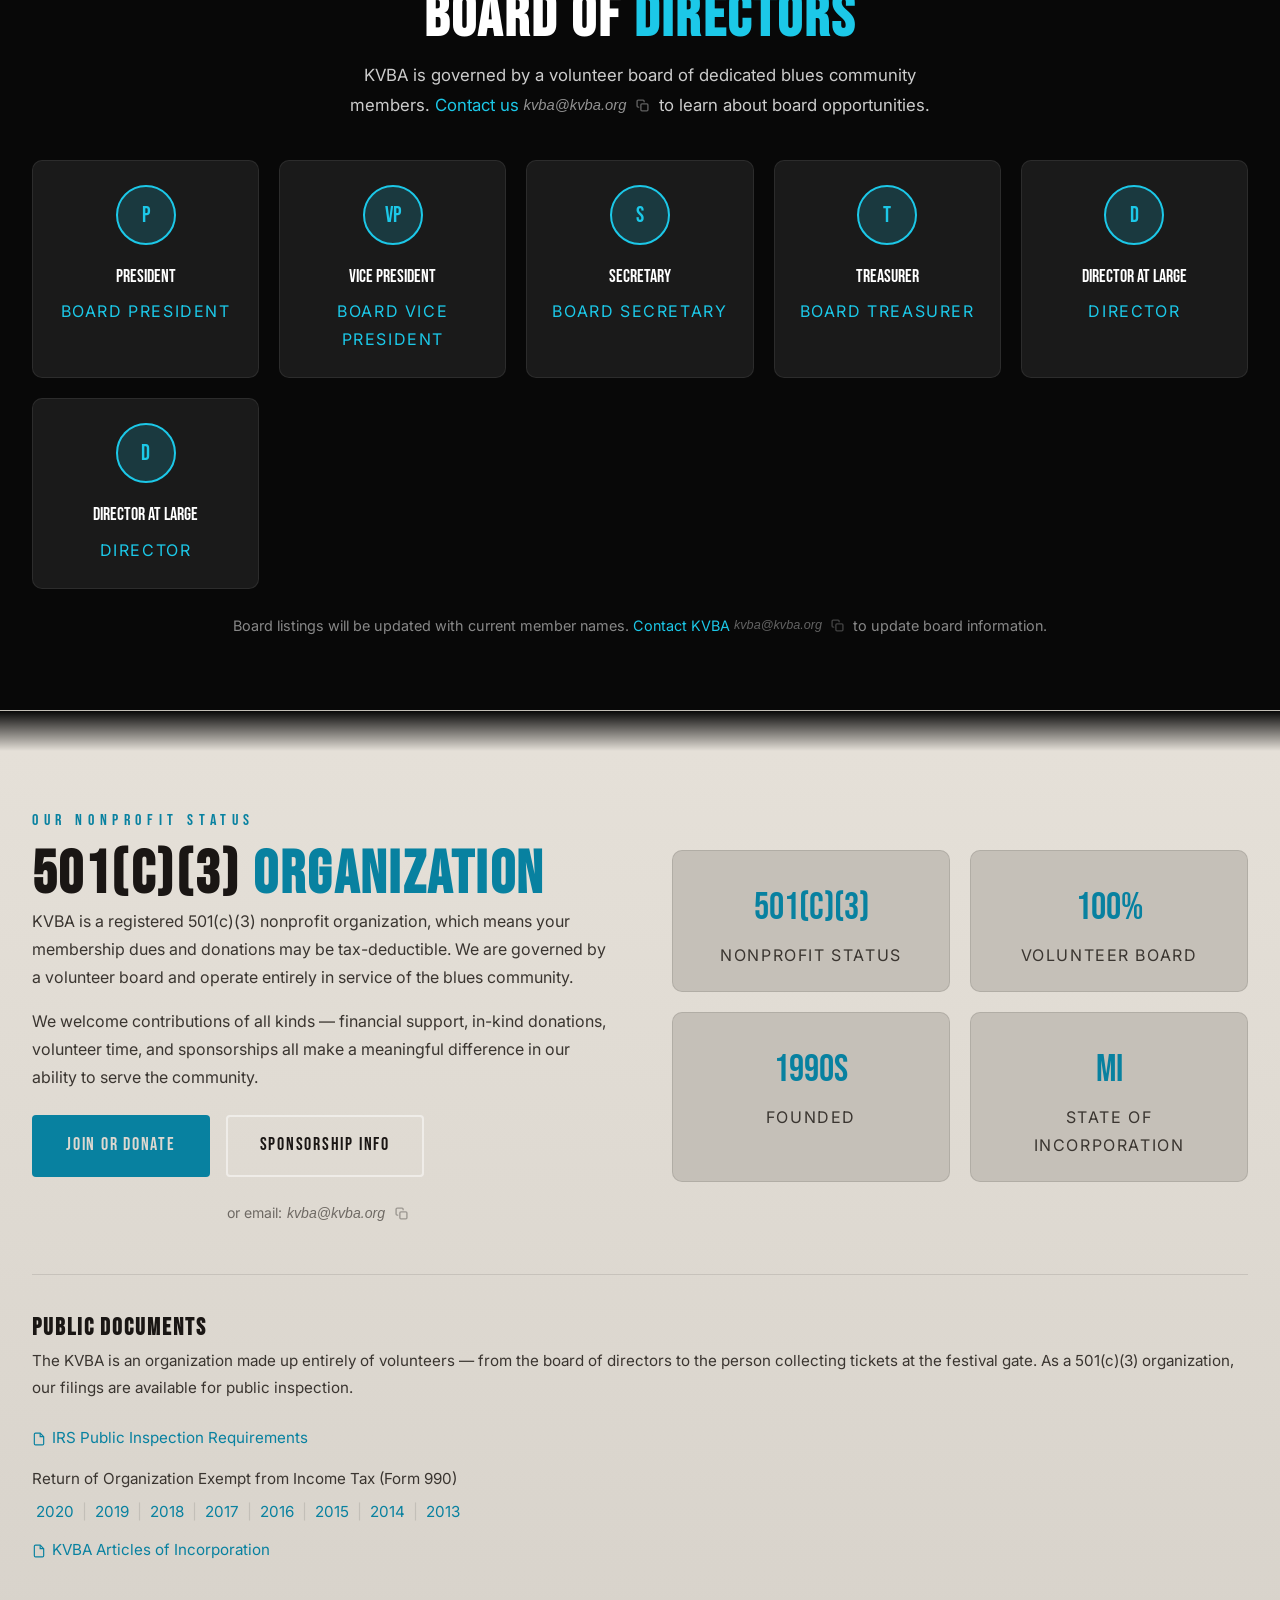
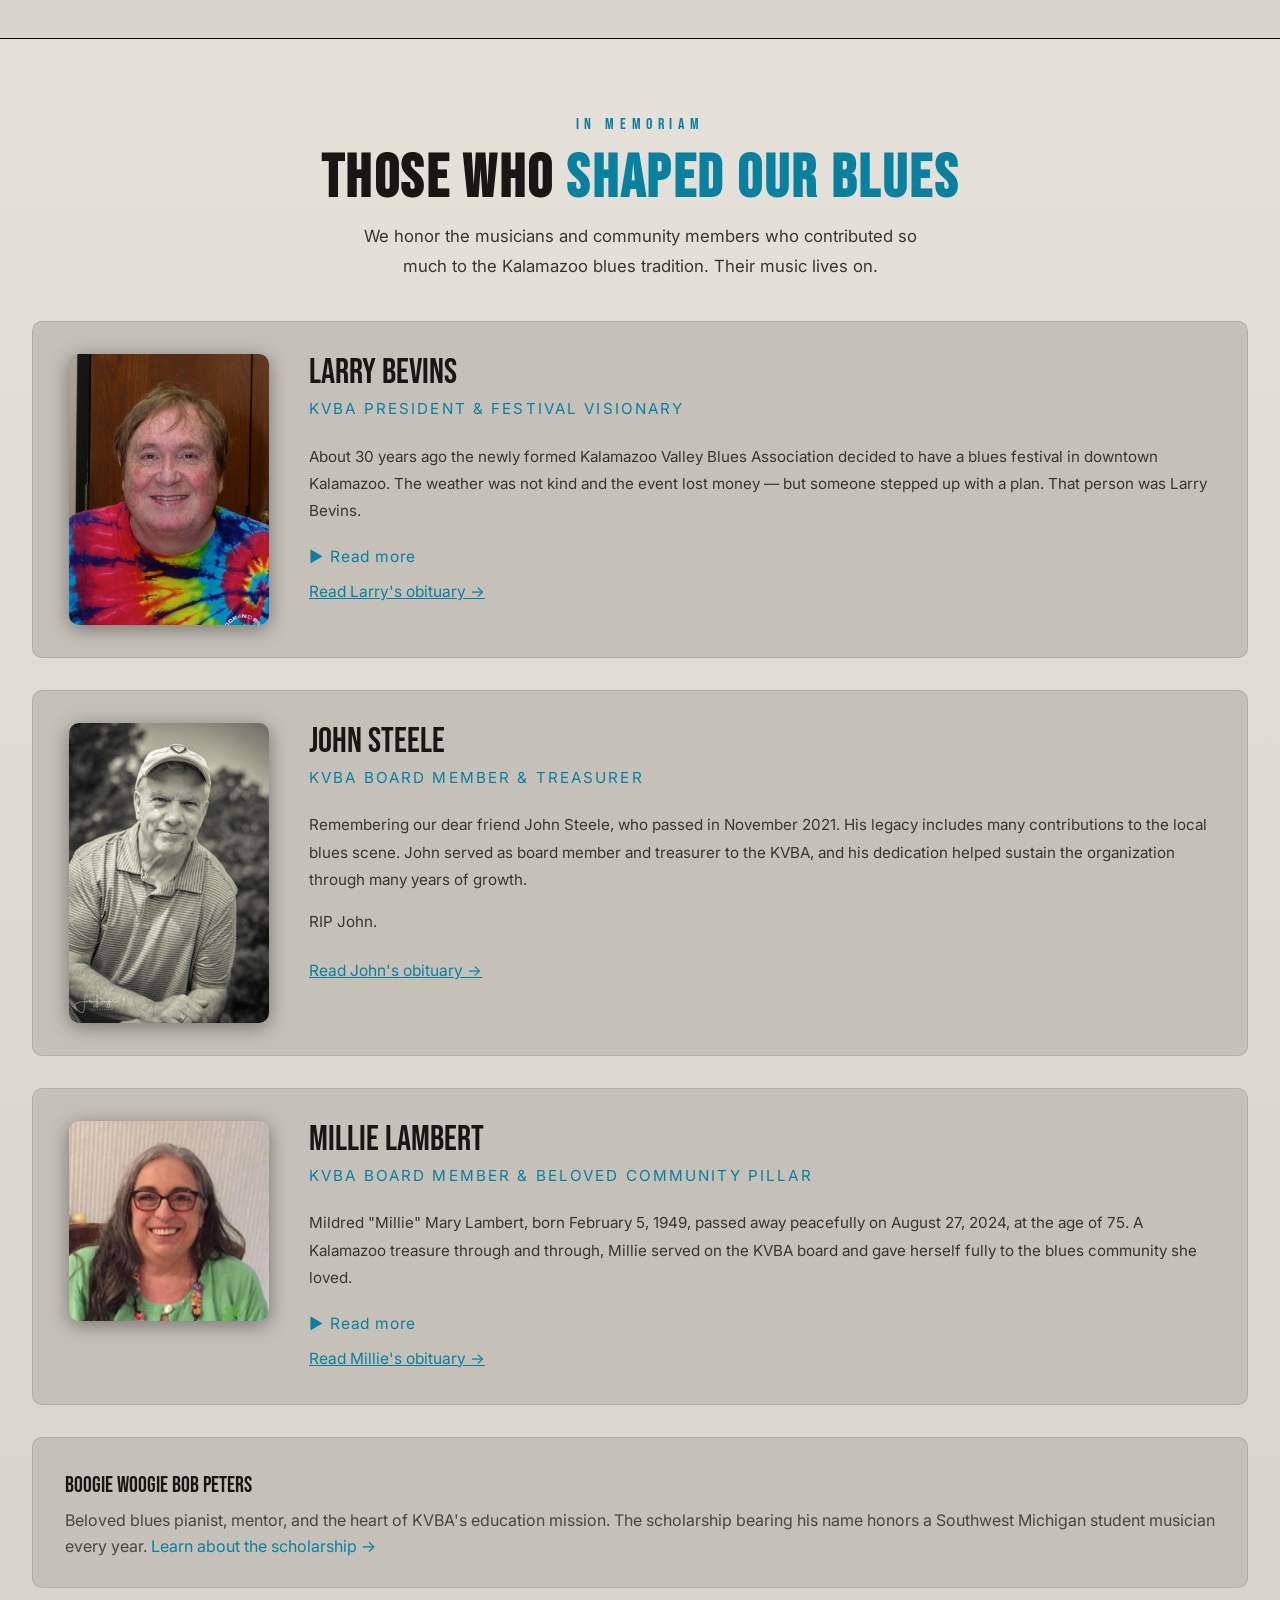
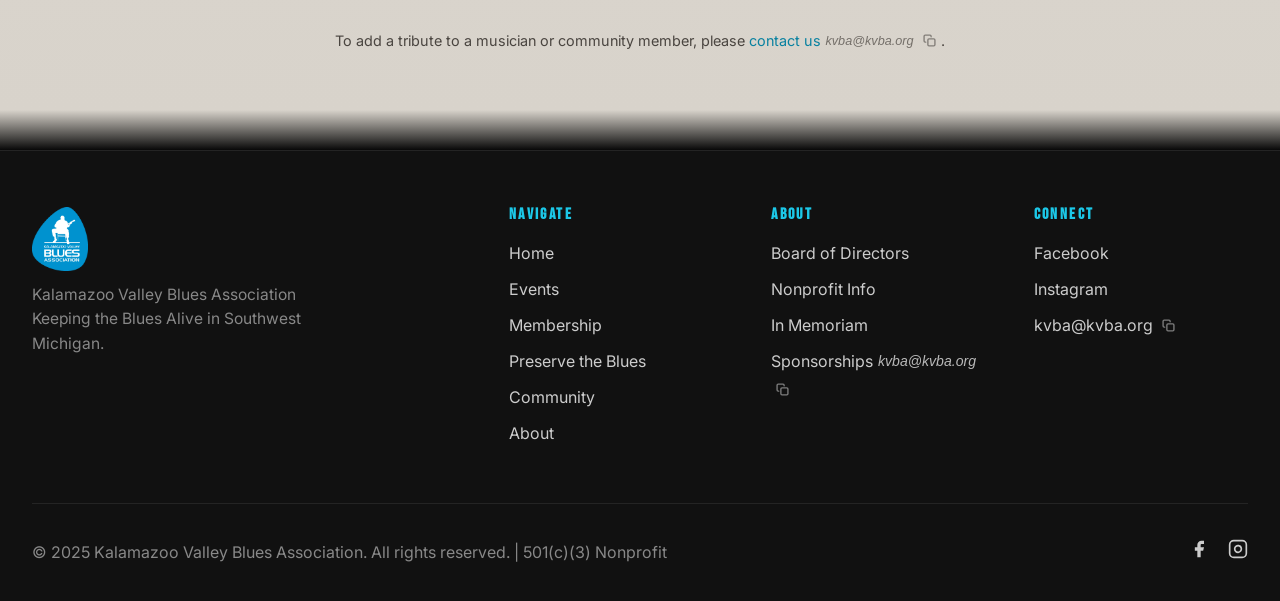
==== commit b4fb1105: "Fix broken memorial photos — serve Larry Bevins and John Steele images locally" ====
--- a/about.html
+++ b/about.html
@@ -311,7 +311,7 @@
     <!-- Larry Bevins -->
     <div class="tribute reveal">
       <div class="tribute-photo">
-        <img src="https://kvba.org/wp-content/uploads/2023/11/BEVINS-LARRY-2-757x1024.png" alt="Larry Bevins" />
+        <img src="assets/images/larry-bevins.png" alt="Larry Bevins" />
       </div>
       <div class="tribute-content">
         <div class="tribute-name">Larry Bevins</div>
@@ -337,7 +337,7 @@
     <!-- John Steele -->
     <div class="tribute reveal">
       <div class="tribute-photo">
-        <img src="https://kvba.org/wp-content/uploads/2022/01/John-Steele-200x300.jpg" alt="John Steele" />
+        <img src="assets/images/john-steele.jpg" alt="John Steele" />
       </div>
       <div class="tribute-content">
         <div class="tribute-name">John Steele</div>
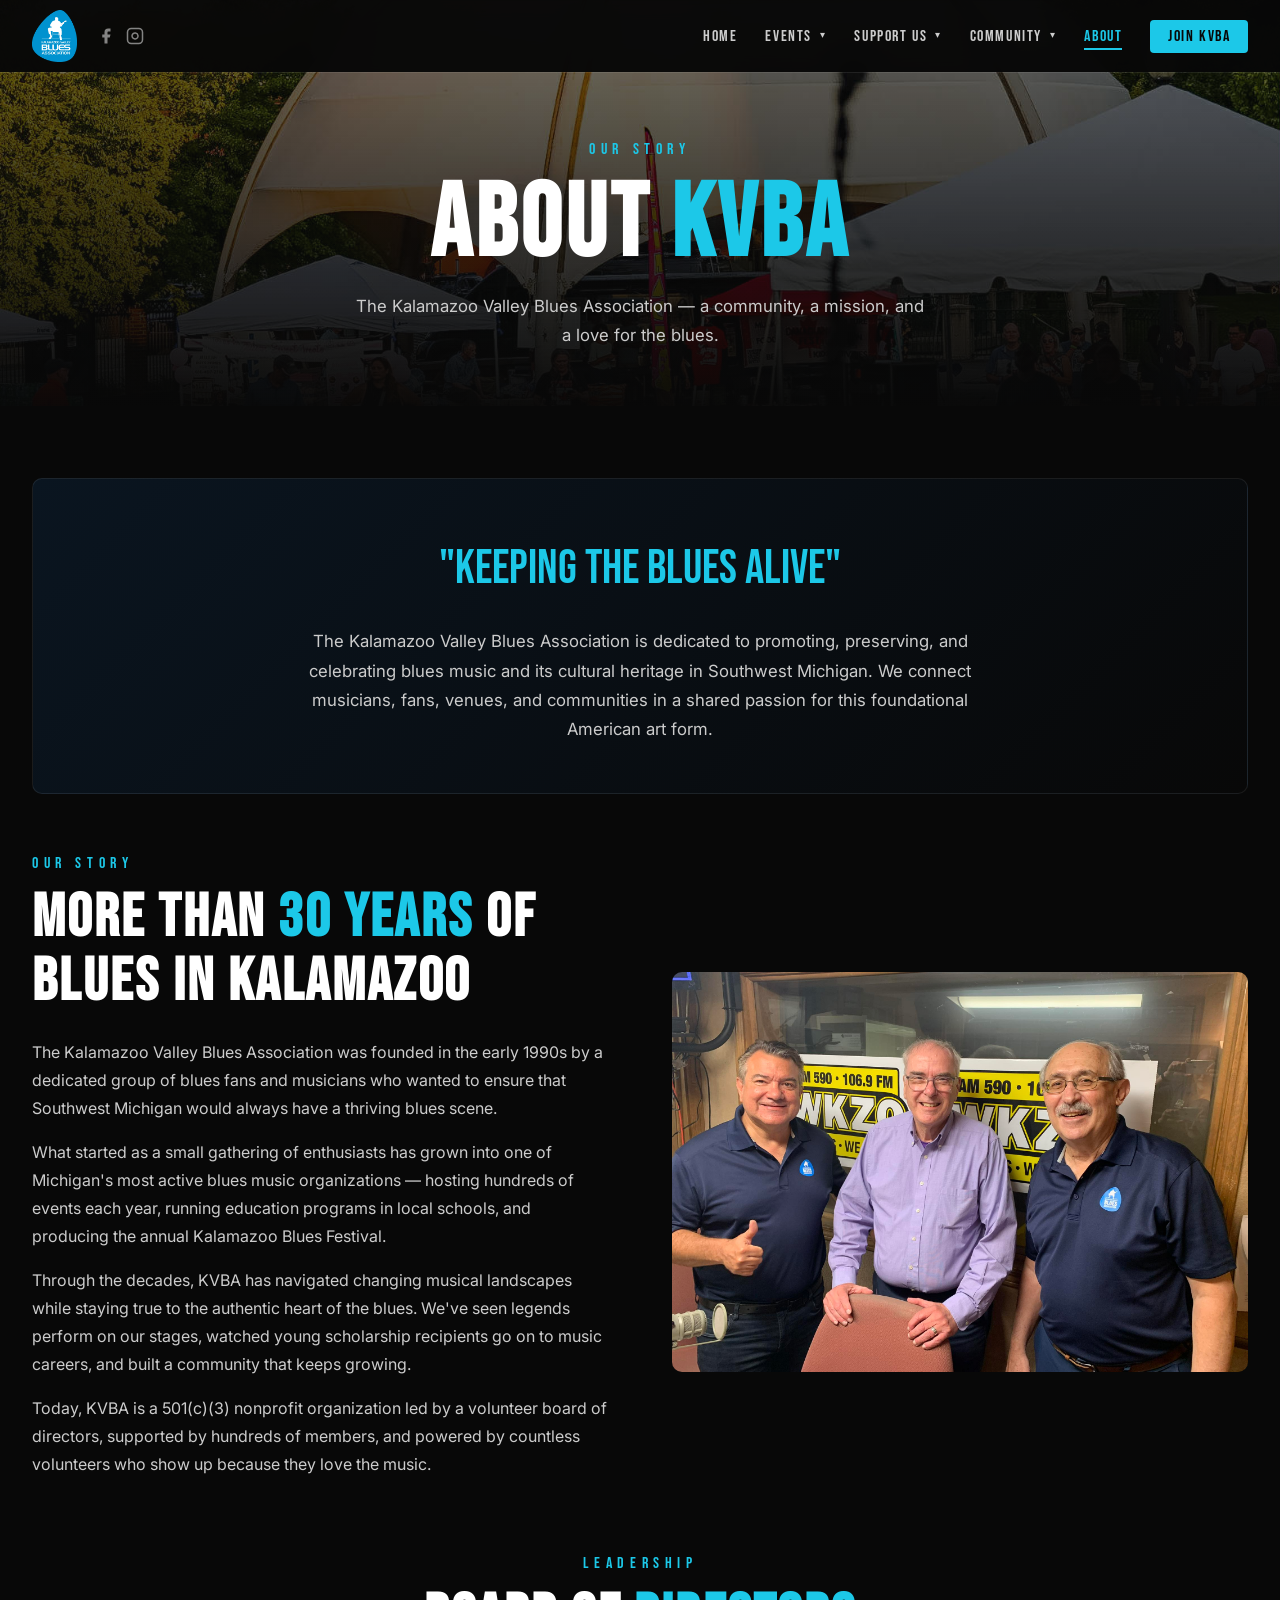
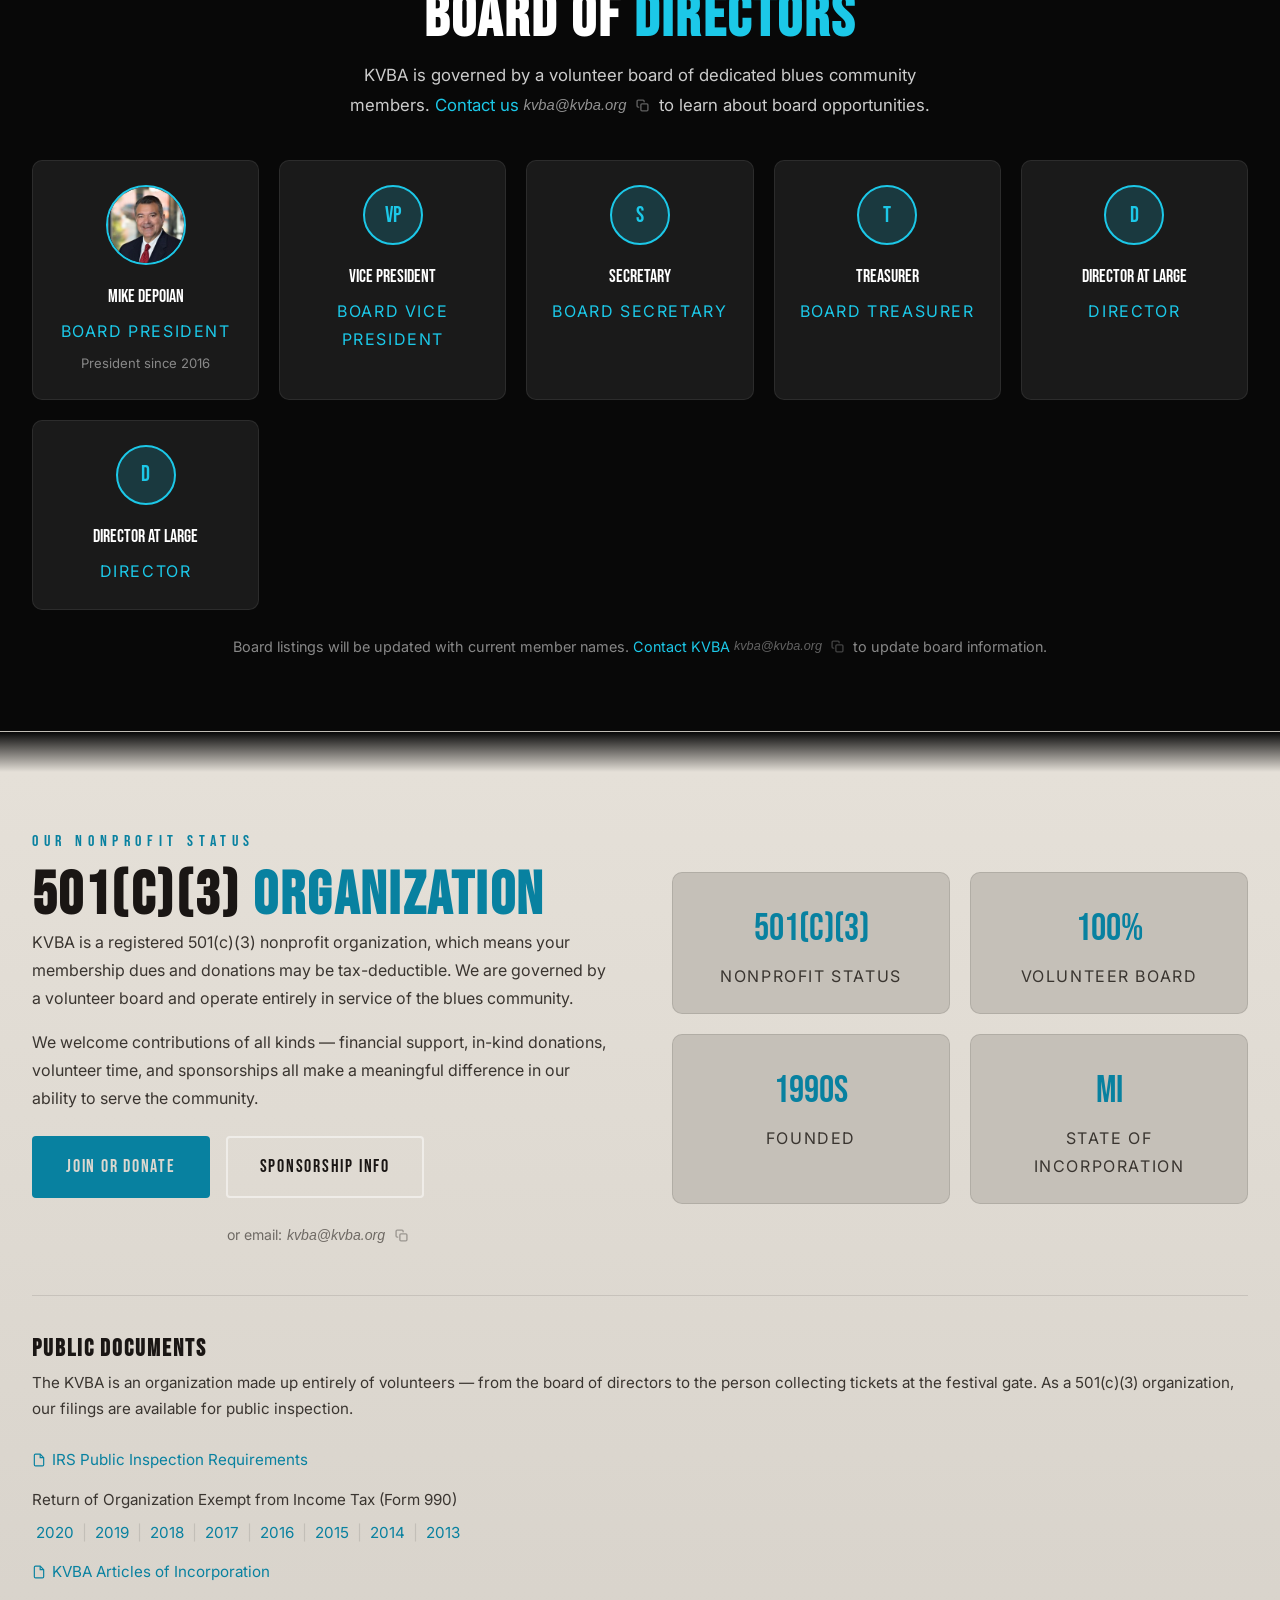
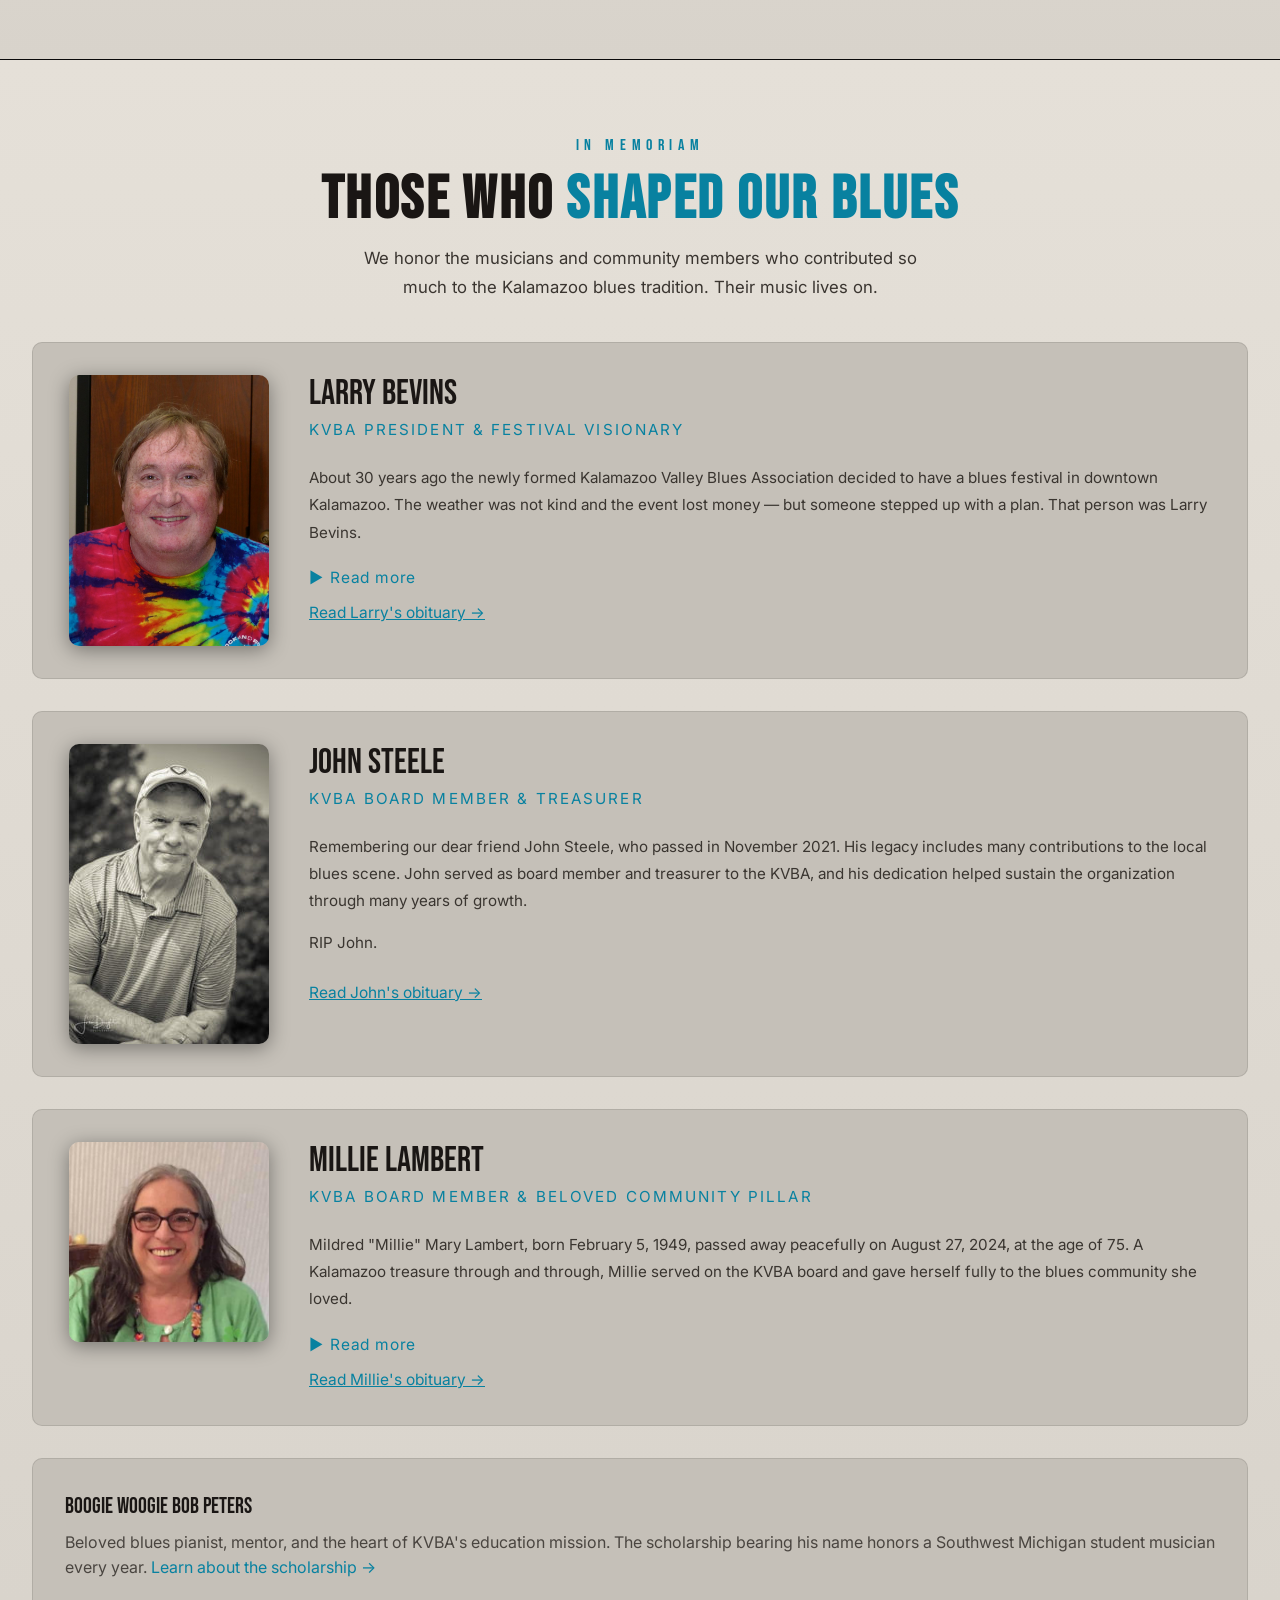
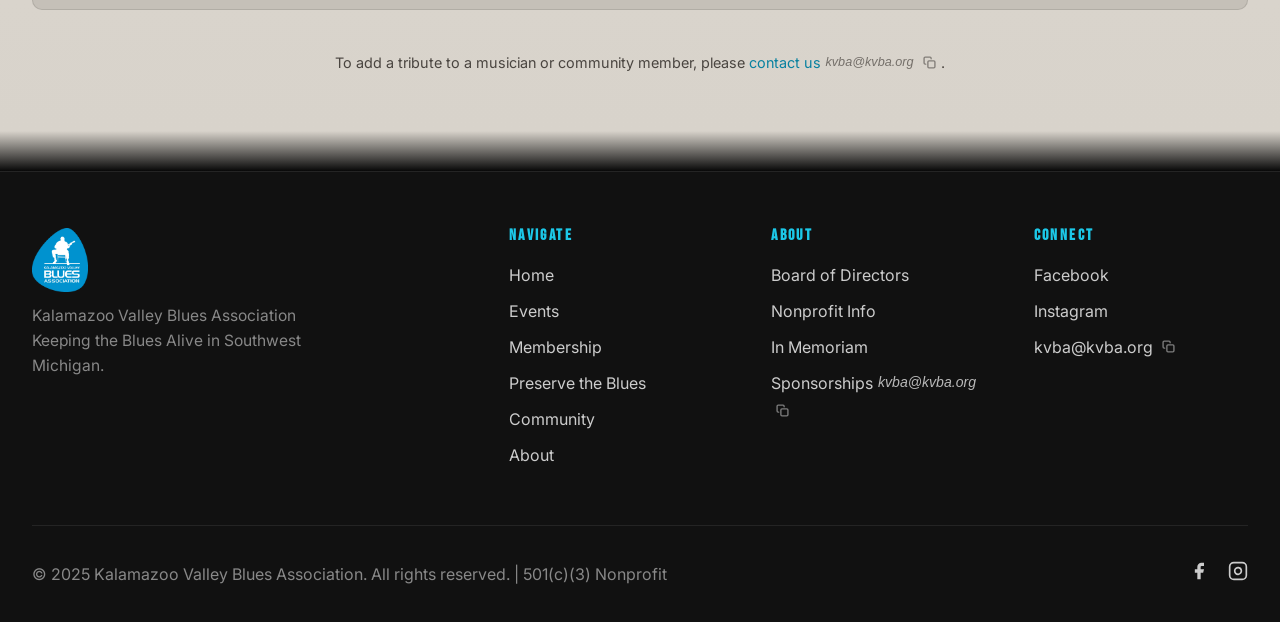
==== commit 18ba88fc: "Add Mike Depoian photo and details to board president card" ====
--- a/about.html
+++ b/about.html
@@ -182,9 +182,10 @@
       </div>
       <div class="board-grid reveal">
         <div class="board-card">
-          <div class="board-avatar">P</div>
-          <div class="name">President</div>
+          <img src="assets/images/mike-depoian.jpg" alt="Mike Depoian" class="board-avatar-photo" />
+          <div class="name">Mike Depoian</div>
           <div class="role">Board President</div>
+          <div style="color:var(--gray);font-size:0.82rem;margin-top:0.4rem;">President since 2016</div>
         </div>
         <div class="board-card">
           <div class="board-avatar">VP</div>
--- a/assets/css/style.css
+++ b/assets/css/style.css
@@ -513,6 +513,11 @@
   width: 60px; height: 60px; border-radius: 50%; background: var(--blue-glow);
   border: 2px solid var(--blue); display: flex; align-items: center; justify-content: center;
   margin: 0 auto 1rem; font-family: var(--heading); font-size: 1.4rem; color: var(--blue);
+}
+.board-avatar-photo {
+  width: 80px; height: 80px; border-radius: 50%;
+  border: 2px solid var(--blue); object-fit: cover; object-position: center top;
+  display: block; margin: 0 auto 1rem;
 }
 .board-card .name { font-family: var(--heading); font-size: 1.15rem; margin-bottom: 0.25rem; }
 .board-card .role { color: var(--blue); font-size: 1rem; text-transform: uppercase; letter-spacing: 0.1em; }
